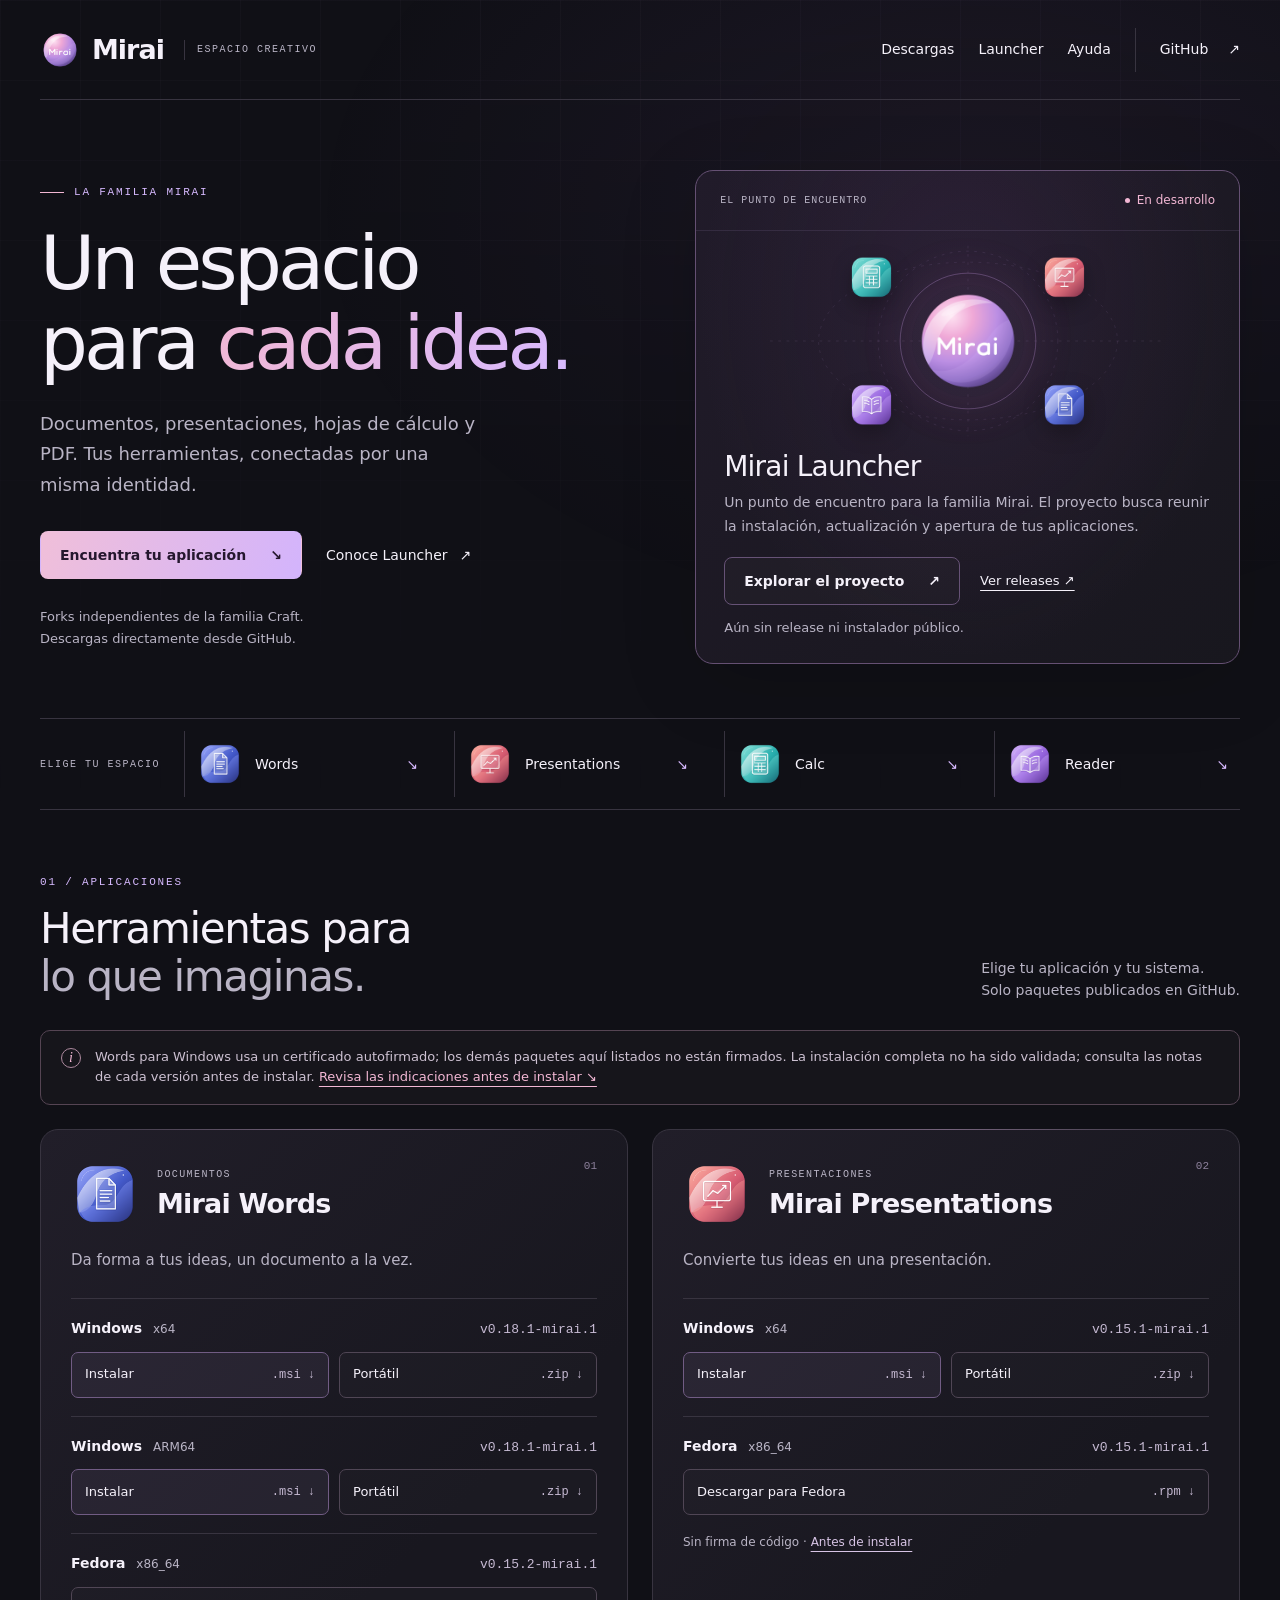
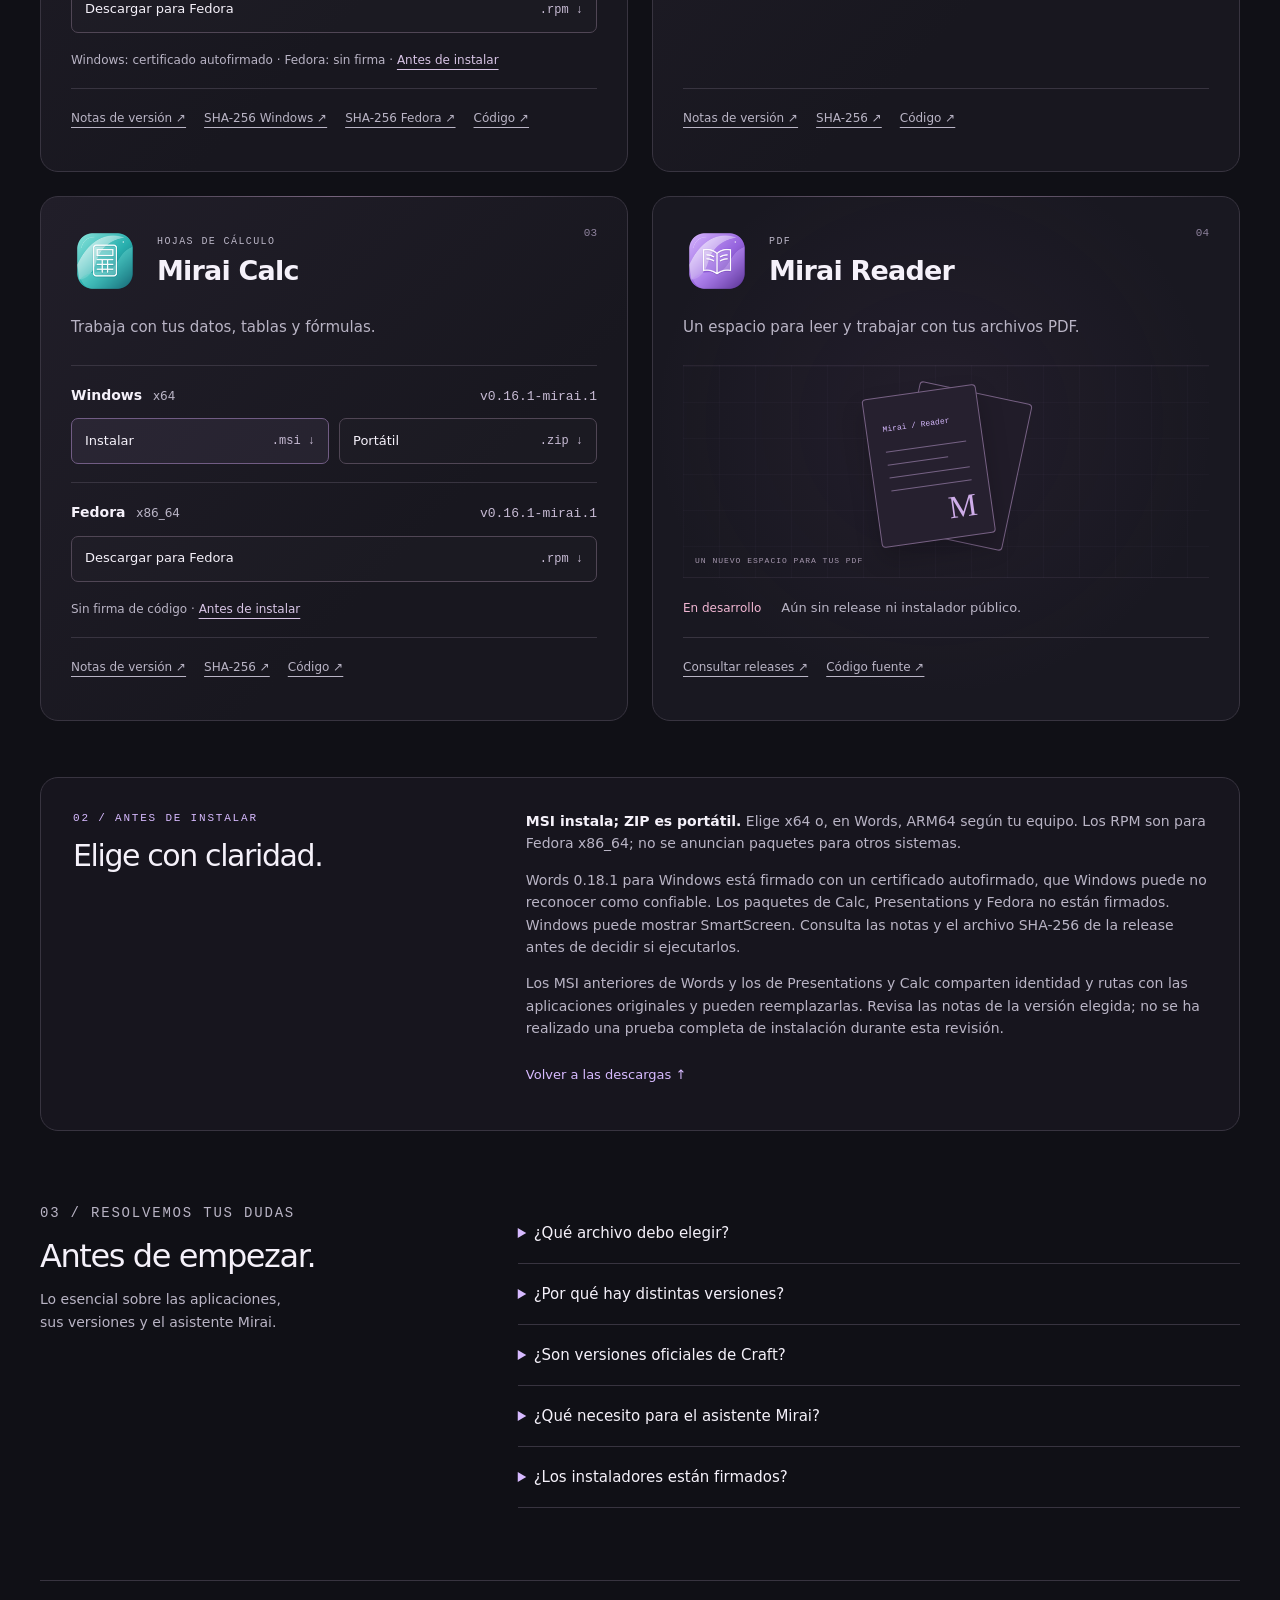
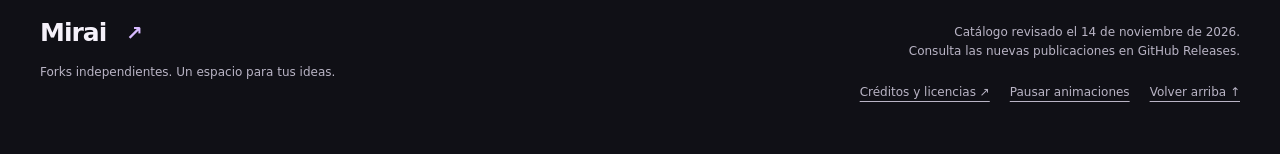
==== index.html @ 4c9df0ad "Replace wind decoration with launcher carousel orbit" ====
<!doctype html>
<html lang="es">
<head>
<meta charset="utf-8"><meta name="viewport" content="width=device-width, initial-scale=1"><meta name="theme-color" content="#111118">
<title>Mirai — Un espacio para cada idea</title>
<meta name="description" content="Descarga Mirai Words, Presentations y Calc para Windows y Fedora. Descubre Mirai Reader y el proyecto Mirai Launcher. Paquetes y versiones desde GitHub.">
<link rel="icon" href="assets/launcher.png"><link rel="stylesheet" href="styles.css?v=20261114-carousel-1"><script src="script.js?v=20261113-2" defer></script>
</head>
<body id="inicio">
<a class="skip" href="#contenido">Saltar al contenido</a>
<div class="architecture" aria-hidden="true"></div>
<div class="wrap">
<header class="site-header"><a class="brand" href="#inicio" aria-label="Mirai, inicio"><img src="assets/launcher.png" alt="" width="40" height="40">Mirai<span class="brand-divider"></span><span class="brand-detail">ESPACIO CREATIVO</span></a><nav aria-label="Principal"><a href="#descargas">Descargas</a><a href="#launcher">Launcher</a><a href="#ayuda">Ayuda</a><a class="nav-github" href="https://github.com/mirasins">GitHub <span aria-hidden="true">↗</span></a></nav></header>
<main id="contenido" tabindex="-1">
<section class="hero" aria-labelledby="hero-title"><div class="hero-copy reveal"><p class="eyebrow"><span class="line-mark" aria-hidden="true"></span> LA FAMILIA MIRAI</p><h1 id="hero-title">Un espacio<br>para <span>cada idea.</span></h1><p class="intro">Documentos, presentaciones, hojas de cálculo y PDF. Tus herramientas, conectadas por una misma identidad.</p><div class="hero-actions"><a class="btn primary" href="#descargas">Encuentra tu aplicación <span aria-hidden="true">↘</span></a><a class="text-link" href="#launcher">Conoce Launcher <span aria-hidden="true">↗</span></a></div><p class="hero-note">Forks independientes de la familia Craft.<br>Descargas directamente desde GitHub.</p></div>
<section class="launcher-feature reveal" id="launcher" aria-labelledby="launcher-title"><div class="feature-top"><span class="label">EL PUNTO DE ENCUENTRO</span><span class="status"><span aria-hidden="true"></span> En desarrollo</span></div><div class="constellation" aria-hidden="true"><svg viewBox="0 0 480 240" fill="none"><ellipse cx="240" cy="120" rx="163" ry="86" class="guide"/><path d="M240 16V224M24 120H456" class="guide"/><circle cx="240" cy="120" r="74"/><circle cx="240" cy="120" r="98" class="guide"/></svg><div class="core-icon"><img src="assets/launcher.png" alt="" width="120" height="120"></div><img class="satellite s1" src="assets/wordcraft.png" alt="" width="52" height="52"><img class="satellite s2" src="assets/pdfcraft.png" alt="" width="52" height="52"><img class="satellite s3" src="assets/gridcraft.png" alt="" width="52" height="52"><img class="satellite s4" src="assets/deckcraft.png" alt="" width="52" height="52"></div><div class="feature-copy"><h2 id="launcher-title">Mirai Launcher</h2><p>Un punto de encuentro para la familia Mirai. El proyecto busca reunir la instalación, actualización y apertura de tus aplicaciones.</p><div class="feature-actions"><a class="btn" href="https://github.com/mirasins/mirai-launcher">Explorar el proyecto <span aria-hidden="true">↗</span></a><a href="https://github.com/mirasins/mirai-launcher/releases">Ver releases ↗</a></div><p class="availability">Aún sin release ni instalador público.</p></div></section></section>
<nav class="index-strip" aria-label="Aplicaciones Mirai"><span class="label">ELIGE TU ESPACIO</span><a href="#words"><img src="assets/wordcraft.png" alt="" width="46" height="46"><span class="index-name">Words</span><span class="index-arrow" aria-hidden="true">↘</span></a><a href="#presentations"><img src="assets/deckcraft.png" alt="" width="46" height="46"><span class="index-name">Presentations</span><span class="index-arrow" aria-hidden="true">↘</span></a><a href="#calc"><img src="assets/gridcraft.png" alt="" width="46" height="46"><span class="index-name">Calc</span><span class="index-arrow" aria-hidden="true">↘</span></a><a href="#reader"><img src="assets/pdfcraft.png" alt="" width="46" height="46"><span class="index-name">Reader</span><span class="index-arrow" aria-hidden="true">↘</span></a></nav>
<section id="descargas" aria-labelledby="apps-title"><div class="section-head reveal"><div><p class="eyebrow">01 / APLICACIONES</p><h2 id="apps-title">Herramientas para<br><span>lo que imaginas.</span></h2></div><p>Elige tu aplicación y tu sistema.<br>Solo paquetes publicados en GitHub.</p></div><aside class="download-notice reveal" aria-label="Información de los paquetes"><span class="notice-symbol" aria-hidden="true">i</span><p>Words para Windows usa un certificado autofirmado; los demás paquetes aquí listados no están firmados. La instalación completa no ha sido validada; consulta las notas de cada versión antes de instalar. <a href="#seguridad">Revisa las indicaciones antes de instalar ↘</a></p></aside><div class="grid"><article class="card reveal" id="words" style="--order:0"><div class="app-head"><img src="assets/wordcraft.png" alt="" width="68" height="68"><div><p class="label">Documentos</p><h3>Mirai Words</h3></div><span class="card-number" aria-hidden="true">01</span></div><p class="desc">Da forma a tus ideas, un documento a la vez.</p><div class="platform"><div class="platform-title"><h4>Windows <span>x64</span></h4><span class="version">v0.18.1-mirai.1</span></div><div class="download-links"><a class="download install" href="https://github.com/mirasins/mirai-words-wordcraft-fork/releases/download/v0.18.1-mirai.1/wordcraft-0.18.1-mirai.1-windows-x64.msi" aria-label="Instalar Mirai Words en Windows x64 (v0.18.1-mirai.1, MSI)">Instalar <span>.msi ↓</span></a><a class="download" href="https://github.com/mirasins/mirai-words-wordcraft-fork/releases/download/v0.18.1-mirai.1/wordcraft-0.18.1-mirai.1-windows-x64-portable.zip" aria-label="Descargar Mirai Words portátil para Windows x64 (v0.18.1-mirai.1, ZIP)">Portátil <span>.zip ↓</span></a></div></div><div class="platform"><div class="platform-title"><h4>Windows <span>ARM64</span></h4><span class="version">v0.18.1-mirai.1</span></div><div class="download-links"><a class="download install" href="https://github.com/mirasins/mirai-words-wordcraft-fork/releases/download/v0.18.1-mirai.1/wordcraft-0.18.1-mirai.1-windows-arm64.msi" aria-label="Instalar Mirai Words en Windows arm64 (v0.18.1-mirai.1, MSI)">Instalar <span>.msi ↓</span></a><a class="download" href="https://github.com/mirasins/mirai-words-wordcraft-fork/releases/download/v0.18.1-mirai.1/wordcraft-0.18.1-mirai.1-windows-arm64-portable.zip" aria-label="Descargar Mirai Words portátil para Windows arm64 (v0.18.1-mirai.1, ZIP)">Portátil <span>.zip ↓</span></a></div></div><div class="platform fedora"><div class="platform-title"><h4>Fedora <span>x86_64</span></h4><span class="version">v0.15.2-mirai.1</span></div><a class="download" href="https://github.com/mirasins/mirai-words-wordcraft-fork/releases/download/v0.15.2-mirai.1/wordcraft-0.15.2-mirai.1-linux-x86_64.rpm" aria-label="Descargar Mirai Words para Fedora x86_64 (v0.15.2-mirai.1, RPM)">Descargar para Fedora <span>.rpm ↓</span></a></div><p class="package-note">Windows: certificado autofirmado · Fedora: sin firma · <a href="#seguridad">Antes de instalar</a></p><div class="sources"><a href="https://github.com/mirasins/mirai-words-wordcraft-fork/releases/tag/v0.18.1-mirai.1" aria-label="Notas de Mirai Words v0.18.1-mirai.1">Notas de versión ↗</a><a href="https://github.com/mirasins/mirai-words-wordcraft-fork/releases/download/v0.18.1-mirai.1/SHA256SUMS.txt" aria-label="Sumas SHA-256 de Mirai Words v0.18.1-mirai.1">SHA-256 Windows ↗</a><a href="https://github.com/mirasins/mirai-words-wordcraft-fork/releases/download/v0.15.2-mirai.1/SHA256SUMS.txt">SHA-256 Fedora ↗</a><a href="https://github.com/mirasins/mirai-words-wordcraft-fork" aria-label="Código fuente de Mirai Words">Código ↗</a></div></article>
<article class="card reveal" id="presentations" style="--order:1"><div class="app-head"><img src="assets/deckcraft.png" alt="" width="68" height="68"><div><p class="label">Presentaciones</p><h3>Mirai Presentations</h3></div><span class="card-number" aria-hidden="true">02</span></div><p class="desc">Convierte tus ideas en una presentación.</p><div class="platform"><div class="platform-title"><h4>Windows <span>x64</span></h4><span class="version">v0.15.1-mirai.1</span></div><div class="download-links"><a class="download install" href="https://github.com/mirasins/mirai-presentations-deckcraft-fork/releases/download/v0.15.1-mirai.1/deckcraft-0.15.1-mirai.1-windows-x64.msi" aria-label="Instalar Mirai Presentations en Windows x64 (v0.15.1-mirai.1, MSI)">Instalar <span>.msi ↓</span></a><a class="download" href="https://github.com/mirasins/mirai-presentations-deckcraft-fork/releases/download/v0.15.1-mirai.1/deckcraft-0.15.1-mirai.1-windows-x64-portable.zip" aria-label="Descargar Mirai Presentations portátil para Windows x64 (v0.15.1-mirai.1, ZIP)">Portátil <span>.zip ↓</span></a></div></div><div class="platform fedora"><div class="platform-title"><h4>Fedora <span>x86_64</span></h4><span class="version">v0.15.1-mirai.1</span></div><a class="download" href="https://github.com/mirasins/mirai-presentations-deckcraft-fork/releases/download/v0.15.1-mirai.1/deckcraft-0.15.1-mirai.1-linux-x86_64.rpm" aria-label="Descargar Mirai Presentations para Fedora x86_64 (v0.15.1-mirai.1, RPM)">Descargar para Fedora <span>.rpm ↓</span></a></div><p class="package-note">Sin firma de código · <a href="#seguridad">Antes de instalar</a></p><div class="sources"><a href="https://github.com/mirasins/mirai-presentations-deckcraft-fork/releases/tag/v0.15.1-mirai.1" aria-label="Notas de Mirai Presentations v0.15.1-mirai.1">Notas de versión ↗</a><a href="https://github.com/mirasins/mirai-presentations-deckcraft-fork/releases/download/v0.15.1-mirai.1/SHA256SUMS.txt" aria-label="Sumas SHA-256 de Mirai Presentations v0.15.1-mirai.1">SHA-256 ↗</a><a href="https://github.com/mirasins/mirai-presentations-deckcraft-fork" aria-label="Código fuente de Mirai Presentations">Código ↗</a></div></article>
<article class="card reveal" id="calc" style="--order:2"><div class="app-head"><img src="assets/gridcraft.png" alt="" width="68" height="68"><div><p class="label">Hojas de cálculo</p><h3>Mirai Calc</h3></div><span class="card-number" aria-hidden="true">03</span></div><p class="desc">Trabaja con tus datos, tablas y fórmulas.</p><div class="platform"><div class="platform-title"><h4>Windows <span>x64</span></h4><span class="version">v0.16.1-mirai.1</span></div><div class="download-links"><a class="download install" href="https://github.com/mirasins/mirai-calc-gridcraft-fork/releases/download/v0.16.1-mirai.1/gridcraft-0.16.1-mirai.1-windows-x64.msi" aria-label="Instalar Mirai Calc en Windows x64 (v0.16.1-mirai.1, MSI)">Instalar <span>.msi ↓</span></a><a class="download" href="https://github.com/mirasins/mirai-calc-gridcraft-fork/releases/download/v0.16.1-mirai.1/gridcraft-0.16.1-mirai.1-windows-x64-portable.zip" aria-label="Descargar Mirai Calc portátil para Windows x64 (v0.16.1-mirai.1, ZIP)">Portátil <span>.zip ↓</span></a></div></div><div class="platform fedora"><div class="platform-title"><h4>Fedora <span>x86_64</span></h4><span class="version">v0.16.1-mirai.1</span></div><a class="download" href="https://github.com/mirasins/mirai-calc-gridcraft-fork/releases/download/v0.16.1-mirai.1/gridcraft-0.16.1-mirai.1-linux-x86_64.rpm" aria-label="Descargar Mirai Calc para Fedora x86_64 (v0.16.1-mirai.1, RPM)">Descargar para Fedora <span>.rpm ↓</span></a></div><p class="package-note">Sin firma de código · <a href="#seguridad">Antes de instalar</a></p><div class="sources"><a href="https://github.com/mirasins/mirai-calc-gridcraft-fork/releases/tag/v0.16.1-mirai.1" aria-label="Notas de Mirai Calc v0.16.1-mirai.1">Notas de versión ↗</a><a href="https://github.com/mirasins/mirai-calc-gridcraft-fork/releases/download/v0.16.1-mirai.1/SHA256SUMS.txt" aria-label="Sumas SHA-256 de Mirai Calc v0.16.1-mirai.1">SHA-256 ↗</a><a href="https://github.com/mirasins/mirai-calc-gridcraft-fork" aria-label="Código fuente de Mirai Calc">Código ↗</a></div></article>
<article class="card reader-card reveal" id="reader" style="--order:3"><div class="app-head"><img src="assets/pdfcraft.png" alt="" width="68" height="68"><div><p class="label">PDF</p><h3>Mirai Reader</h3></div><span class="card-number" aria-hidden="true">04</span></div><p class="desc">Un espacio para leer y trabajar con tus archivos PDF.</p><div class="reader-art" aria-hidden="true"><span class="paper paper-back"></span><span class="paper paper-front"><span>Mirai / Reader</span><i></i><i></i><i></i><i></i><span class="paper-mark">M</span></span><span class="drawing-label">UN NUEVO ESPACIO PARA TUS PDF</span></div><div class="reader-status"><span class="status">En desarrollo</span><p>Aún sin release ni instalador público.</p></div><div class="sources"><a href="https://github.com/mirasins/mirai-reader-pdfcraft-fork/releases">Consultar releases ↗</a><a href="https://github.com/mirasins/mirai-reader-pdfcraft-fork">Código fuente ↗</a></div></article></div></section>
<section class="safety reveal" id="seguridad" aria-labelledby="safety-title"><div><p class="eyebrow">02 / ANTES DE INSTALAR</p><h2 id="safety-title">Elige con claridad.</h2></div><div><p><strong>MSI instala; ZIP es portátil.</strong> Elige x64 o, en Words, ARM64 según tu equipo. Los RPM son para Fedora x86_64; no se anuncian paquetes para otros sistemas.</p><p>Words 0.18.1 para Windows está firmado con un certificado autofirmado, que Windows puede no reconocer como confiable. Los paquetes de Calc, Presentations y Fedora no están firmados. Windows puede mostrar SmartScreen. Consulta las notas y el archivo SHA-256 de la release antes de decidir si ejecutarlos.</p><p>Los MSI anteriores de Words y los de Presentations y Calc comparten identidad y rutas con las aplicaciones originales y pueden reemplazarlas. Revisa las notas de la versión elegida; no se ha realizado una prueba completa de instalación durante esta revisión.</p><a class="text-link" href="#descargas">Volver a las descargas ↑</a></div></section>
<section class="help reveal" id="ayuda" aria-labelledby="help-title"><div><p class="eyebrow">03 / RESOLVEMOS TUS DUDAS</p><h2 id="help-title">Antes de empezar.</h2><p>Lo esencial sobre las aplicaciones,<br>sus versiones y el asistente Mirai.</p></div><div><details><summary>¿Qué archivo debo elegir?</summary><p>En Windows, elige la arquitectura de tu equipo: x64 o ARM64 (disponible en Words). El MSI instala la aplicación y el ZIP es la versión portátil. Los paquetes RPM aquí listados se publicaron para Fedora x86_64. Solo se muestran los sistemas con paquetes disponibles.</p></details><details><summary>¿Por qué hay distintas versiones?</summary><p>Los paquetes de Windows y Fedora pueden publicarse por separado. Cada descarga muestra su versión exacta; una versión más nueva de Fedora no significa que exista también para Windows. Consulta todas las releases para ver el historial.</p></details><details><summary>¿Son versiones oficiales de Craft?</summary><p>Son forks independientes mantenidos en los repositorios Mirai de mirasins. Reader deriva de PdfCraft, Words de WordCraft, Presentations de DeckCraft y Calc de GridCraft. El launcher deriva de ArtCraft Launcher. Los nombres originales de algunos archivos se conservan.</p></details><details><summary>¿Qué necesito para el asistente Mirai?</summary><p>El asistente de las aplicaciones requiere Claude Code instalado y una sesión iniciada con tu propia cuenta. El resto de la aplicación puede utilizarse sin el asistente. Revisa los requisitos de la release elegida.</p></details><details><summary>¿Los instaladores están firmados?</summary><p>Words 0.18.1 para Windows usa un certificado autofirmado, sin confianza pública garantizada. Los otros paquetes aquí listados se publicaron sin firma de código. Windows puede mostrar una advertencia de SmartScreen. Comprueba el repositorio de origen y las notas de la versión antes de decidir si ejecutar el archivo.</p></details></div></section>
</main>
<footer><div><a class="brand footer-brand" href="#inicio">Mirai <span aria-hidden="true">↗</span></a><p>Forks independientes. Un espacio para tus ideas.</p></div><div class="footer-info"><p>Catálogo revisado el 14 de noviembre de 2026.<br>Consulta las nuevas publicaciones en GitHub Releases.</p><div class="footer-links"><a href="https://github.com/mirasins/mirai-launcher/blob/gh-pages/ATTRIBUTION.md">Créditos y licencias ↗</a><button id="motion-toggle" type="button" aria-pressed="false" hidden>Pausar animaciones</button><a href="#inicio">Volver arriba ↑</a></div></div></footer>
</div></body></html>
---- styles.css ----
:root {
  color-scheme:dark;
  --bg:#101016;
  --panel:#191821;
  --ink:#f5f1fa;
  --muted:#b9b4c5;
  --line:#383440;
  --accent:#d7baff;
  --pink:#f2b7d4;
  --radius:18px;
  font-synthesis:none
}
* {
  box-sizing:border-box
}
html {
  scroll-behavior:smooth;
  scroll-padding-top:28px
}
body {
  margin:0;
  background:var(--bg);
  color:var(--ink);
  font:16px/1.6 'Segoe UI',system-ui,sans-serif
}
a {
  color:inherit;
  text-underline-offset:5px
}
button {
  font:inherit
}
a,button,summary {
  -webkit-tap-highlight-color:transparent
}
a:hover {
  color:var(--accent)
}
a:focus-visible,button:focus-visible,summary:focus-visible {
  outline:3px solid var(--pink);
  outline-offset:5px
}
main:focus {
  outline:none
}
[hidden] {
  display:none!important
}
.skip {
  position:fixed;
  top:12px;
  left:12px;
  transform:translateY(-160%);
  z-index:20;
  padding:12px 20px;
  border-radius:8px;
  background:var(--ink);
  color:var(--bg)
}
.skip:focus {
  transform:none
}
.architecture {
  position:absolute;
  inset:0 0 auto;
  height:850px;
  z-index:-1;
  pointer-events:none;
  background:radial-gradient(ellipse at 76% 25%,#a86dd816,transparent 48%),linear-gradient(#c8b4e007 1px,transparent 1px),linear-gradient(90deg,#c8b4e007 1px,transparent 1px);
  background-size:auto,80px 80px,80px 80px;
  mask-image:linear-gradient(#000,transparent)
}
.wrap {
  width:min(1240px,calc(100% - 80px));
  margin:auto
}
.site-header {
  min-height:100px;
  display:flex;
  align-items:center;
  justify-content:space-between;
  gap:24px;
  border-bottom:1px solid var(--line)
}
.brand {
  display:inline-flex;
  align-items:center;
  gap:12px;
  font-size:27px;
  font-weight:650;
  letter-spacing:-1px;
  text-decoration:none
}
.brand img {
  width:40px;
  height:40px;
  object-fit:contain;
  flex:none
}
.brand-divider {
  height:20px;
  width:1px;
  background:var(--line);
  margin-left:8px
}
.brand-detail {
  color:var(--muted);
  font:10px/1.4 ui-monospace,Consolas,monospace;
  letter-spacing:1.5px
}
.site-header nav {
  display:flex;
  align-items:center;
  gap:24px;
  font-size:14px
}
.site-header nav a {
  display:inline-flex;
  align-items:center;
  min-height:44px;
  text-decoration:none;
  position:relative
}
.site-header nav a::after {
  content:'';
  position:absolute;
  bottom:6px;
  left:0;
  width:0;
  height:1px;
  background:var(--accent);
  transition:width .2s
}
.site-header nav a:hover::after {
  width:100%
}
.nav-github {
  gap:20px;
  border-left:1px solid var(--line);
  padding-left:24px
}
.hero {
  display:grid;
  grid-template-columns:1.1fr 1fr;
  gap:56px;
  align-items:center;
  padding:70px 0 54px
}
.eyebrow,.label {
  font:11px/1.5 ui-monospace,Consolas,monospace;
  letter-spacing:1.8px;
  text-transform:uppercase
}
.eyebrow {
  color:var(--accent);
  margin:0 0 22px;
  display:flex;
  align-items:center;
  gap:10px
}
.line-mark {
  width:24px;
  height:1px;
  background:var(--pink)
}
h1 {
  font-size:clamp(52px,5.9vw,78px);
  line-height:1.06;
  font-weight:500;
  letter-spacing:-3.8px;
  margin:0 0 26px
}
h1 span {
  background:linear-gradient(110deg,var(--pink),var(--accent));
  background-clip:text;
  color:transparent
}
.intro {
  font-size:18px;
  line-height:1.7;
  color:var(--muted);
  max-width:450px;
  margin:0 0 30px
}
.hero-actions {
  display:flex;
  align-items:center;
  flex-wrap:wrap;
  gap:14px 24px
}
.btn {
  min-height:48px;
  display:inline-flex;
  align-items:center;
  justify-content:center;
  gap:24px;
  padding:12px 19px;
  border:1px solid #665276;
  border-radius:8px;
  background:#ffffff04;
  text-decoration:none;
  font-size:14px;
  font-weight:600;
  transition:transform .22s,border-color .22s,background .22s,box-shadow .22s
}
.btn.primary {
  color:#25172e;
  background:linear-gradient(110deg,#f0bfd9,#d3b4fc);
  border-color:transparent
}
.btn:hover {
  color:var(--ink);
  background:#d7baff12;
  border-color:var(--accent);
  box-shadow:0 6px 24px #bf83f01a;
  transform:translateY(-2px)
}
.btn.primary:hover {
  color:#25172e;
  background:#efdcff;
  box-shadow:0 6px 28px #d7baff22
}
.text-link {
  display:inline-flex;
  align-items:center;
  gap:12px;
  min-height:44px;
  font-size:14px;
  text-decoration:none
}
.hero-note {
  margin:27px 0 0;
  color:var(--muted);
  font-size:13px;
  line-height:1.7
}
.launcher-feature {
  border:1px solid #655073;
  border-radius:var(--radius);
  background:radial-gradient(ellipse at 50% 28%,#74438829,transparent 70%),linear-gradient(140deg,#211b2a,#18171e);
  overflow:hidden;
  position:relative;
  min-width:0;
  box-shadow:0 18px 80px #0002;
  scroll-margin-top:24px
}
.feature-top {
  padding:20px 24px;
  display:flex;
  justify-content:space-between;
  align-items:center;
  gap:16px;
  border-bottom:1px solid #d7baff1a
}
.label {
  color:var(--muted);
  margin:0
}
.feature-top .label {
  font-size:10px;
  letter-spacing:1px
}
.status {
  display:inline-flex;
  align-items:center;
  gap:7px;
  color:var(--pink);
  font-size:12px;
  white-space:nowrap
}
.status>span {
  width:5px;
  height:5px;
  border-radius:50%;
  background:var(--pink)
}
.constellation {
  height:220px;
  position:relative;
  max-width:480px;
  margin:auto
}
.constellation svg {
  position:absolute;
  inset:0;
  width:100%;
  height:100%;
  stroke:#c69ee754;
  stroke-width:1
}
.constellation .guide {
  stroke:#c69ee71c;
  stroke-dasharray:3 6
}
.core-icon {
  position:absolute;
  top:50%;
  left:50%;
  transform:translate(-50%,-50%);
  border-radius:50%;
  background:#df92d20a;
  box-shadow:0 0 55px #db83d025
}
.core-icon img {
  display:block;
  width:112px;
  height:112px;
  object-fit:contain;
  aspect-ratio:1;
  flex:none
}
.satellite {
  position:absolute;
  width:48px;
  height:48px;
  object-fit:contain;
  filter:drop-shadow(0 8px 10px #0004)
}
.s1 {
  left:12%;
  top:14%
}
.s2 {
  right:12%;
  top:14%
}
.s3 {
  left:12%;
  bottom:10%
}
.s4 {
  right:12%;
  bottom:10%
}
.feature-copy {
  padding:0 28px 24px
}
.feature-copy h2 {
  font-size:28px;
  margin:0 0 8px;
  letter-spacing:-.8px
}
.feature-copy>p {
  color:var(--muted);
  font-size:14px;
  line-height:1.7;
  margin:0 0 18px
}
.feature-actions {
  display:flex;
  gap:12px 20px;
  align-items:center;
  flex-wrap:wrap
}
.feature-actions>a:not(.btn) {
  font-size:13px;
  min-height:44px;
  display:inline-flex;
  align-items:center
}
.feature-copy .availability {
  font-size:13px;
  margin:12px 0 0
}
.index-strip {
  display:flex;
  align-items:center;
  justify-content:space-between;
  border-top:1px solid var(--line);
  border-bottom:1px solid var(--line);
  gap:24px;
  padding:12px 0
}
.index-strip>a {
  min-height:44px;
  display:flex;
  align-items:center;
  gap:24px;
  text-decoration:none;
  font-size:14px
}
.index-strip>a span {
  color:var(--accent)
}
.index-strip .label {
  font-size:10px;
  letter-spacing:1.5px
}
.index-strip>a {
  flex:1;
  min-width:0;
  gap:12px;
  padding:10px 12px;
  border-left:1px solid var(--line);
  transition:background .25s ease
}
.index-strip>a:hover,.index-strip>a:focus-visible {
  background:var(--panel)
}
.index-strip>a img {
  width:46px;
  height:46px;
  flex:none;
  object-fit:contain
}
.index-strip>a .index-name {
  color:var(--ink)
}
.index-strip>a .index-arrow {
  margin-left:auto;
  color:var(--accent)
}
@media(prefers-reduced-motion:no-preference) {
  .index-strip>a img {
    animation:index-icon-turn 12s linear infinite
  }
  .index-strip>a:nth-of-type(even) img {
    animation-direction:reverse
  }
  body[data-motion="off"] .index-strip>a img {
    animation:none
  }
}
@keyframes index-icon-turn {
  to { transform:rotate(360deg) }
}
@media(max-width:800px) {
  .index-strip>a {
    flex:1 1 calc(50% - 26px)
  }
}
.section-head {
  display:flex;
  justify-content:space-between;
  align-items:end;
  gap:28px;
  padding:64px 0 28px
}
.section-head .eyebrow {
  margin-bottom:14px
}
h2 {
  font-size:clamp(30px,3.5vw,42px);
  line-height:1.15;
  font-weight:500;
  letter-spacing:-1.4px;
  margin:0
}
h2 span {
  color:var(--muted)
}
.section-head>p {
  color:var(--muted);
  font-size:14px;
  margin:0
}
.download-notice {
  display:flex;
  gap:14px;
  align-items:flex-start;
  border:1px solid #554453;
  border-radius:10px;
  background:#ecc0df06;
  padding:16px 20px;
  margin:0 0 24px
}
.download-notice p {
  margin:0;
  color:#cdc1d2;
  font-size:13px
}
.download-notice a {
  color:var(--pink)
}
.notice-symbol {
  border:1px solid #ad899e;
  color:var(--pink);
  border-radius:50%;
  width:20px;
  height:20px;
  flex:none;
  text-align:center;
  font:italic 14px/18px Georgia,serif;
  margin-top:1px
}
.grid {
  display:grid;
  grid-template-columns:1fr 1fr;
  gap:24px
}
.card {
  position:relative;
  border:1px solid var(--line);
  border-radius:var(--radius);
  padding:30px;
  background:linear-gradient(135deg,#211e29,#18171f 65%);
  min-width:0;
  display:flex;
  flex-direction:column;
  transition:border-color .25s,box-shadow .25s,transform .25s;
  scroll-margin-top:24px
}
.card::before {
  content:'';
  position:absolute;
  top:-1px;
  left:30px;
  right:30px;
  height:1px;
  background:linear-gradient(90deg,transparent,#e3b7e75c,transparent)
}
.app-head {
  display:flex;
  gap:18px;
  align-items:center
}
.app-head img {
  width:68px;
  height:68px;
  object-fit:contain;
  flex:none
}
.app-head h3 {
  font-size:27px;
  line-height:1.2;
  letter-spacing:-.8px;
  font-weight:550;
  margin:6px 0 0;
  overflow-wrap:anywhere
}
.app-head .label {
  font-size:10px;
  letter-spacing:1.4px
}
.card-number {
  margin-left:auto;
  align-self:flex-start;
  color:#8d819c;
  font:11px ui-monospace,Consolas,monospace
}
.desc {
  color:var(--muted);
  margin:20px 0 26px;
  font-size:15px;
  min-height:24px
}
.platform {
  border-top:1px solid var(--line);
  padding:18px 0
}
.platform-title {
  display:flex;
  align-items:baseline;
  justify-content:space-between;
  gap:12px;
  margin-bottom:12px
}
.platform h4 {
  font-size:14px;
  font-weight:600;
  margin:0
}
.platform h4 span {
  font-weight:400;
  color:var(--muted);
  margin-left:6px;
  font-size:12px
}
.version {
  color:#c7bbd4;
  font:13px/1.5 ui-monospace,Consolas,monospace
}
.download-links {
  display:grid;
  grid-template-columns:1fr 1fr;
  gap:10px
}
.download {
  display:flex;
  align-items:center;
  justify-content:space-between;
  min-height:46px;
  padding:10px 13px;
  border:1px solid #504655;
  border-radius:7px;
  text-decoration:none;
  font-size:13px;
  background:#ffffff03;
  gap:12px;
  transition:border-color .2s,background .2s,transform .2s,box-shadow .2s
}
.download span {
  color:#c7bbd4;
  font:12px/1.5 ui-monospace,Consolas,monospace;
  white-space:nowrap
}
.download.install {
  background:#d7baff10;
  border-color:#715c84
}
.download:hover {
  background:#d7baff19;
  border-color:var(--accent);
  color:var(--ink);
  transform:translateY(-2px);
  box-shadow:0 5px 20px #0002
}
.fedora {
  padding-bottom:0
}
.package-note {
  font-size:12px;
  color:var(--muted);
  margin:18px 0
}
.package-note a {
  color:#d7c4e5
}
.sources {
  border-top:1px solid var(--line);
  display:flex;
  gap:12px 18px;
  flex-wrap:wrap;
  align-items:center;
  padding-top:8px;
  margin-top:auto
}
.sources a {
  font-size:12px;
  color:var(--muted);
  min-height:44px;
  display:inline-flex;
  align-items:center
}
.sources a:hover {
  color:var(--accent)
}
.reader-card {
  background:radial-gradient(ellipse at 48% 43%,#6946751e,transparent 65%),#191821
}
.reader-art {
  position:relative;
  flex:1;
  min-height:210px;
  margin-bottom:10px;
  border-block:1px solid #cba8dd15;
  background:linear-gradient(90deg,#d7baff06 1px,transparent 1px),linear-gradient(#d7baff06 1px,transparent 1px);
  background-size:36px 36px;
  overflow:hidden
}
.paper {
  display:block;
  position:absolute;
  width:115px;
  height:150px;
  left:50%;
  top:25px;
  border:1px solid #776184;
  border-radius:4px;
  background:#26202f
}
.paper-back {
  transform:translateX(-37%) rotate(12deg);
  background:#211c29
}
.paper-front {
  transform:translateX(-65%) rotate(-8deg);
  padding:16px;
  box-shadow:0 12px 25px #0003
}
.paper-front>span:first-child {
  font:8px ui-monospace,monospace;
  color:var(--accent)
}
.paper i {
  display:block;
  width:100%;
  height:1px;
  background:#766285;
  margin-top:12px
}
.paper i:nth-of-type(2) {
  width:75%
}
.paper-mark {
  font:32px/1 Georgia,serif;
  position:absolute;
  bottom:14px;
  right:14px;
  color:#cfadea
}
.drawing-label {
  position:absolute;
  bottom:10px;
  left:12px;
  font:8px/1.5 ui-monospace,monospace;
  letter-spacing:1px;
  color:#a597ae
}
.reader-status {
  display:flex;
  gap:12px 20px;
  align-items:center;
  flex-wrap:wrap;
  padding:10px 0 18px
}
.reader-status p {
  margin:0;
  color:var(--muted);
  font-size:13px
}
.safety {
  margin-top:56px;
  border:1px solid var(--line);
  border-radius:var(--radius);
  padding:32px;
  display:grid;
  grid-template-columns:1fr 1.65fr;
  gap:40px;
  background:#17151e
}
.safety h2 {
  font-size:30px
}
.safety .eyebrow {
  margin-bottom:12px
}
.safety p:not(.eyebrow) {
  margin:0 0 14px;
  color:var(--muted);
  font-size:14px
}
.safety strong {
  font-weight:600;
  color:var(--ink)
}
.safety .text-link {
  color:var(--accent);
  font-size:13px
}
.help {
  display:grid;
  grid-template-columns:1fr 1.65fr;
  gap:40px;
  padding:72px 0
}
.help h2 {
  font-size:32px
}
.help .eyebrow {
  margin-bottom:14px
}
.help>div>p {
  color:var(--muted);
  font-size:14px
}
details {
  border-bottom:1px solid var(--line)
}
summary {
  padding:18px 0;
  min-height:56px;
  font-size:15px;
  cursor:pointer
}
summary::marker {
  color:var(--accent)
}
details p {
  font-size:14px;
  color:var(--muted);
  margin:0 0 20px;
  line-height:1.8
}
footer {
  border-top:1px solid var(--line);
  padding:32px 0 40px;
  display:flex;
  justify-content:space-between;
  gap:28px
}
.footer-brand {
  font-size:25px
}
.footer-brand span {
  font-size:20px;
  color:var(--accent);
  margin-left:8px
}
footer p {
  color:var(--muted);
  font-size:12px;
  margin:10px 0 0
}
.footer-info {
  text-align:right
}
.footer-links {
  display:flex;
  gap:20px;
  justify-content:flex-end;
  flex-wrap:wrap;
  margin-top:10px
}
.footer-links a,.footer-links button {
  display:inline-flex;
  align-items:center;
  min-height:44px;
  color:var(--muted);
  font-size:12px
}
.footer-links button {
  border:0;
  background:none;
  padding:0;
  cursor:pointer;
  text-decoration:underline;
  text-underline-offset:5px
}
.footer-links button:hover {
  color:var(--accent)
}
@media(hover:hover) and (prefers-reduced-motion:no-preference) {
  .card:hover {
    border-color:#887098;
    transform:translateY(-4px);
    box-shadow:0 14px 36px #0003,0 0 28px #d89ae908
  }
}
@keyframes block-enter {
  from {
    opacity:.25;
    transform:translateY(16px)
  }
  to {
    opacity:1;
    transform:translateY(0)
  }
}
@media(prefers-reduced-motion:no-preference) {
  .reveal.is-entering {
    animation:block-enter .6s cubic-bezier(.22,.68,.26,1) both;
    animation-delay:calc(var(--order,0)*75ms)
  }
}
body[data-motion="off"] *,body[data-motion="off"] *::before,body[data-motion="off"] *::after {
  animation:none!important;
  transition:none!important;
  scroll-behavior:auto!important
}
body[data-motion="off"] .card:hover,body[data-motion="off"] .download:hover,body[data-motion="off"] .btn:hover {
  transform:none
}
html:has(body[data-motion="off"]) {
  scroll-behavior:auto
}
@media(min-width:1500px) {
  .hero {
    padding-top:86px;
    padding-bottom:70px
  }
}
@media(max-width:1080px) {
  .wrap {
    width:calc(100% - 48px)
  }
  .hero {
    gap:30px
  }
  .brand-detail,.brand-divider {
    display:none
  }
  .feature-top {
    padding:18px
  }
  .feature-copy {
    padding:0 22px 22px
  }
  .card {
    padding:24px
  }
  .app-head h3 {
    font-size:24px
  }
  .app-head {
    gap:12px
  }
  .app-head img {
    width:58px;
    height:58px
  }
  .card-number {
    display:none
  }
  .index-strip {
    gap:16px
  }
  .index-strip>a {
    gap:12px
  }
  .download {
    padding-inline:10px
  }
  .sources {
    gap:12px
  }
  .hero-actions {
    gap:8px 18px
  }
}
@media(max-width:800px) {
  .site-header {
    min-height:86px
  }
  .hero {
    grid-template-columns:1fr;
    gap:32px;
    padding:46px 0 32px
  }
  h1 {
    font-size:clamp(48px,8.5vw,68px);
    letter-spacing:-2.7px
  }
  .intro {
    max-width:540px;
    font-size:17px
  }
  .hero-note {
    margin-top:18px
  }
  .launcher-feature {
    display:grid;
    grid-template-columns:1fr 1.35fr;
    align-items:center
  }
  .feature-top {
    grid-column:1/-1
  }
  .constellation {
    width:100%;
    height:235px
  }
  .feature-copy {
    padding:20px 24px 24px 4px
  }
  .core-icon img {
    width:85px;
    height:85px
  }
  .satellite {
    width:36px;
    height:36px
  }
  .s1,.s3 {
    left:7%
  }
  .s2,.s4 {
    right:7%
  }
  .index-strip {
    flex-wrap:wrap;
    justify-content:flex-start;
    gap:0 26px;
    padding:12px 0
  }
  .index-strip>.label {
    width:100%;
    margin-bottom:6px
  }
  .section-head {
    padding-top:48px
  }
  .grid {
    gap:18px
  }
  .card {
    padding:22px
  }
  .app-head h3 {
    font-size:22px
  }
  .app-head img {
    width:50px;
    height:50px
  }
  .platform-title {
    align-items:flex-start;
    flex-direction:column;
    gap:3px
  }
  .download-links {
    grid-template-columns:1fr
  }
  .desc {
    min-height:48px
  }
  .sources {
    gap:0 14px
  }
  .safety,.help {
    grid-template-columns:1fr;
    gap:24px
  }
  .help {
    padding:48px 0
  }
  .safety {
    margin-top:32px
  }
  .help>div>p br {
    display:none
  }
}
@media(max-width:580px) {
  .wrap {
    width:calc(100% - 36px)
  }
  .site-header {
    align-items:center;
    gap:6px;
    flex-wrap:wrap;
    padding:14px 0 10px
  }
  .brand {
    font-size:25px
  }
  .brand img {
    width:34px;
    height:34px
  }
  .site-header nav {
    gap:18px;
    font-size:13px;
    width:100%;
    justify-content:space-between
  }
  .nav-github {
    padding-left:0;
    border:0;
    gap:8px
  }
  .hero {
    padding-top:36px
  }
  .hero .eyebrow {
    margin-bottom:16px
  }
  h1 {
    font-size:clamp(44px,10.8vw,62px);
    letter-spacing:-2.4px;
    margin-bottom:20px
  }
  .hero-actions {
    gap:8px 20px
  }
  .hero-actions .btn {
    font-size:13px;
    gap:16px
  }
  .hero-note {
    font-size:12px
  }
  .launcher-feature {
    display:block
  }
  .feature-top {
    padding:16px
  }
  .feature-top .label {
    font-size:9px;
    letter-spacing:.8px
  }
  .constellation {
    height:190px;
    max-width:380px
  }
  .core-icon img {
    width:94px;
    height:94px
  }
  .satellite {
    width:40px;
    height:40px
  }
  .s1,.s3 {
    left:13%
  }
  .s2,.s4 {
    right:13%
  }
  .feature-copy {
    padding:0 20px 22px
  }
  .feature-copy h2 {
    font-size:27px
  }
  .feature-copy>p {
    font-size:14px
  }
  .feature-actions {
    gap:8px 18px
  }
  .feature-actions .btn {
    padding:11px 14px;
    font-size:13px;
    gap:16px
  }
  .index-strip {
    gap:0 22px
  }
  .index-strip>a {
    font-size:13px;
    gap:8px
  }
  .section-head {
    display:block;
    padding:40px 0 22px
  }
  .section-head>p {
    margin-top:16px
  }
  .section-head h2 {
    font-size:34px
  }
  .download-notice {
    padding:14px;
    gap:10px
  }
  .grid {
    grid-template-columns:1fr;
    gap:18px
  }
  .card {
    padding:22px
  }
  .app-head {
    gap:14px
  }
  .app-head h3 {
    font-size:24px
  }
  .app-head img {
    width:58px;
    height:58px
  }
  .app-head .label {
    font-size:9px;
    letter-spacing:1px
  }
  .desc {
    min-height:0;
    margin:18px 0 22px
  }
  .platform-title {
    flex-direction:row;
    align-items:baseline;
    gap:8px
  }
  .version {
    font-size:12px
  }
  .download-links {
    grid-template-columns:1fr 1fr
  }
  .download {
    font-size:13px
  }
  .sources {
    gap:0 18px
  }
  .sources a {
    font-size:12px
  }
  .reader-art {
    min-height:200px
  }
  .reader-status {
    gap:8px
  }
  .safety {
    padding:22px;
    gap:16px
  }
  .safety .eyebrow {
    font-size:10px
  }
  .safety h2 {
    font-size:28px
  }
  .help {
    gap:12px
  }
  .help h2 {
    font-size:30px
  }
  .help .eyebrow {
    font-size:10px
  }
  summary {
    font-size:14px
  }
  footer {
    flex-direction:column;
    gap:20px
  }
  .footer-info {
    text-align:left
  }
  .footer-links {
    justify-content:flex-start;
    gap:0 20px
  }
}
@media(max-width:350px) {
  .download-links {
    grid-template-columns:1fr
  }
  .platform-title {
    flex-direction:column
  }
  .app-head h3 {
    font-size:22px
  }
  .app-head img {
    width:48px;
    height:48px
  }
  .feature-top {
    align-items:flex-start;
    flex-direction:column;
    gap:6px
  }
  .index-strip {
    gap:0 20px
  }
}
@media(prefers-reduced-motion:reduce) {
  html {
    scroll-behavior:auto
  }
  *,*::before,*::after {
    animation:none!important;
    transition:none!important
  }
  .card:hover,.download:hover,.btn:hover {
    transform:none!important
  }
}



/* The apps travel around Mirai; offset-rotate keeps every icon upright. */
@supports(offset-path:ellipse(34% 36% at 50% 50%)) {
  .constellation .satellite {
    inset:0 auto auto 0;
    offset-path:ellipse(34% 36% at 50% 50%);
    offset-rotate:0deg;
    offset-anchor:50% 50%;
    offset-distance:var(--orbit-start);
    transform:none
  }
  .s1 { --orbit-start:12.5% }
  .s2 { --orbit-start:37.5% }
  .s3 { --orbit-start:62.5% }
  .s4 { --orbit-start:87.5% }
  @keyframes mirai-carousel {
    from { offset-distance:var(--orbit-start) }
    to { offset-distance:calc(var(--orbit-start) + 100%) }
  }
  @media(prefers-reduced-motion:no-preference) {
    body[data-motion="on"] .constellation .satellite {
      animation:mirai-carousel 24s linear infinite
    }
  }
}
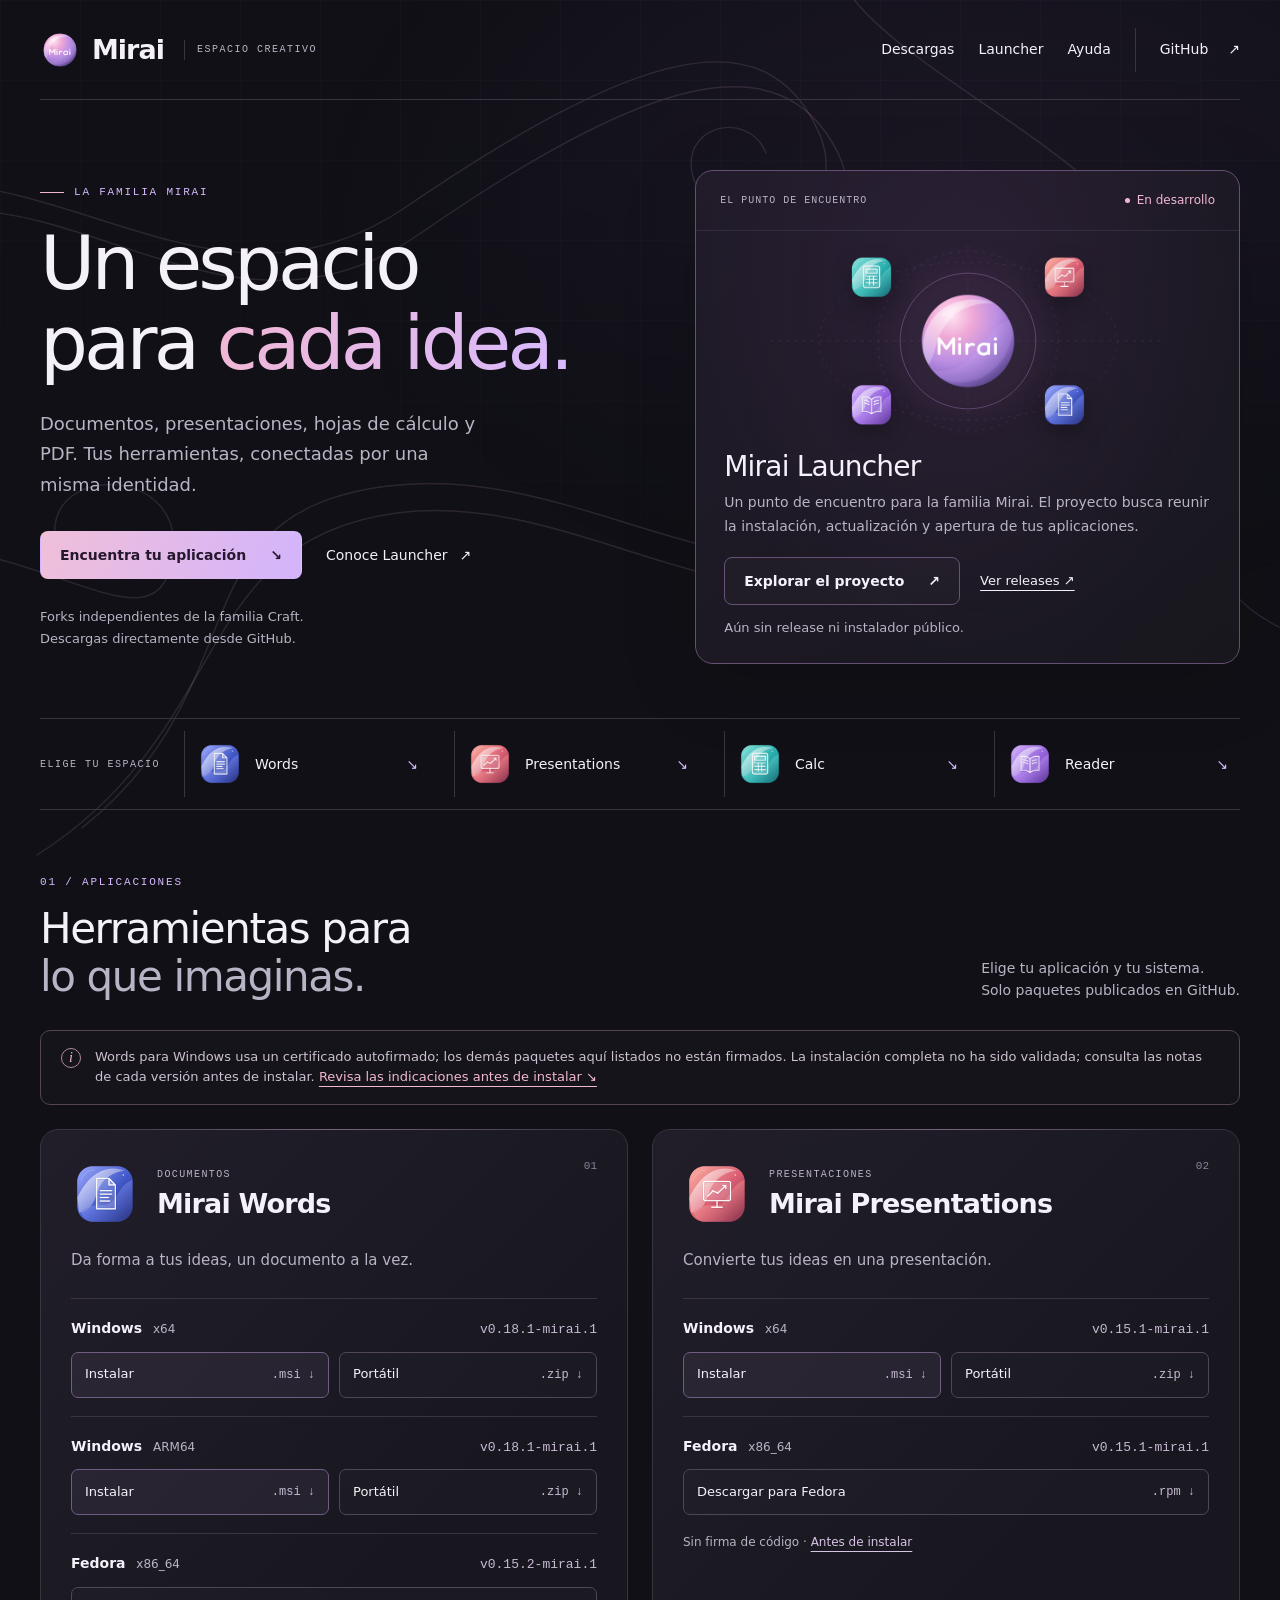
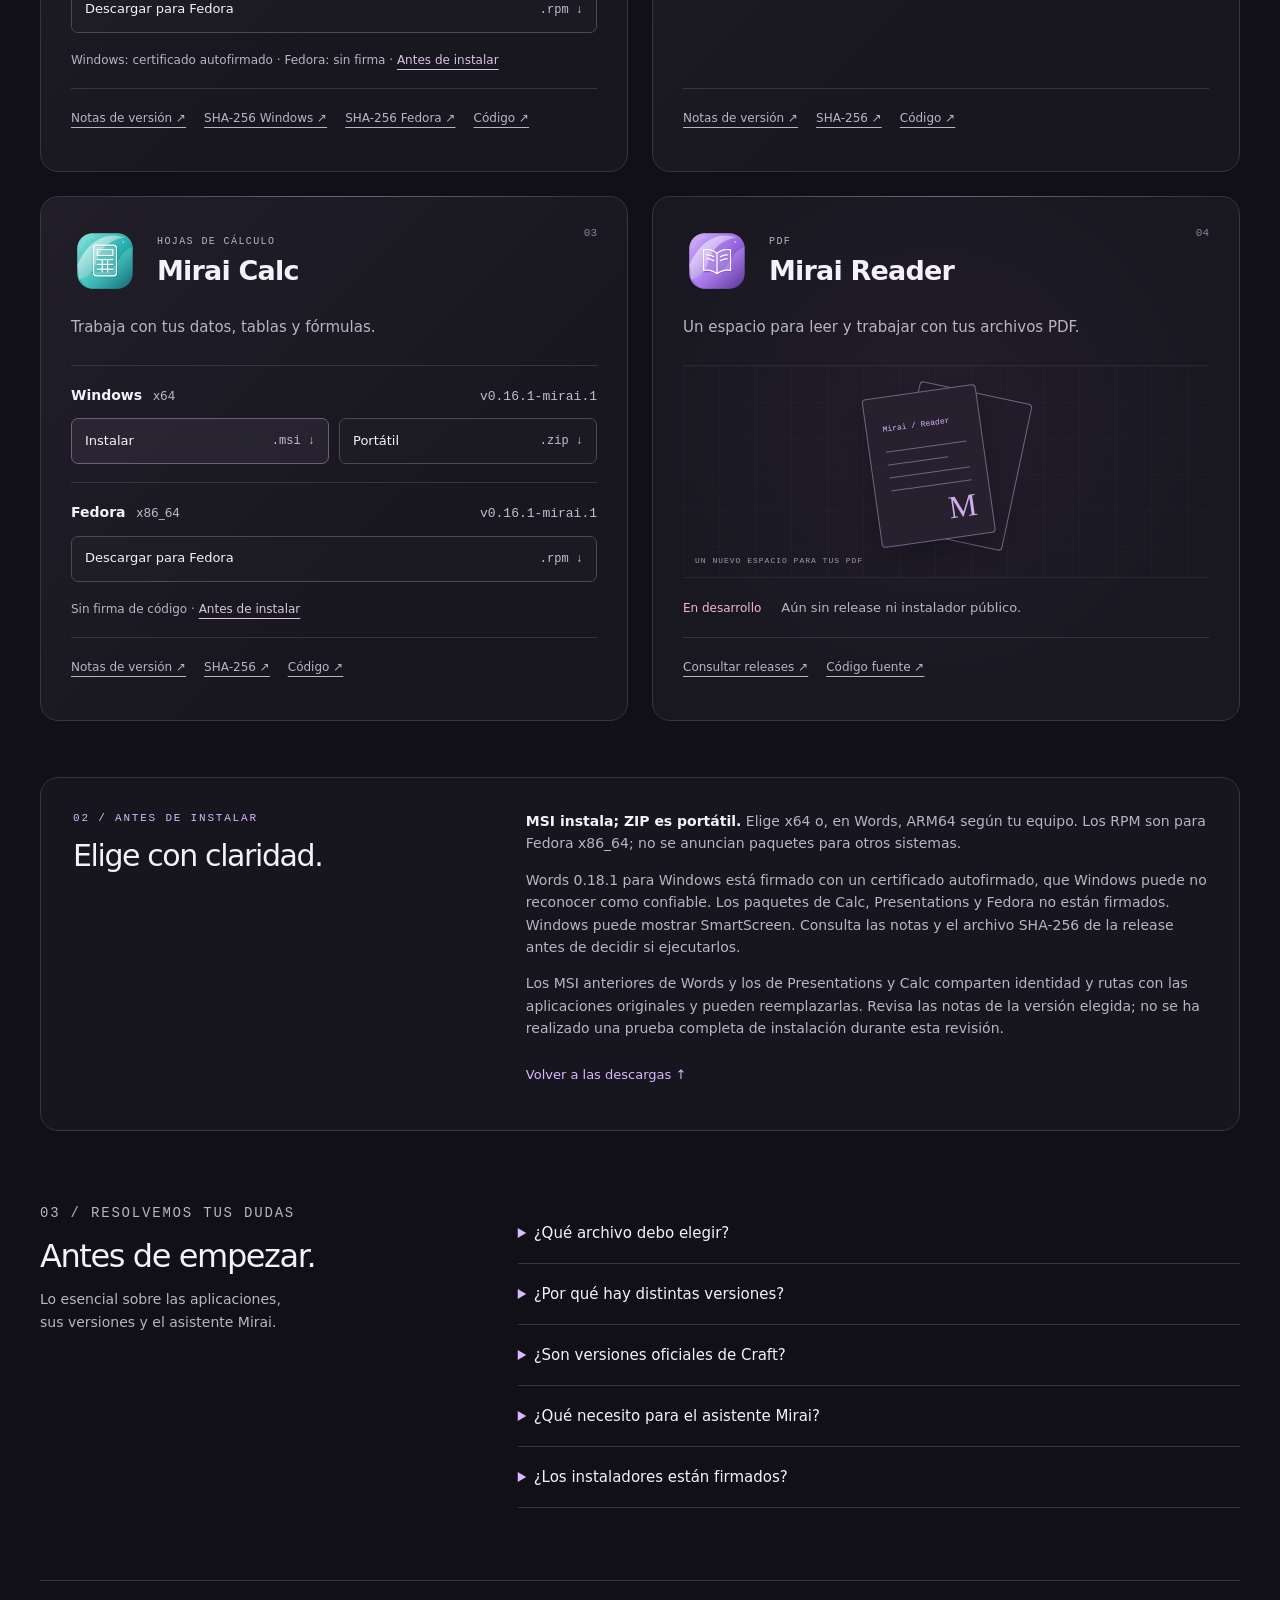
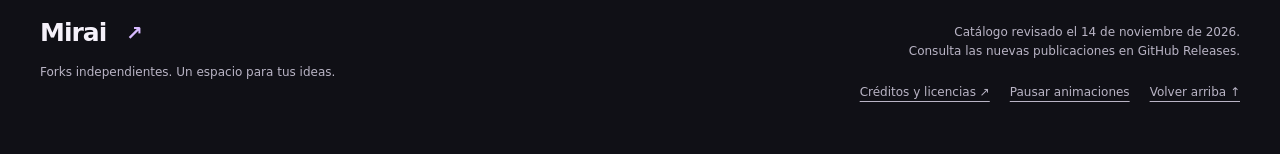
==== commit 5aa4646d: "Restore wind spirals while preserving launcher carousel" ====
--- a/index.html
+++ b/index.html
@@ -4,11 +4,12 @@
 <meta charset="utf-8"><meta name="viewport" content="width=device-width, initial-scale=1"><meta name="theme-color" content="#111118">
 <title>Mirai — Un espacio para cada idea</title>
 <meta name="description" content="Descarga Mirai Words, Presentations y Calc para Windows y Fedora. Descubre Mirai Reader y el proyecto Mirai Launcher. Paquetes y versiones desde GitHub.">
-<link rel="icon" href="assets/launcher.png"><link rel="stylesheet" href="styles.css?v=20261114-carousel-1"><script src="script.js?v=20261113-2" defer></script>
+<link rel="icon" href="assets/launcher.png"><link rel="stylesheet" href="styles.css?v=20261114-carousel-wind-2"><script src="script.js?v=20261113-2" defer></script>
 </head>
 <body id="inicio">
 <a class="skip" href="#contenido">Saltar al contenido</a>
 <div class="architecture" aria-hidden="true"></div>
+<div class="wind-background" aria-hidden="true"><svg viewBox="0 0 1600 1000" fill="none" preserveAspectRatio="xMidYMid slice" focusable="false"><defs><linearGradient id="wind-color" x1="0" y1="0" x2="1600" y2="1000" gradientUnits="userSpaceOnUse"><stop stop-color="#d7baff"/><stop offset=".55" stop-color="#f2b7d4"/><stop offset="1" stop-color="#b6a4ef"/></linearGradient><path id="wind-path-0" pathLength="1" d="M-180 260C100 80 290 400 540 230S940 10 1000 150C1040 250 890 290 860 200C840 140 920 120 940 170"/><path id="wind-path-1" pathLength="1" d="M-120 290C120 110 310 430 555 260S955 40 1020 170C1070 275 900 330 865 230"/><path id="wind-path-2" pathLength="1" d="M180 920C380 760 280 570 520 540S950 730 1170 550C1340 410 1190 290 1100 380C1020 460 1140 530 1180 450"/><path id="wind-path-3" pathLength="1" d="M130 950C350 810 300 600 530 570S960 770 1200 575C1380 430 1220 250 1100 350"/><path id="wind-path-4" pathLength="1" d="M1050-140C880 30 1320 120 1400 330S1360 640 1540 710C1690 770 1770 640 1670 580C1600 540 1550 620 1620 650"/><path id="wind-path-5" pathLength="1" d="M-180 650C60 510 260 760 280 620C300 520 140 510 150 600C160 650 225 645 220 610"/></defs><g class="wind-flow"><use class="wind-line" href="#wind-path-0"/><use class="wind-gust" href="#wind-path-0" style="--wind-delay:-0s;--wind-duration:22s"/><use class="wind-line" href="#wind-path-1"/><use class="wind-gust" href="#wind-path-1" style="--wind-delay:-3.7s;--wind-duration:24s"/><use class="wind-line" href="#wind-path-2"/><use class="wind-gust" href="#wind-path-2" style="--wind-delay:-7.4s;--wind-duration:26s"/><use class="wind-line" href="#wind-path-3"/><use class="wind-gust" href="#wind-path-3" style="--wind-delay:-11.100000000000001s;--wind-duration:28s"/><use class="wind-line" href="#wind-path-4"/><use class="wind-gust" href="#wind-path-4" style="--wind-delay:-14.8s;--wind-duration:30s"/><use class="wind-line" href="#wind-path-5"/><use class="wind-gust" href="#wind-path-5" style="--wind-delay:-18.5s;--wind-duration:32s"/></g></svg></div>
 <div class="wrap">
 <header class="site-header"><a class="brand" href="#inicio" aria-label="Mirai, inicio"><img src="assets/launcher.png" alt="" width="40" height="40">Mirai<span class="brand-divider"></span><span class="brand-detail">ESPACIO CREATIVO</span></a><nav aria-label="Principal"><a href="#descargas">Descargas</a><a href="#launcher">Launcher</a><a href="#ayuda">Ayuda</a><a class="nav-github" href="https://github.com/mirasins">GitHub <span aria-hidden="true">↗</span></a></nav></header>
 <main id="contenido" tabindex="-1">
--- a/styles.css
+++ b/styles.css
@@ -1273,3 +1273,60 @@
     }
   }
 }
+
+/* Background wind is isolated beneath all page content and never receives input. */
+body { isolation:isolate }
+.wrap { position:relative; z-index:1 }
+.architecture { z-index:-2 }
+.wind-background {
+  position:fixed;
+  inset:0;
+  z-index:-1;
+  overflow:hidden;
+  pointer-events:none;
+  user-select:none
+}
+.wind-background svg {
+  display:block;
+  width:100%;
+  height:100%
+}
+.wind-line,.wind-gust {
+  stroke:url(#wind-color);
+  stroke-width:1.6;
+  stroke-linecap:round;
+  stroke-linejoin:round;
+  vector-effect:non-scaling-stroke;
+  fill:none
+}
+.wind-line { opacity:.13 }
+.wind-gust {
+  opacity:0;
+  stroke-width:2.2;
+  stroke-dasharray:.22 .78;
+  stroke-dashoffset:1
+}
+@keyframes wind-pass {
+  0% { stroke-dashoffset:1; opacity:0 }
+  12%,78% { opacity:.35 }
+  100% { stroke-dashoffset:-1; opacity:0 }
+}
+@keyframes wind-drift {
+  from { transform:translate(-18px,12px) }
+  to { transform:translate(22px,-14px) }
+}
+@media(prefers-reduced-motion:no-preference) {
+  body[data-motion="on"] .wind-gust {
+    animation:wind-pass var(--wind-duration,26s) linear infinite;
+    animation-delay:var(--wind-delay,0s)
+  }
+  body[data-motion="on"] .wind-flow {
+    animation:wind-drift 18s ease-in-out infinite alternate
+  }
+}
+body[data-motion="off"] .wind-gust { opacity:0 }
+@media(max-width:580px) {
+  .wind-background svg { width:170%; margin-left:-35% }
+  .wind-line { opacity:.1 }
+  .wind-gust { stroke-width:1.6 }
+}
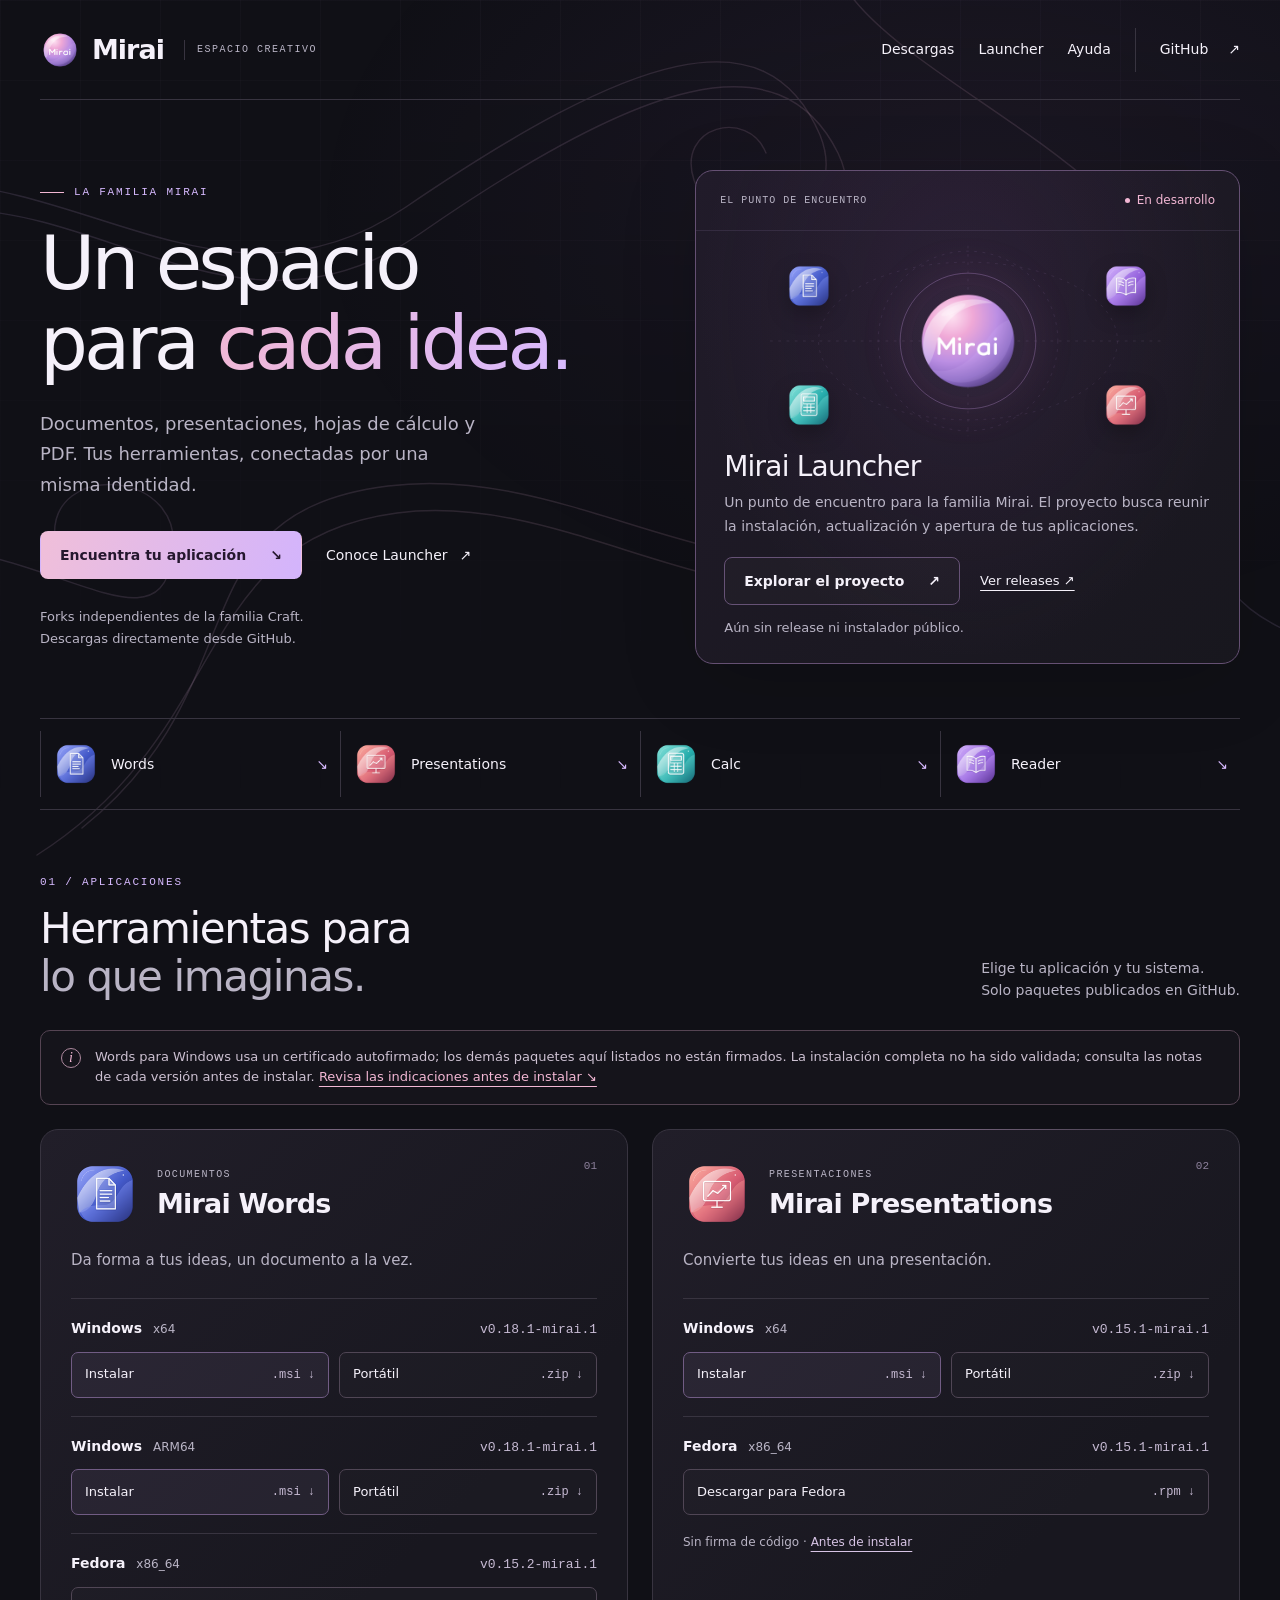
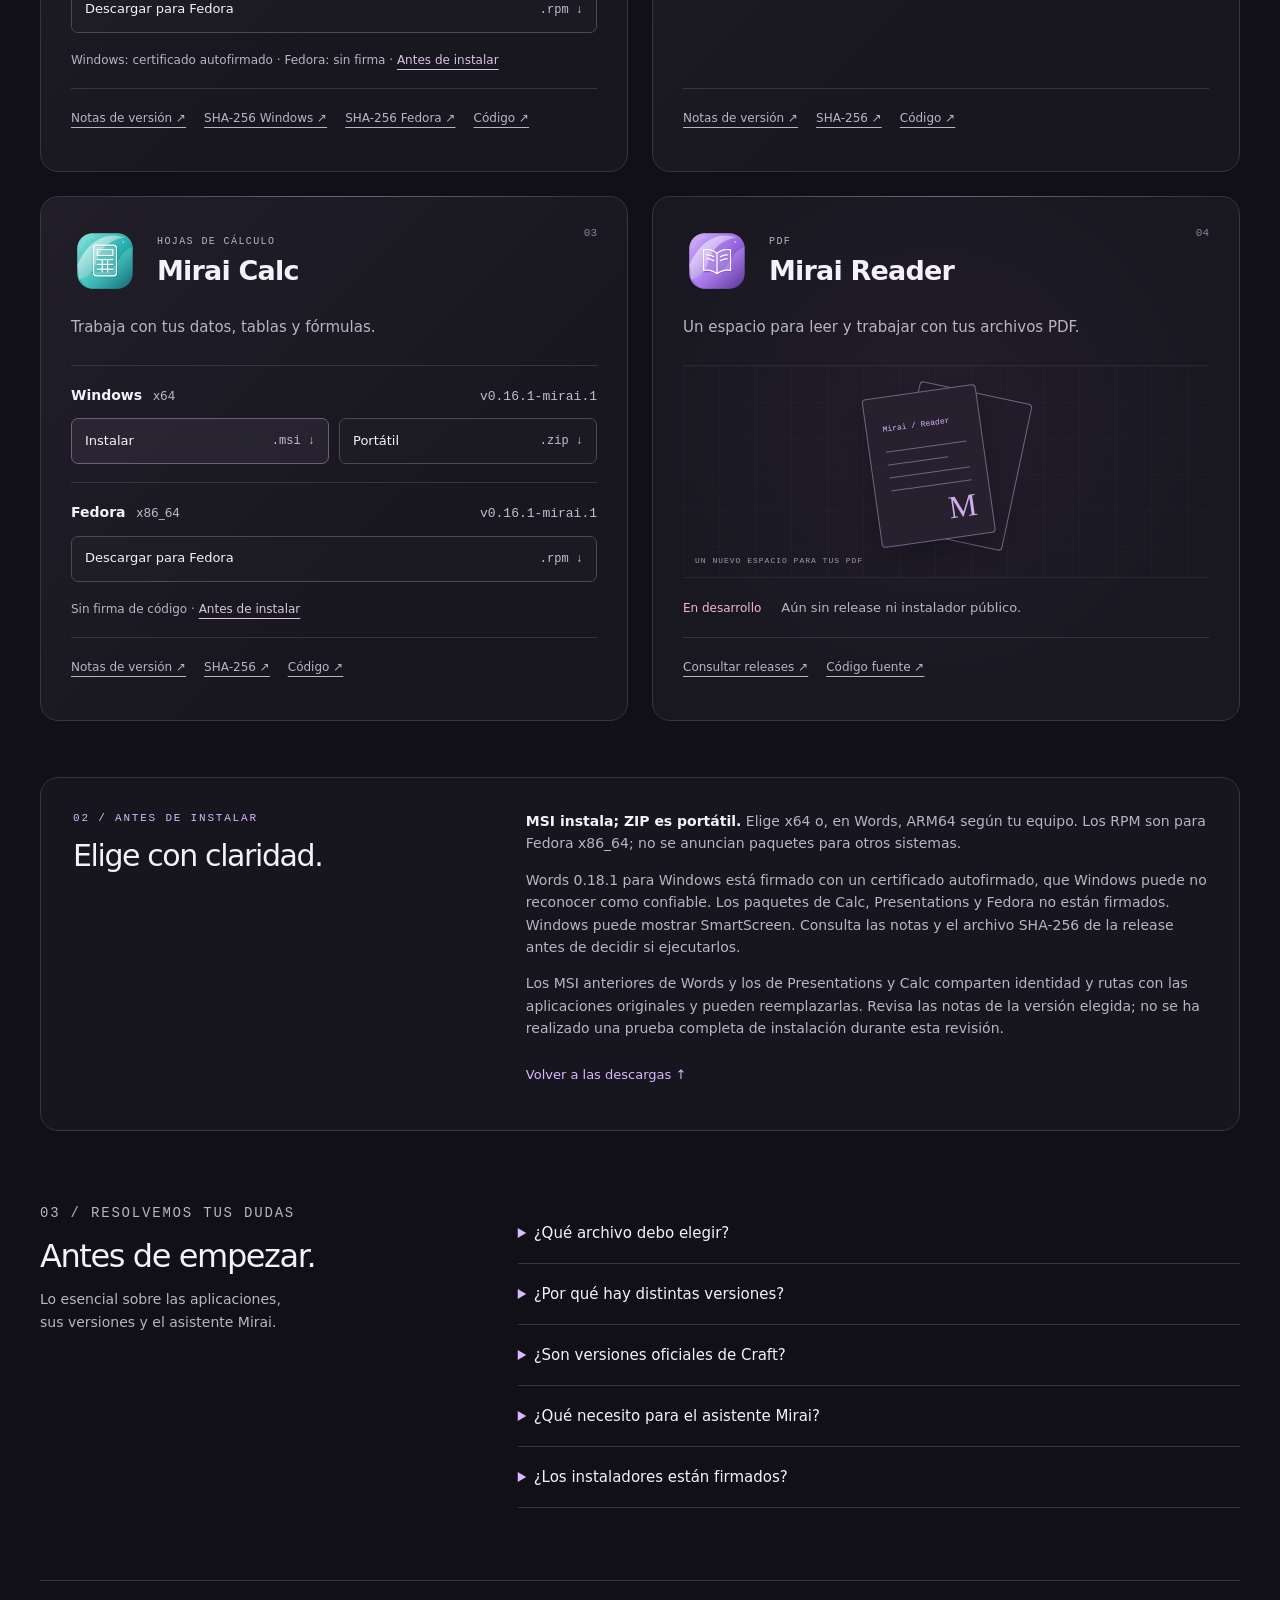
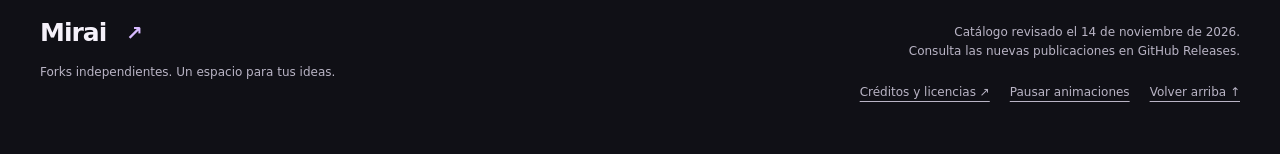
==== commit 8f1b5de0: "Animate application navigation as a right-moving carousel" ====
--- a/index.html
+++ b/index.html
@@ -4,7 +4,7 @@
 <meta charset="utf-8"><meta name="viewport" content="width=device-width, initial-scale=1"><meta name="theme-color" content="#111118">
 <title>Mirai — Un espacio para cada idea</title>
 <meta name="description" content="Descarga Mirai Words, Presentations y Calc para Windows y Fedora. Descubre Mirai Reader y el proyecto Mirai Launcher. Paquetes y versiones desde GitHub.">
-<link rel="icon" href="assets/launcher.png"><link rel="stylesheet" href="styles.css?v=20261114-carousel-wind-2"><script src="script.js?v=20261113-2" defer></script>
+<link rel="icon" href="assets/launcher.png"><link rel="stylesheet" href="styles.css?v=20261114-strip-2"><script src="script.js?v=20261114-strip-2" defer></script>
 </head>
 <body id="inicio">
 <a class="skip" href="#contenido">Saltar al contenido</a>
@@ -15,7 +15,7 @@
 <main id="contenido" tabindex="-1">
 <section class="hero" aria-labelledby="hero-title"><div class="hero-copy reveal"><p class="eyebrow"><span class="line-mark" aria-hidden="true"></span> LA FAMILIA MIRAI</p><h1 id="hero-title">Un espacio<br>para <span>cada idea.</span></h1><p class="intro">Documentos, presentaciones, hojas de cálculo y PDF. Tus herramientas, conectadas por una misma identidad.</p><div class="hero-actions"><a class="btn primary" href="#descargas">Encuentra tu aplicación <span aria-hidden="true">↘</span></a><a class="text-link" href="#launcher">Conoce Launcher <span aria-hidden="true">↗</span></a></div><p class="hero-note">Forks independientes de la familia Craft.<br>Descargas directamente desde GitHub.</p></div>
 <section class="launcher-feature reveal" id="launcher" aria-labelledby="launcher-title"><div class="feature-top"><span class="label">EL PUNTO DE ENCUENTRO</span><span class="status"><span aria-hidden="true"></span> En desarrollo</span></div><div class="constellation" aria-hidden="true"><svg viewBox="0 0 480 240" fill="none"><ellipse cx="240" cy="120" rx="163" ry="86" class="guide"/><path d="M240 16V224M24 120H456" class="guide"/><circle cx="240" cy="120" r="74"/><circle cx="240" cy="120" r="98" class="guide"/></svg><div class="core-icon"><img src="assets/launcher.png" alt="" width="120" height="120"></div><img class="satellite s1" src="assets/wordcraft.png" alt="" width="52" height="52"><img class="satellite s2" src="assets/pdfcraft.png" alt="" width="52" height="52"><img class="satellite s3" src="assets/gridcraft.png" alt="" width="52" height="52"><img class="satellite s4" src="assets/deckcraft.png" alt="" width="52" height="52"></div><div class="feature-copy"><h2 id="launcher-title">Mirai Launcher</h2><p>Un punto de encuentro para la familia Mirai. El proyecto busca reunir la instalación, actualización y apertura de tus aplicaciones.</p><div class="feature-actions"><a class="btn" href="https://github.com/mirasins/mirai-launcher">Explorar el proyecto <span aria-hidden="true">↗</span></a><a href="https://github.com/mirasins/mirai-launcher/releases">Ver releases ↗</a></div><p class="availability">Aún sin release ni instalador público.</p></div></section></section>
-<nav class="index-strip" aria-label="Aplicaciones Mirai"><span class="label">ELIGE TU ESPACIO</span><a href="#words"><img src="assets/wordcraft.png" alt="" width="46" height="46"><span class="index-name">Words</span><span class="index-arrow" aria-hidden="true">↘</span></a><a href="#presentations"><img src="assets/deckcraft.png" alt="" width="46" height="46"><span class="index-name">Presentations</span><span class="index-arrow" aria-hidden="true">↘</span></a><a href="#calc"><img src="assets/gridcraft.png" alt="" width="46" height="46"><span class="index-name">Calc</span><span class="index-arrow" aria-hidden="true">↘</span></a><a href="#reader"><img src="assets/pdfcraft.png" alt="" width="46" height="46"><span class="index-name">Reader</span><span class="index-arrow" aria-hidden="true">↘</span></a></nav>
+<nav class="index-strip" aria-label="Aplicaciones Mirai"><a href="#words"><img src="assets/wordcraft.png" alt="" width="46" height="46"><span class="index-name">Words</span><span class="index-arrow" aria-hidden="true">↘</span></a><a href="#presentations"><img src="assets/deckcraft.png" alt="" width="46" height="46"><span class="index-name">Presentations</span><span class="index-arrow" aria-hidden="true">↘</span></a><a href="#calc"><img src="assets/gridcraft.png" alt="" width="46" height="46"><span class="index-name">Calc</span><span class="index-arrow" aria-hidden="true">↘</span></a><a href="#reader"><img src="assets/pdfcraft.png" alt="" width="46" height="46"><span class="index-name">Reader</span><span class="index-arrow" aria-hidden="true">↘</span></a></nav>
 <section id="descargas" aria-labelledby="apps-title"><div class="section-head reveal"><div><p class="eyebrow">01 / APLICACIONES</p><h2 id="apps-title">Herramientas para<br><span>lo que imaginas.</span></h2></div><p>Elige tu aplicación y tu sistema.<br>Solo paquetes publicados en GitHub.</p></div><aside class="download-notice reveal" aria-label="Información de los paquetes"><span class="notice-symbol" aria-hidden="true">i</span><p>Words para Windows usa un certificado autofirmado; los demás paquetes aquí listados no están firmados. La instalación completa no ha sido validada; consulta las notas de cada versión antes de instalar. <a href="#seguridad">Revisa las indicaciones antes de instalar ↘</a></p></aside><div class="grid"><article class="card reveal" id="words" style="--order:0"><div class="app-head"><img src="assets/wordcraft.png" alt="" width="68" height="68"><div><p class="label">Documentos</p><h3>Mirai Words</h3></div><span class="card-number" aria-hidden="true">01</span></div><p class="desc">Da forma a tus ideas, un documento a la vez.</p><div class="platform"><div class="platform-title"><h4>Windows <span>x64</span></h4><span class="version">v0.18.1-mirai.1</span></div><div class="download-links"><a class="download install" href="https://github.com/mirasins/mirai-words-wordcraft-fork/releases/download/v0.18.1-mirai.1/wordcraft-0.18.1-mirai.1-windows-x64.msi" aria-label="Instalar Mirai Words en Windows x64 (v0.18.1-mirai.1, MSI)">Instalar <span>.msi ↓</span></a><a class="download" href="https://github.com/mirasins/mirai-words-wordcraft-fork/releases/download/v0.18.1-mirai.1/wordcraft-0.18.1-mirai.1-windows-x64-portable.zip" aria-label="Descargar Mirai Words portátil para Windows x64 (v0.18.1-mirai.1, ZIP)">Portátil <span>.zip ↓</span></a></div></div><div class="platform"><div class="platform-title"><h4>Windows <span>ARM64</span></h4><span class="version">v0.18.1-mirai.1</span></div><div class="download-links"><a class="download install" href="https://github.com/mirasins/mirai-words-wordcraft-fork/releases/download/v0.18.1-mirai.1/wordcraft-0.18.1-mirai.1-windows-arm64.msi" aria-label="Instalar Mirai Words en Windows arm64 (v0.18.1-mirai.1, MSI)">Instalar <span>.msi ↓</span></a><a class="download" href="https://github.com/mirasins/mirai-words-wordcraft-fork/releases/download/v0.18.1-mirai.1/wordcraft-0.18.1-mirai.1-windows-arm64-portable.zip" aria-label="Descargar Mirai Words portátil para Windows arm64 (v0.18.1-mirai.1, ZIP)">Portátil <span>.zip ↓</span></a></div></div><div class="platform fedora"><div class="platform-title"><h4>Fedora <span>x86_64</span></h4><span class="version">v0.15.2-mirai.1</span></div><a class="download" href="https://github.com/mirasins/mirai-words-wordcraft-fork/releases/download/v0.15.2-mirai.1/wordcraft-0.15.2-mirai.1-linux-x86_64.rpm" aria-label="Descargar Mirai Words para Fedora x86_64 (v0.15.2-mirai.1, RPM)">Descargar para Fedora <span>.rpm ↓</span></a></div><p class="package-note">Windows: certificado autofirmado · Fedora: sin firma · <a href="#seguridad">Antes de instalar</a></p><div class="sources"><a href="https://github.com/mirasins/mirai-words-wordcraft-fork/releases/tag/v0.18.1-mirai.1" aria-label="Notas de Mirai Words v0.18.1-mirai.1">Notas de versión ↗</a><a href="https://github.com/mirasins/mirai-words-wordcraft-fork/releases/download/v0.18.1-mirai.1/SHA256SUMS.txt" aria-label="Sumas SHA-256 de Mirai Words v0.18.1-mirai.1">SHA-256 Windows ↗</a><a href="https://github.com/mirasins/mirai-words-wordcraft-fork/releases/download/v0.15.2-mirai.1/SHA256SUMS.txt">SHA-256 Fedora ↗</a><a href="https://github.com/mirasins/mirai-words-wordcraft-fork" aria-label="Código fuente de Mirai Words">Código ↗</a></div></article>
 <article class="card reveal" id="presentations" style="--order:1"><div class="app-head"><img src="assets/deckcraft.png" alt="" width="68" height="68"><div><p class="label">Presentaciones</p><h3>Mirai Presentations</h3></div><span class="card-number" aria-hidden="true">02</span></div><p class="desc">Convierte tus ideas en una presentación.</p><div class="platform"><div class="platform-title"><h4>Windows <span>x64</span></h4><span class="version">v0.15.1-mirai.1</span></div><div class="download-links"><a class="download install" href="https://github.com/mirasins/mirai-presentations-deckcraft-fork/releases/download/v0.15.1-mirai.1/deckcraft-0.15.1-mirai.1-windows-x64.msi" aria-label="Instalar Mirai Presentations en Windows x64 (v0.15.1-mirai.1, MSI)">Instalar <span>.msi ↓</span></a><a class="download" href="https://github.com/mirasins/mirai-presentations-deckcraft-fork/releases/download/v0.15.1-mirai.1/deckcraft-0.15.1-mirai.1-windows-x64-portable.zip" aria-label="Descargar Mirai Presentations portátil para Windows x64 (v0.15.1-mirai.1, ZIP)">Portátil <span>.zip ↓</span></a></div></div><div class="platform fedora"><div class="platform-title"><h4>Fedora <span>x86_64</span></h4><span class="version">v0.15.1-mirai.1</span></div><a class="download" href="https://github.com/mirasins/mirai-presentations-deckcraft-fork/releases/download/v0.15.1-mirai.1/deckcraft-0.15.1-mirai.1-linux-x86_64.rpm" aria-label="Descargar Mirai Presentations para Fedora x86_64 (v0.15.1-mirai.1, RPM)">Descargar para Fedora <span>.rpm ↓</span></a></div><p class="package-note">Sin firma de código · <a href="#seguridad">Antes de instalar</a></p><div class="sources"><a href="https://github.com/mirasins/mirai-presentations-deckcraft-fork/releases/tag/v0.15.1-mirai.1" aria-label="Notas de Mirai Presentations v0.15.1-mirai.1">Notas de versión ↗</a><a href="https://github.com/mirasins/mirai-presentations-deckcraft-fork/releases/download/v0.15.1-mirai.1/SHA256SUMS.txt" aria-label="Sumas SHA-256 de Mirai Presentations v0.15.1-mirai.1">SHA-256 ↗</a><a href="https://github.com/mirasins/mirai-presentations-deckcraft-fork" aria-label="Código fuente de Mirai Presentations">Código ↗</a></div></article>
 <article class="card reveal" id="calc" style="--order:2"><div class="app-head"><img src="assets/gridcraft.png" alt="" width="68" height="68"><div><p class="label">Hojas de cálculo</p><h3>Mirai Calc</h3></div><span class="card-number" aria-hidden="true">03</span></div><p class="desc">Trabaja con tus datos, tablas y fórmulas.</p><div class="platform"><div class="platform-title"><h4>Windows <span>x64</span></h4><span class="version">v0.16.1-mirai.1</span></div><div class="download-links"><a class="download install" href="https://github.com/mirasins/mirai-calc-gridcraft-fork/releases/download/v0.16.1-mirai.1/gridcraft-0.16.1-mirai.1-windows-x64.msi" aria-label="Instalar Mirai Calc en Windows x64 (v0.16.1-mirai.1, MSI)">Instalar <span>.msi ↓</span></a><a class="download" href="https://github.com/mirasins/mirai-calc-gridcraft-fork/releases/download/v0.16.1-mirai.1/gridcraft-0.16.1-mirai.1-windows-x64-portable.zip" aria-label="Descargar Mirai Calc portátil para Windows x64 (v0.16.1-mirai.1, ZIP)">Portátil <span>.zip ↓</span></a></div></div><div class="platform fedora"><div class="platform-title"><h4>Fedora <span>x86_64</span></h4><span class="version">v0.16.1-mirai.1</span></div><a class="download" href="https://github.com/mirasins/mirai-calc-gridcraft-fork/releases/download/v0.16.1-mirai.1/gridcraft-0.16.1-mirai.1-linux-x86_64.rpm" aria-label="Descargar Mirai Calc para Fedora x86_64 (v0.16.1-mirai.1, RPM)">Descargar para Fedora <span>.rpm ↓</span></a></div><p class="package-note">Sin firma de código · <a href="#seguridad">Antes de instalar</a></p><div class="sources"><a href="https://github.com/mirasins/mirai-calc-gridcraft-fork/releases/tag/v0.16.1-mirai.1" aria-label="Notas de Mirai Calc v0.16.1-mirai.1">Notas de versión ↗</a><a href="https://github.com/mirasins/mirai-calc-gridcraft-fork/releases/download/v0.16.1-mirai.1/SHA256SUMS.txt" aria-label="Sumas SHA-256 de Mirai Calc v0.16.1-mirai.1">SHA-256 ↗</a><a href="https://github.com/mirasins/mirai-calc-gridcraft-fork" aria-label="Código fuente de Mirai Calc">Código ↗</a></div></article>
--- a/styles.css
+++ b/styles.css
@@ -1248,31 +1248,6 @@
 }
 
 
-
-/* The apps travel around Mirai; offset-rotate keeps every icon upright. */
-@supports(offset-path:ellipse(34% 36% at 50% 50%)) {
-  .constellation .satellite {
-    inset:0 auto auto 0;
-    offset-path:ellipse(34% 36% at 50% 50%);
-    offset-rotate:0deg;
-    offset-anchor:50% 50%;
-    offset-distance:var(--orbit-start);
-    transform:none
-  }
-  .s1 { --orbit-start:12.5% }
-  .s2 { --orbit-start:37.5% }
-  .s3 { --orbit-start:62.5% }
-  .s4 { --orbit-start:87.5% }
-  @keyframes mirai-carousel {
-    from { offset-distance:var(--orbit-start) }
-    to { offset-distance:calc(var(--orbit-start) + 100%) }
-  }
-  @media(prefers-reduced-motion:no-preference) {
-    body[data-motion="on"] .constellation .satellite {
-      animation:mirai-carousel 24s linear infinite
-    }
-  }
-}
 
 /* Background wind is isolated beneath all page content and never receives input. */
 body { isolation:isolate }
@@ -1330,3 +1305,10 @@
   .wind-line { opacity:.1 }
   .wind-gust { stroke-width:1.6 }
 }
+
+/* The application links move together; their icons stay upright. */
+.index-strip { display:flex; flex-wrap:nowrap; gap:0; overflow:hidden }
+.index-strip>a { flex:0 0 25%; min-width:0 }
+.index-strip.is-sliding>a { transition:transform .65s ease; transform:translateX(100%) }
+@media(max-width:800px) { .index-strip>a { flex-basis:50% } }
+@media(max-width:420px) { .index-strip>a { flex-basis:100% } }
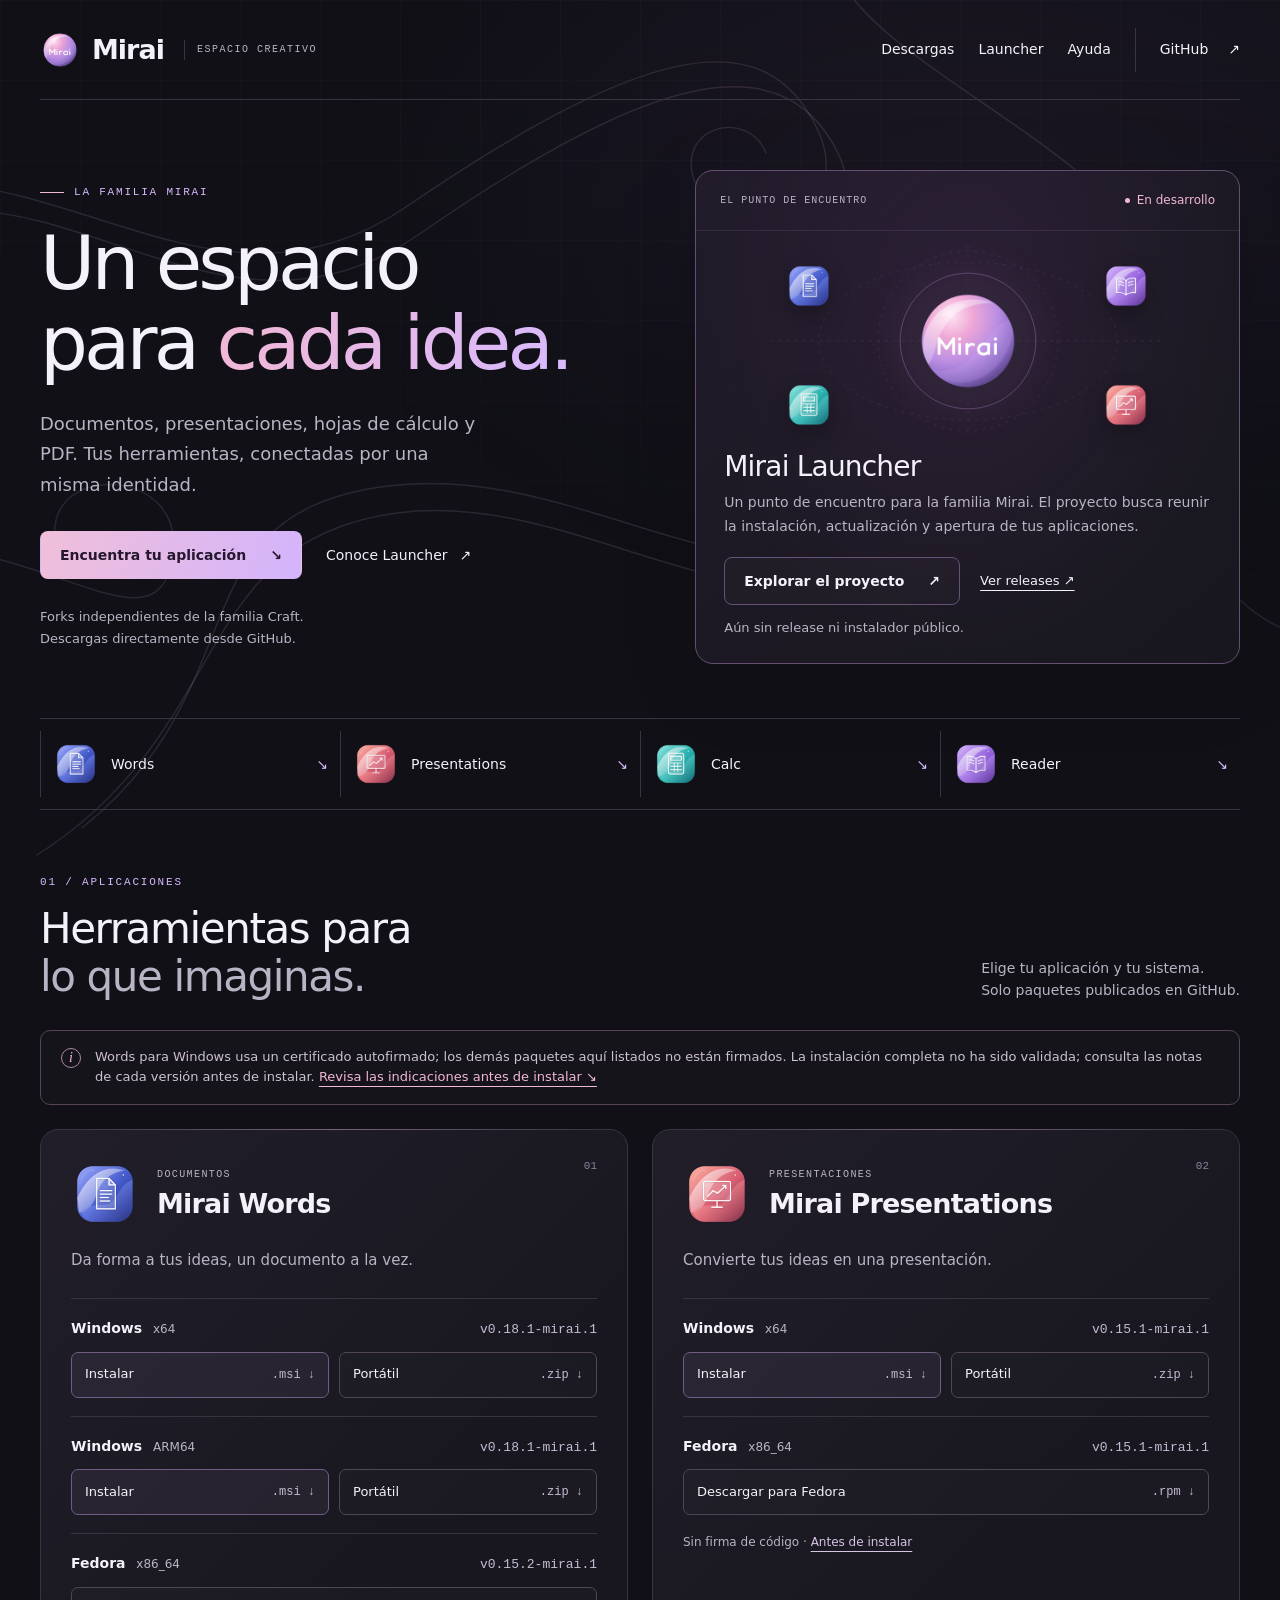
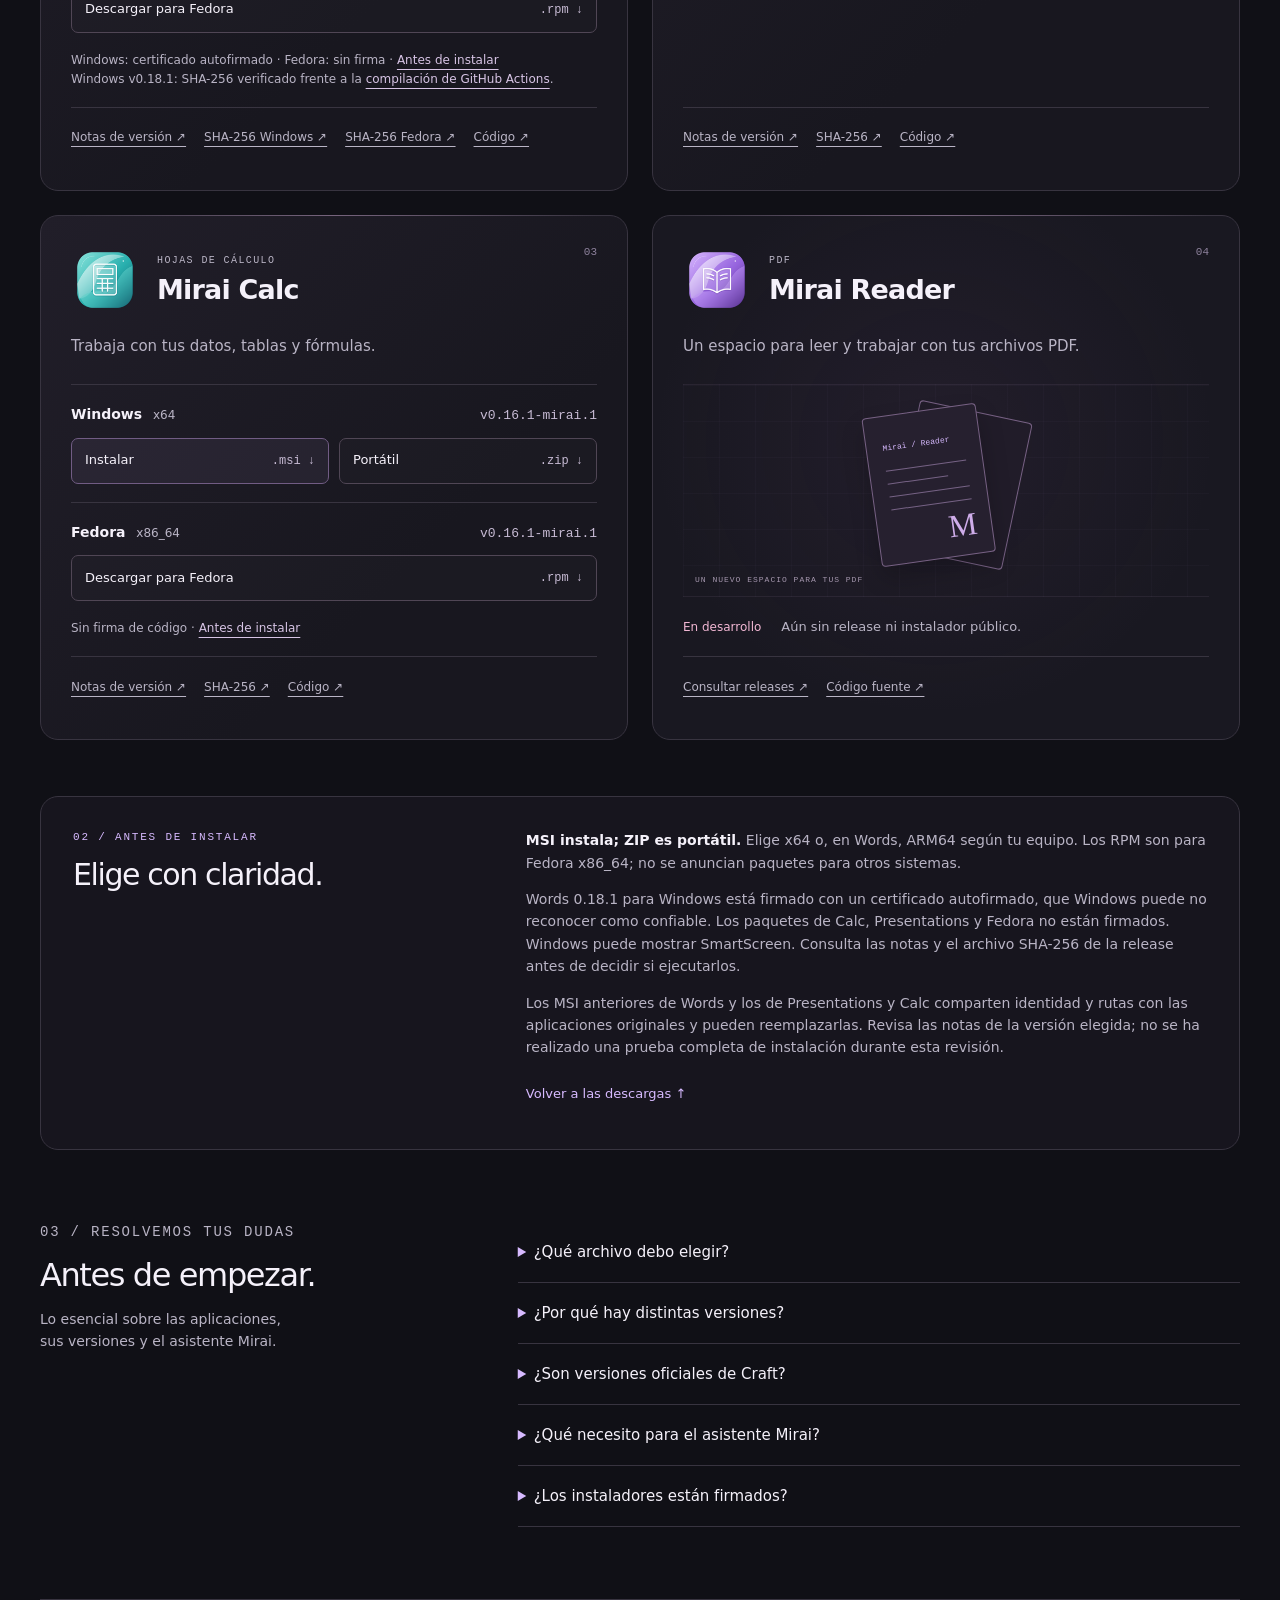
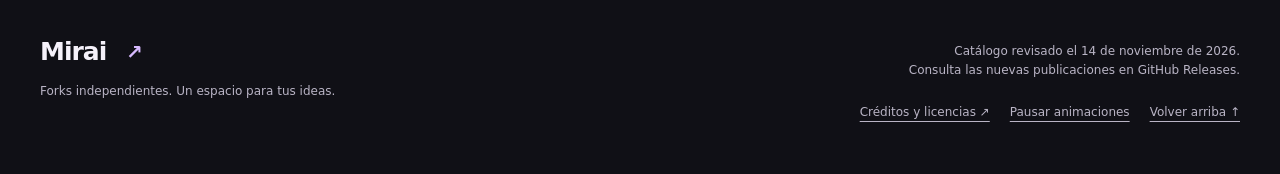
==== commit b0fa0750: "Document verified Words Windows build provenance" ====
--- a/index.html
+++ b/index.html
@@ -16,7 +16,7 @@
 <section class="hero" aria-labelledby="hero-title"><div class="hero-copy reveal"><p class="eyebrow"><span class="line-mark" aria-hidden="true"></span> LA FAMILIA MIRAI</p><h1 id="hero-title">Un espacio<br>para <span>cada idea.</span></h1><p class="intro">Documentos, presentaciones, hojas de cálculo y PDF. Tus herramientas, conectadas por una misma identidad.</p><div class="hero-actions"><a class="btn primary" href="#descargas">Encuentra tu aplicación <span aria-hidden="true">↘</span></a><a class="text-link" href="#launcher">Conoce Launcher <span aria-hidden="true">↗</span></a></div><p class="hero-note">Forks independientes de la familia Craft.<br>Descargas directamente desde GitHub.</p></div>
 <section class="launcher-feature reveal" id="launcher" aria-labelledby="launcher-title"><div class="feature-top"><span class="label">EL PUNTO DE ENCUENTRO</span><span class="status"><span aria-hidden="true"></span> En desarrollo</span></div><div class="constellation" aria-hidden="true"><svg viewBox="0 0 480 240" fill="none"><ellipse cx="240" cy="120" rx="163" ry="86" class="guide"/><path d="M240 16V224M24 120H456" class="guide"/><circle cx="240" cy="120" r="74"/><circle cx="240" cy="120" r="98" class="guide"/></svg><div class="core-icon"><img src="assets/launcher.png" alt="" width="120" height="120"></div><img class="satellite s1" src="assets/wordcraft.png" alt="" width="52" height="52"><img class="satellite s2" src="assets/pdfcraft.png" alt="" width="52" height="52"><img class="satellite s3" src="assets/gridcraft.png" alt="" width="52" height="52"><img class="satellite s4" src="assets/deckcraft.png" alt="" width="52" height="52"></div><div class="feature-copy"><h2 id="launcher-title">Mirai Launcher</h2><p>Un punto de encuentro para la familia Mirai. El proyecto busca reunir la instalación, actualización y apertura de tus aplicaciones.</p><div class="feature-actions"><a class="btn" href="https://github.com/mirasins/mirai-launcher">Explorar el proyecto <span aria-hidden="true">↗</span></a><a href="https://github.com/mirasins/mirai-launcher/releases">Ver releases ↗</a></div><p class="availability">Aún sin release ni instalador público.</p></div></section></section>
 <nav class="index-strip" aria-label="Aplicaciones Mirai"><a href="#words"><img src="assets/wordcraft.png" alt="" width="46" height="46"><span class="index-name">Words</span><span class="index-arrow" aria-hidden="true">↘</span></a><a href="#presentations"><img src="assets/deckcraft.png" alt="" width="46" height="46"><span class="index-name">Presentations</span><span class="index-arrow" aria-hidden="true">↘</span></a><a href="#calc"><img src="assets/gridcraft.png" alt="" width="46" height="46"><span class="index-name">Calc</span><span class="index-arrow" aria-hidden="true">↘</span></a><a href="#reader"><img src="assets/pdfcraft.png" alt="" width="46" height="46"><span class="index-name">Reader</span><span class="index-arrow" aria-hidden="true">↘</span></a></nav>
-<section id="descargas" aria-labelledby="apps-title"><div class="section-head reveal"><div><p class="eyebrow">01 / APLICACIONES</p><h2 id="apps-title">Herramientas para<br><span>lo que imaginas.</span></h2></div><p>Elige tu aplicación y tu sistema.<br>Solo paquetes publicados en GitHub.</p></div><aside class="download-notice reveal" aria-label="Información de los paquetes"><span class="notice-symbol" aria-hidden="true">i</span><p>Words para Windows usa un certificado autofirmado; los demás paquetes aquí listados no están firmados. La instalación completa no ha sido validada; consulta las notas de cada versión antes de instalar. <a href="#seguridad">Revisa las indicaciones antes de instalar ↘</a></p></aside><div class="grid"><article class="card reveal" id="words" style="--order:0"><div class="app-head"><img src="assets/wordcraft.png" alt="" width="68" height="68"><div><p class="label">Documentos</p><h3>Mirai Words</h3></div><span class="card-number" aria-hidden="true">01</span></div><p class="desc">Da forma a tus ideas, un documento a la vez.</p><div class="platform"><div class="platform-title"><h4>Windows <span>x64</span></h4><span class="version">v0.18.1-mirai.1</span></div><div class="download-links"><a class="download install" href="https://github.com/mirasins/mirai-words-wordcraft-fork/releases/download/v0.18.1-mirai.1/wordcraft-0.18.1-mirai.1-windows-x64.msi" aria-label="Instalar Mirai Words en Windows x64 (v0.18.1-mirai.1, MSI)">Instalar <span>.msi ↓</span></a><a class="download" href="https://github.com/mirasins/mirai-words-wordcraft-fork/releases/download/v0.18.1-mirai.1/wordcraft-0.18.1-mirai.1-windows-x64-portable.zip" aria-label="Descargar Mirai Words portátil para Windows x64 (v0.18.1-mirai.1, ZIP)">Portátil <span>.zip ↓</span></a></div></div><div class="platform"><div class="platform-title"><h4>Windows <span>ARM64</span></h4><span class="version">v0.18.1-mirai.1</span></div><div class="download-links"><a class="download install" href="https://github.com/mirasins/mirai-words-wordcraft-fork/releases/download/v0.18.1-mirai.1/wordcraft-0.18.1-mirai.1-windows-arm64.msi" aria-label="Instalar Mirai Words en Windows arm64 (v0.18.1-mirai.1, MSI)">Instalar <span>.msi ↓</span></a><a class="download" href="https://github.com/mirasins/mirai-words-wordcraft-fork/releases/download/v0.18.1-mirai.1/wordcraft-0.18.1-mirai.1-windows-arm64-portable.zip" aria-label="Descargar Mirai Words portátil para Windows arm64 (v0.18.1-mirai.1, ZIP)">Portátil <span>.zip ↓</span></a></div></div><div class="platform fedora"><div class="platform-title"><h4>Fedora <span>x86_64</span></h4><span class="version">v0.15.2-mirai.1</span></div><a class="download" href="https://github.com/mirasins/mirai-words-wordcraft-fork/releases/download/v0.15.2-mirai.1/wordcraft-0.15.2-mirai.1-linux-x86_64.rpm" aria-label="Descargar Mirai Words para Fedora x86_64 (v0.15.2-mirai.1, RPM)">Descargar para Fedora <span>.rpm ↓</span></a></div><p class="package-note">Windows: certificado autofirmado · Fedora: sin firma · <a href="#seguridad">Antes de instalar</a></p><div class="sources"><a href="https://github.com/mirasins/mirai-words-wordcraft-fork/releases/tag/v0.18.1-mirai.1" aria-label="Notas de Mirai Words v0.18.1-mirai.1">Notas de versión ↗</a><a href="https://github.com/mirasins/mirai-words-wordcraft-fork/releases/download/v0.18.1-mirai.1/SHA256SUMS.txt" aria-label="Sumas SHA-256 de Mirai Words v0.18.1-mirai.1">SHA-256 Windows ↗</a><a href="https://github.com/mirasins/mirai-words-wordcraft-fork/releases/download/v0.15.2-mirai.1/SHA256SUMS.txt">SHA-256 Fedora ↗</a><a href="https://github.com/mirasins/mirai-words-wordcraft-fork" aria-label="Código fuente de Mirai Words">Código ↗</a></div></article>
+<section id="descargas" aria-labelledby="apps-title"><div class="section-head reveal"><div><p class="eyebrow">01 / APLICACIONES</p><h2 id="apps-title">Herramientas para<br><span>lo que imaginas.</span></h2></div><p>Elige tu aplicación y tu sistema.<br>Solo paquetes publicados en GitHub.</p></div><aside class="download-notice reveal" aria-label="Información de los paquetes"><span class="notice-symbol" aria-hidden="true">i</span><p>Words para Windows usa un certificado autofirmado; los demás paquetes aquí listados no están firmados. La instalación completa no ha sido validada; consulta las notas de cada versión antes de instalar. <a href="#seguridad">Revisa las indicaciones antes de instalar ↘</a></p></aside><div class="grid"><article class="card reveal" id="words" style="--order:0"><div class="app-head"><img src="assets/wordcraft.png" alt="" width="68" height="68"><div><p class="label">Documentos</p><h3>Mirai Words</h3></div><span class="card-number" aria-hidden="true">01</span></div><p class="desc">Da forma a tus ideas, un documento a la vez.</p><div class="platform"><div class="platform-title"><h4>Windows <span>x64</span></h4><span class="version">v0.18.1-mirai.1</span></div><div class="download-links"><a class="download install" href="https://github.com/mirasins/mirai-words-wordcraft-fork/releases/download/v0.18.1-mirai.1/wordcraft-0.18.1-mirai.1-windows-x64.msi" aria-label="Instalar Mirai Words en Windows x64 (v0.18.1-mirai.1, MSI)">Instalar <span>.msi ↓</span></a><a class="download" href="https://github.com/mirasins/mirai-words-wordcraft-fork/releases/download/v0.18.1-mirai.1/wordcraft-0.18.1-mirai.1-windows-x64-portable.zip" aria-label="Descargar Mirai Words portátil para Windows x64 (v0.18.1-mirai.1, ZIP)">Portátil <span>.zip ↓</span></a></div></div><div class="platform"><div class="platform-title"><h4>Windows <span>ARM64</span></h4><span class="version">v0.18.1-mirai.1</span></div><div class="download-links"><a class="download install" href="https://github.com/mirasins/mirai-words-wordcraft-fork/releases/download/v0.18.1-mirai.1/wordcraft-0.18.1-mirai.1-windows-arm64.msi" aria-label="Instalar Mirai Words en Windows arm64 (v0.18.1-mirai.1, MSI)">Instalar <span>.msi ↓</span></a><a class="download" href="https://github.com/mirasins/mirai-words-wordcraft-fork/releases/download/v0.18.1-mirai.1/wordcraft-0.18.1-mirai.1-windows-arm64-portable.zip" aria-label="Descargar Mirai Words portátil para Windows arm64 (v0.18.1-mirai.1, ZIP)">Portátil <span>.zip ↓</span></a></div></div><div class="platform fedora"><div class="platform-title"><h4>Fedora <span>x86_64</span></h4><span class="version">v0.15.2-mirai.1</span></div><a class="download" href="https://github.com/mirasins/mirai-words-wordcraft-fork/releases/download/v0.15.2-mirai.1/wordcraft-0.15.2-mirai.1-linux-x86_64.rpm" aria-label="Descargar Mirai Words para Fedora x86_64 (v0.15.2-mirai.1, RPM)">Descargar para Fedora <span>.rpm ↓</span></a></div><p class="package-note">Windows: certificado autofirmado · Fedora: sin firma · <a href="#seguridad">Antes de instalar</a><br>Windows v0.18.1: SHA-256 verificado frente a la <a href="https://github.com/mirasins/mirai-words-wordcraft-fork/actions/runs/43647325954">compilación de GitHub Actions</a>.</p><div class="sources"><a href="https://github.com/mirasins/mirai-words-wordcraft-fork/releases/tag/v0.18.1-mirai.1" aria-label="Notas de Mirai Words v0.18.1-mirai.1">Notas de versión ↗</a><a href="https://github.com/mirasins/mirai-words-wordcraft-fork/releases/download/v0.18.1-mirai.1/SHA256SUMS.txt" aria-label="Sumas SHA-256 de Mirai Words v0.18.1-mirai.1">SHA-256 Windows ↗</a><a href="https://github.com/mirasins/mirai-words-wordcraft-fork/releases/download/v0.15.2-mirai.1/SHA256SUMS.txt">SHA-256 Fedora ↗</a><a href="https://github.com/mirasins/mirai-words-wordcraft-fork" aria-label="Código fuente de Mirai Words">Código ↗</a></div></article>
 <article class="card reveal" id="presentations" style="--order:1"><div class="app-head"><img src="assets/deckcraft.png" alt="" width="68" height="68"><div><p class="label">Presentaciones</p><h3>Mirai Presentations</h3></div><span class="card-number" aria-hidden="true">02</span></div><p class="desc">Convierte tus ideas en una presentación.</p><div class="platform"><div class="platform-title"><h4>Windows <span>x64</span></h4><span class="version">v0.15.1-mirai.1</span></div><div class="download-links"><a class="download install" href="https://github.com/mirasins/mirai-presentations-deckcraft-fork/releases/download/v0.15.1-mirai.1/deckcraft-0.15.1-mirai.1-windows-x64.msi" aria-label="Instalar Mirai Presentations en Windows x64 (v0.15.1-mirai.1, MSI)">Instalar <span>.msi ↓</span></a><a class="download" href="https://github.com/mirasins/mirai-presentations-deckcraft-fork/releases/download/v0.15.1-mirai.1/deckcraft-0.15.1-mirai.1-windows-x64-portable.zip" aria-label="Descargar Mirai Presentations portátil para Windows x64 (v0.15.1-mirai.1, ZIP)">Portátil <span>.zip ↓</span></a></div></div><div class="platform fedora"><div class="platform-title"><h4>Fedora <span>x86_64</span></h4><span class="version">v0.15.1-mirai.1</span></div><a class="download" href="https://github.com/mirasins/mirai-presentations-deckcraft-fork/releases/download/v0.15.1-mirai.1/deckcraft-0.15.1-mirai.1-linux-x86_64.rpm" aria-label="Descargar Mirai Presentations para Fedora x86_64 (v0.15.1-mirai.1, RPM)">Descargar para Fedora <span>.rpm ↓</span></a></div><p class="package-note">Sin firma de código · <a href="#seguridad">Antes de instalar</a></p><div class="sources"><a href="https://github.com/mirasins/mirai-presentations-deckcraft-fork/releases/tag/v0.15.1-mirai.1" aria-label="Notas de Mirai Presentations v0.15.1-mirai.1">Notas de versión ↗</a><a href="https://github.com/mirasins/mirai-presentations-deckcraft-fork/releases/download/v0.15.1-mirai.1/SHA256SUMS.txt" aria-label="Sumas SHA-256 de Mirai Presentations v0.15.1-mirai.1">SHA-256 ↗</a><a href="https://github.com/mirasins/mirai-presentations-deckcraft-fork" aria-label="Código fuente de Mirai Presentations">Código ↗</a></div></article>
 <article class="card reveal" id="calc" style="--order:2"><div class="app-head"><img src="assets/gridcraft.png" alt="" width="68" height="68"><div><p class="label">Hojas de cálculo</p><h3>Mirai Calc</h3></div><span class="card-number" aria-hidden="true">03</span></div><p class="desc">Trabaja con tus datos, tablas y fórmulas.</p><div class="platform"><div class="platform-title"><h4>Windows <span>x64</span></h4><span class="version">v0.16.1-mirai.1</span></div><div class="download-links"><a class="download install" href="https://github.com/mirasins/mirai-calc-gridcraft-fork/releases/download/v0.16.1-mirai.1/gridcraft-0.16.1-mirai.1-windows-x64.msi" aria-label="Instalar Mirai Calc en Windows x64 (v0.16.1-mirai.1, MSI)">Instalar <span>.msi ↓</span></a><a class="download" href="https://github.com/mirasins/mirai-calc-gridcraft-fork/releases/download/v0.16.1-mirai.1/gridcraft-0.16.1-mirai.1-windows-x64-portable.zip" aria-label="Descargar Mirai Calc portátil para Windows x64 (v0.16.1-mirai.1, ZIP)">Portátil <span>.zip ↓</span></a></div></div><div class="platform fedora"><div class="platform-title"><h4>Fedora <span>x86_64</span></h4><span class="version">v0.16.1-mirai.1</span></div><a class="download" href="https://github.com/mirasins/mirai-calc-gridcraft-fork/releases/download/v0.16.1-mirai.1/gridcraft-0.16.1-mirai.1-linux-x86_64.rpm" aria-label="Descargar Mirai Calc para Fedora x86_64 (v0.16.1-mirai.1, RPM)">Descargar para Fedora <span>.rpm ↓</span></a></div><p class="package-note">Sin firma de código · <a href="#seguridad">Antes de instalar</a></p><div class="sources"><a href="https://github.com/mirasins/mirai-calc-gridcraft-fork/releases/tag/v0.16.1-mirai.1" aria-label="Notas de Mirai Calc v0.16.1-mirai.1">Notas de versión ↗</a><a href="https://github.com/mirasins/mirai-calc-gridcraft-fork/releases/download/v0.16.1-mirai.1/SHA256SUMS.txt" aria-label="Sumas SHA-256 de Mirai Calc v0.16.1-mirai.1">SHA-256 ↗</a><a href="https://github.com/mirasins/mirai-calc-gridcraft-fork" aria-label="Código fuente de Mirai Calc">Código ↗</a></div></article>
 <article class="card reader-card reveal" id="reader" style="--order:3"><div class="app-head"><img src="assets/pdfcraft.png" alt="" width="68" height="68"><div><p class="label">PDF</p><h3>Mirai Reader</h3></div><span class="card-number" aria-hidden="true">04</span></div><p class="desc">Un espacio para leer y trabajar con tus archivos PDF.</p><div class="reader-art" aria-hidden="true"><span class="paper paper-back"></span><span class="paper paper-front"><span>Mirai / Reader</span><i></i><i></i><i></i><i></i><span class="paper-mark">M</span></span><span class="drawing-label">UN NUEVO ESPACIO PARA TUS PDF</span></div><div class="reader-status"><span class="status">En desarrollo</span><p>Aún sin release ni instalador público.</p></div><div class="sources"><a href="https://github.com/mirasins/mirai-reader-pdfcraft-fork/releases">Consultar releases ↗</a><a href="https://github.com/mirasins/mirai-reader-pdfcraft-fork">Código fuente ↗</a></div></article></div></section>
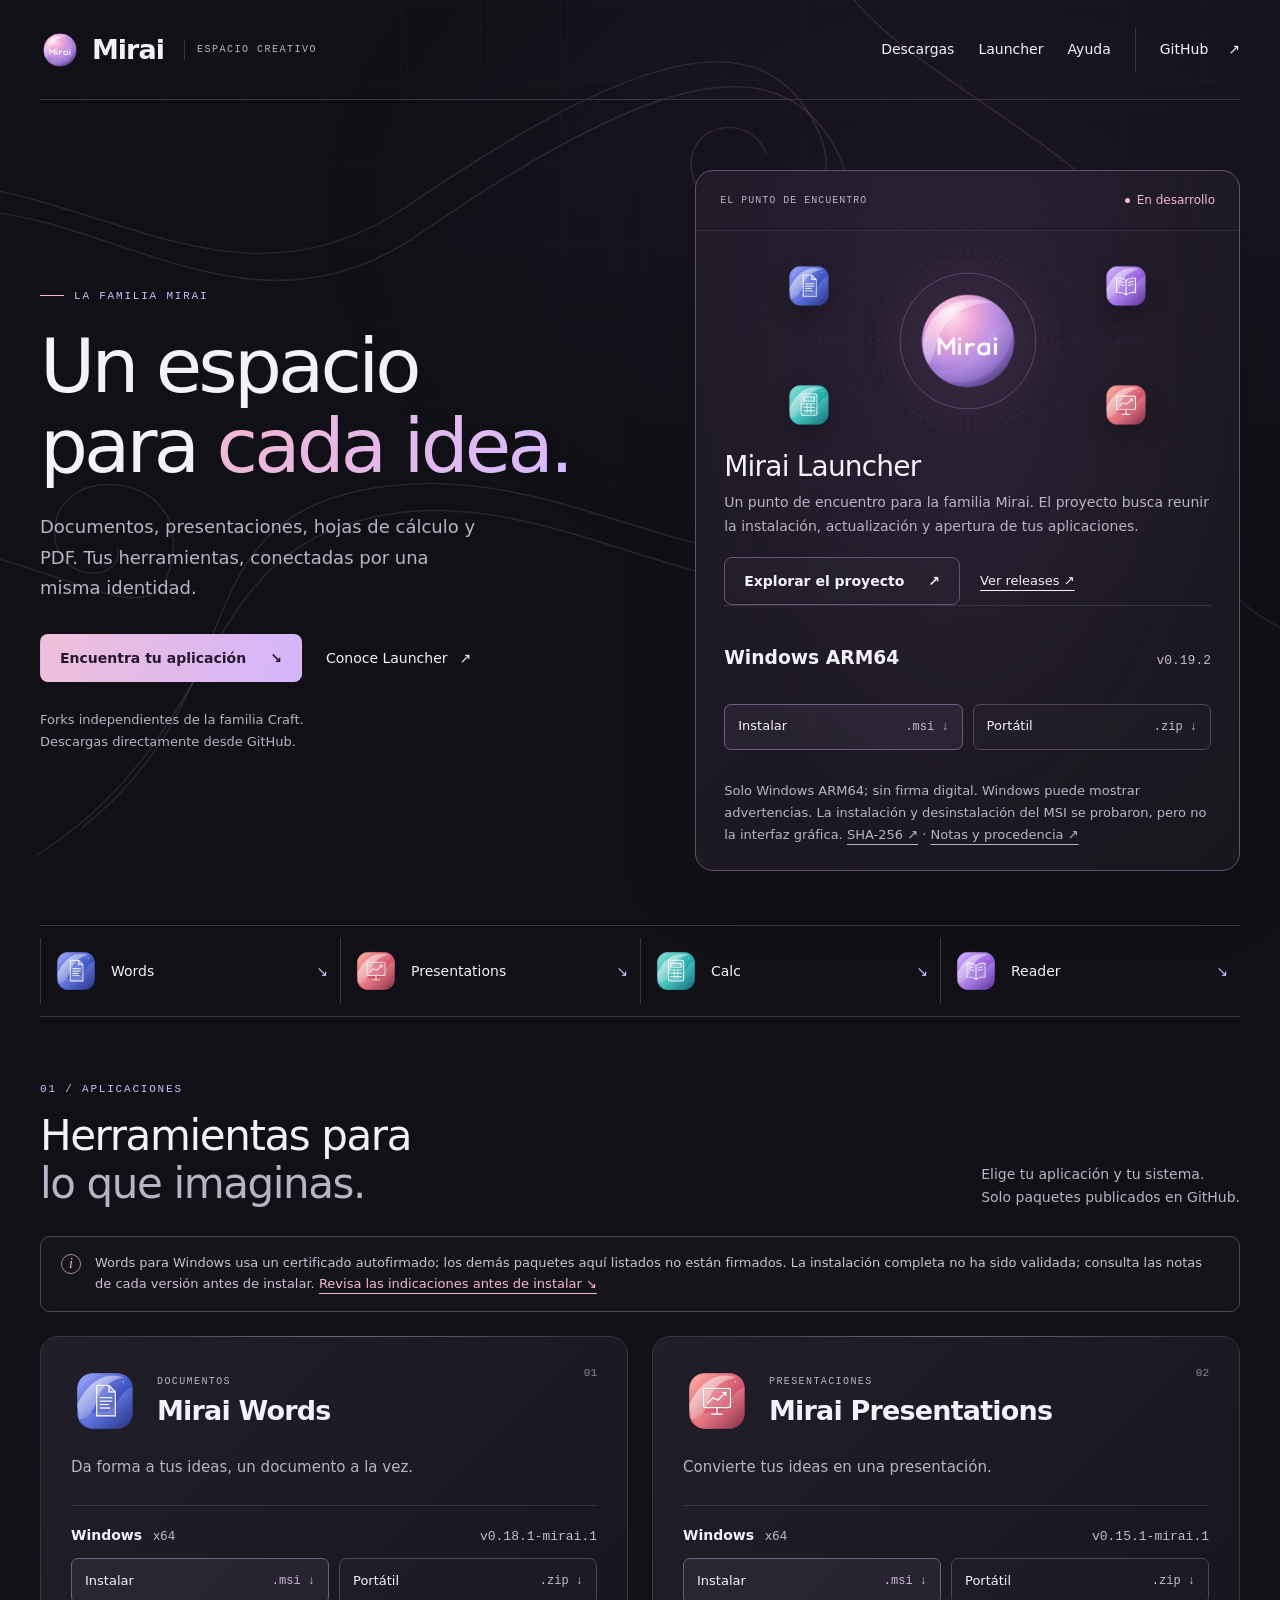
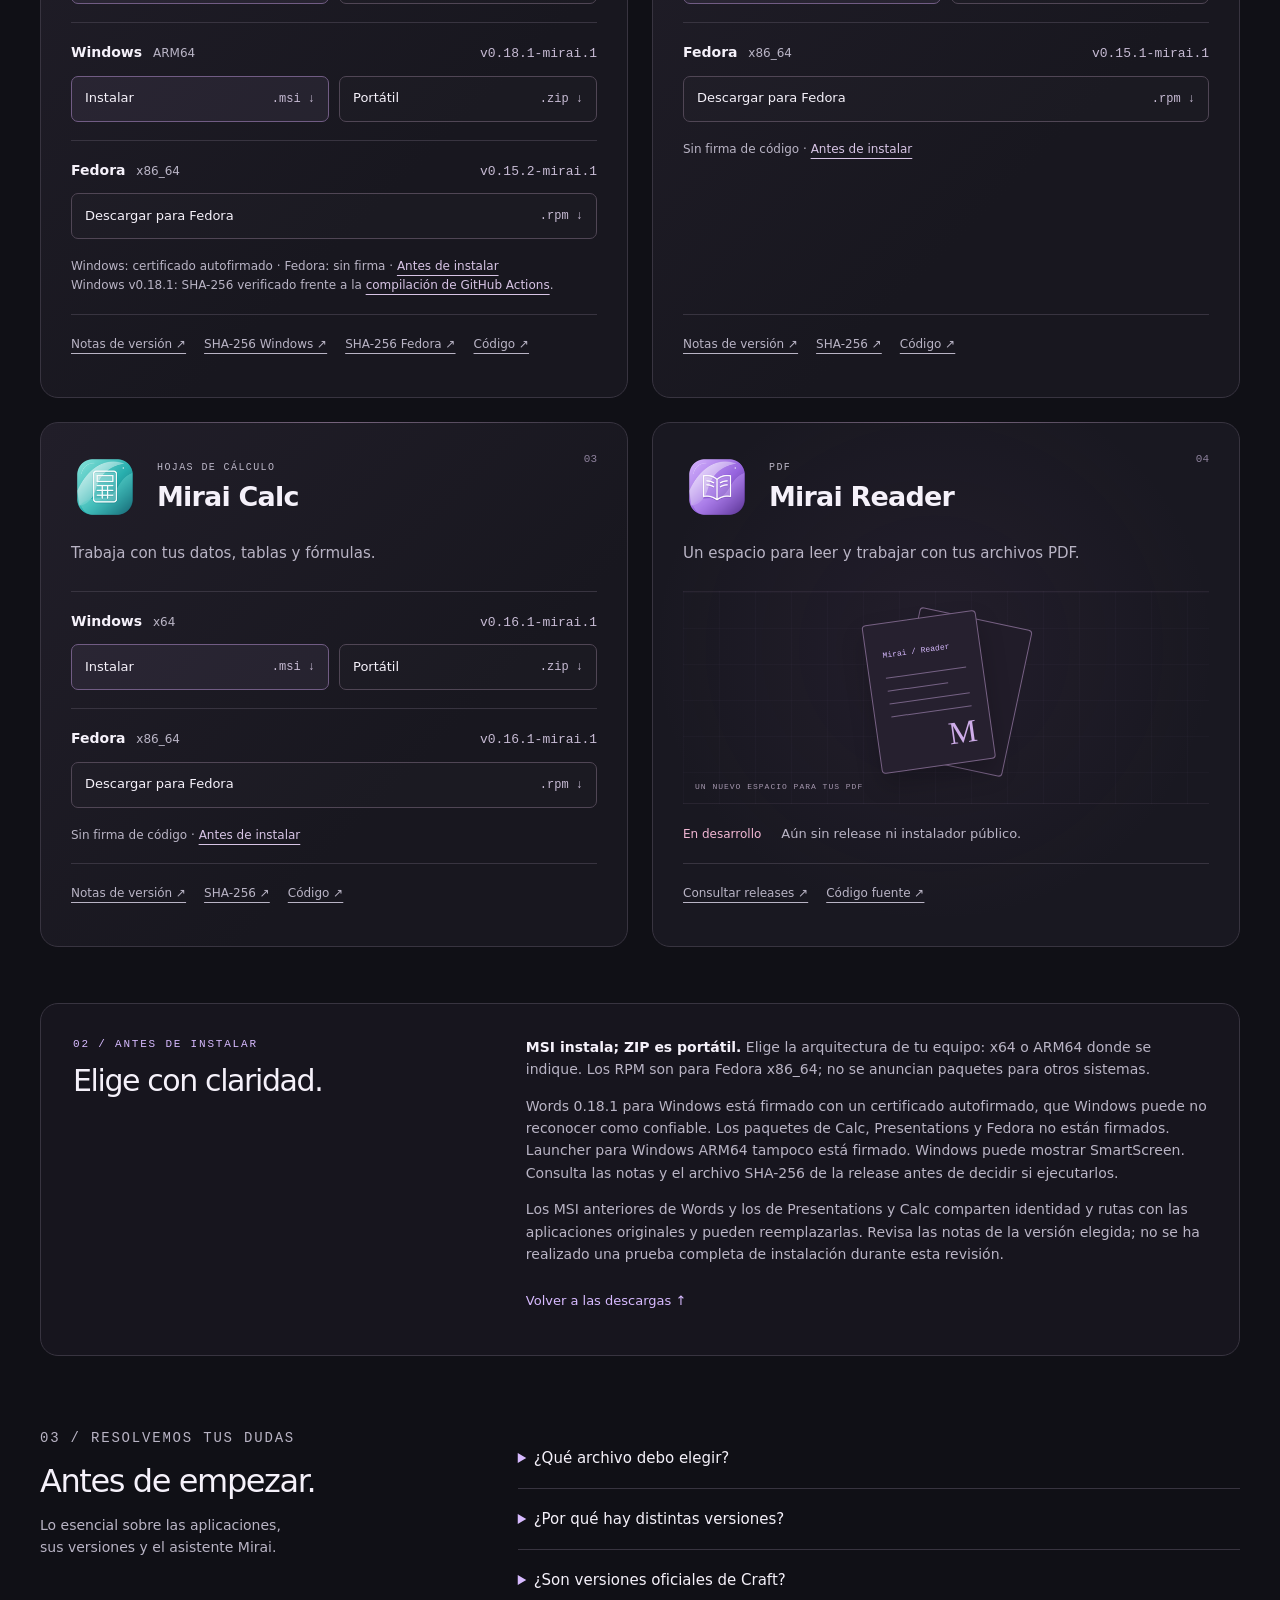
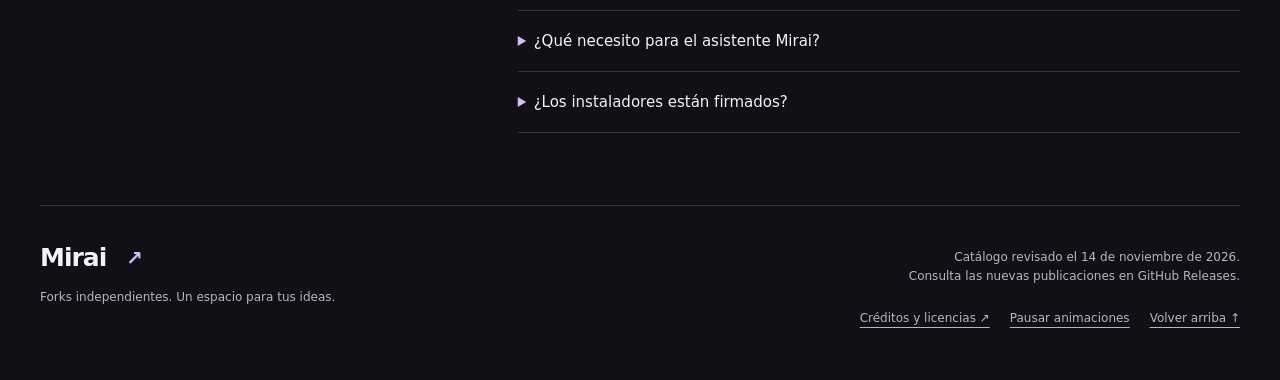
==== commit b384e34d: "Add verified Launcher ARM64 release to downloads" ====
--- a/index.html
+++ b/index.html
@@ -14,14 +14,14 @@
 <header class="site-header"><a class="brand" href="#inicio" aria-label="Mirai, inicio"><img src="assets/launcher.png" alt="" width="40" height="40">Mirai<span class="brand-divider"></span><span class="brand-detail">ESPACIO CREATIVO</span></a><nav aria-label="Principal"><a href="#descargas">Descargas</a><a href="#launcher">Launcher</a><a href="#ayuda">Ayuda</a><a class="nav-github" href="https://github.com/mirasins">GitHub <span aria-hidden="true">↗</span></a></nav></header>
 <main id="contenido" tabindex="-1">
 <section class="hero" aria-labelledby="hero-title"><div class="hero-copy reveal"><p class="eyebrow"><span class="line-mark" aria-hidden="true"></span> LA FAMILIA MIRAI</p><h1 id="hero-title">Un espacio<br>para <span>cada idea.</span></h1><p class="intro">Documentos, presentaciones, hojas de cálculo y PDF. Tus herramientas, conectadas por una misma identidad.</p><div class="hero-actions"><a class="btn primary" href="#descargas">Encuentra tu aplicación <span aria-hidden="true">↘</span></a><a class="text-link" href="#launcher">Conoce Launcher <span aria-hidden="true">↗</span></a></div><p class="hero-note">Forks independientes de la familia Craft.<br>Descargas directamente desde GitHub.</p></div>
-<section class="launcher-feature reveal" id="launcher" aria-labelledby="launcher-title"><div class="feature-top"><span class="label">EL PUNTO DE ENCUENTRO</span><span class="status"><span aria-hidden="true"></span> En desarrollo</span></div><div class="constellation" aria-hidden="true"><svg viewBox="0 0 480 240" fill="none"><ellipse cx="240" cy="120" rx="163" ry="86" class="guide"/><path d="M240 16V224M24 120H456" class="guide"/><circle cx="240" cy="120" r="74"/><circle cx="240" cy="120" r="98" class="guide"/></svg><div class="core-icon"><img src="assets/launcher.png" alt="" width="120" height="120"></div><img class="satellite s1" src="assets/wordcraft.png" alt="" width="52" height="52"><img class="satellite s2" src="assets/pdfcraft.png" alt="" width="52" height="52"><img class="satellite s3" src="assets/gridcraft.png" alt="" width="52" height="52"><img class="satellite s4" src="assets/deckcraft.png" alt="" width="52" height="52"></div><div class="feature-copy"><h2 id="launcher-title">Mirai Launcher</h2><p>Un punto de encuentro para la familia Mirai. El proyecto busca reunir la instalación, actualización y apertura de tus aplicaciones.</p><div class="feature-actions"><a class="btn" href="https://github.com/mirasins/mirai-launcher">Explorar el proyecto <span aria-hidden="true">↗</span></a><a href="https://github.com/mirasins/mirai-launcher/releases">Ver releases ↗</a></div><p class="availability">Aún sin release ni instalador público.</p></div></section></section>
+<section class="launcher-feature reveal" id="launcher" aria-labelledby="launcher-title"><div class="feature-top"><span class="label">EL PUNTO DE ENCUENTRO</span><span class="status"><span aria-hidden="true"></span> En desarrollo</span></div><div class="constellation" aria-hidden="true"><svg viewBox="0 0 480 240" fill="none"><ellipse cx="240" cy="120" rx="163" ry="86" class="guide"/><path d="M240 16V224M24 120H456" class="guide"/><circle cx="240" cy="120" r="74"/><circle cx="240" cy="120" r="98" class="guide"/></svg><div class="core-icon"><img src="assets/launcher.png" alt="" width="120" height="120"></div><img class="satellite s1" src="assets/wordcraft.png" alt="" width="52" height="52"><img class="satellite s2" src="assets/pdfcraft.png" alt="" width="52" height="52"><img class="satellite s3" src="assets/gridcraft.png" alt="" width="52" height="52"><img class="satellite s4" src="assets/deckcraft.png" alt="" width="52" height="52"></div><div class="feature-copy"><h2 id="launcher-title">Mirai Launcher</h2><p>Un punto de encuentro para la familia Mirai. El proyecto busca reunir la instalación, actualización y apertura de tus aplicaciones.</p><div class="feature-actions"><a class="btn" href="https://github.com/mirasins/mirai-launcher">Explorar el proyecto <span aria-hidden="true">↗</span></a><a href="https://github.com/mirasins/mirai-launcher/releases">Ver releases ↗</a></div><div class="platform"><div class="platform-title"><h3>Windows <span>ARM64</span></h3><span class="version">v0.19.2</span></div><div class="download-links"><a class="download install" href="https://github.com/mirasins/mirai-launcher/releases/download/v0.19.2/artcraft-launcher-0.19.2-windows-arm64.msi">Instalar <span>.msi ↓</span></a><a class="download" href="https://github.com/mirasins/mirai-launcher/releases/download/v0.19.2/artcraft-launcher-0.19.2-windows-arm64-portable.zip">Portátil <span>.zip ↓</span></a></div></div><p class="availability">Solo Windows ARM64; sin firma digital. Windows puede mostrar advertencias. La instalación y desinstalación del MSI se probaron, pero no la interfaz gráfica. <a href="https://github.com/mirasins/mirai-launcher/releases/download/v0.19.2/SHA256SUMS.txt">SHA-256 ↗</a> · <a href="https://github.com/mirasins/mirai-launcher/releases/tag/v0.19.2">Notas y procedencia ↗</a></p></div></section></section>
 <nav class="index-strip" aria-label="Aplicaciones Mirai"><a href="#words"><img src="assets/wordcraft.png" alt="" width="46" height="46"><span class="index-name">Words</span><span class="index-arrow" aria-hidden="true">↘</span></a><a href="#presentations"><img src="assets/deckcraft.png" alt="" width="46" height="46"><span class="index-name">Presentations</span><span class="index-arrow" aria-hidden="true">↘</span></a><a href="#calc"><img src="assets/gridcraft.png" alt="" width="46" height="46"><span class="index-name">Calc</span><span class="index-arrow" aria-hidden="true">↘</span></a><a href="#reader"><img src="assets/pdfcraft.png" alt="" width="46" height="46"><span class="index-name">Reader</span><span class="index-arrow" aria-hidden="true">↘</span></a></nav>
 <section id="descargas" aria-labelledby="apps-title"><div class="section-head reveal"><div><p class="eyebrow">01 / APLICACIONES</p><h2 id="apps-title">Herramientas para<br><span>lo que imaginas.</span></h2></div><p>Elige tu aplicación y tu sistema.<br>Solo paquetes publicados en GitHub.</p></div><aside class="download-notice reveal" aria-label="Información de los paquetes"><span class="notice-symbol" aria-hidden="true">i</span><p>Words para Windows usa un certificado autofirmado; los demás paquetes aquí listados no están firmados. La instalación completa no ha sido validada; consulta las notas de cada versión antes de instalar. <a href="#seguridad">Revisa las indicaciones antes de instalar ↘</a></p></aside><div class="grid"><article class="card reveal" id="words" style="--order:0"><div class="app-head"><img src="assets/wordcraft.png" alt="" width="68" height="68"><div><p class="label">Documentos</p><h3>Mirai Words</h3></div><span class="card-number" aria-hidden="true">01</span></div><p class="desc">Da forma a tus ideas, un documento a la vez.</p><div class="platform"><div class="platform-title"><h4>Windows <span>x64</span></h4><span class="version">v0.18.1-mirai.1</span></div><div class="download-links"><a class="download install" href="https://github.com/mirasins/mirai-words-wordcraft-fork/releases/download/v0.18.1-mirai.1/wordcraft-0.18.1-mirai.1-windows-x64.msi" aria-label="Instalar Mirai Words en Windows x64 (v0.18.1-mirai.1, MSI)">Instalar <span>.msi ↓</span></a><a class="download" href="https://github.com/mirasins/mirai-words-wordcraft-fork/releases/download/v0.18.1-mirai.1/wordcraft-0.18.1-mirai.1-windows-x64-portable.zip" aria-label="Descargar Mirai Words portátil para Windows x64 (v0.18.1-mirai.1, ZIP)">Portátil <span>.zip ↓</span></a></div></div><div class="platform"><div class="platform-title"><h4>Windows <span>ARM64</span></h4><span class="version">v0.18.1-mirai.1</span></div><div class="download-links"><a class="download install" href="https://github.com/mirasins/mirai-words-wordcraft-fork/releases/download/v0.18.1-mirai.1/wordcraft-0.18.1-mirai.1-windows-arm64.msi" aria-label="Instalar Mirai Words en Windows arm64 (v0.18.1-mirai.1, MSI)">Instalar <span>.msi ↓</span></a><a class="download" href="https://github.com/mirasins/mirai-words-wordcraft-fork/releases/download/v0.18.1-mirai.1/wordcraft-0.18.1-mirai.1-windows-arm64-portable.zip" aria-label="Descargar Mirai Words portátil para Windows arm64 (v0.18.1-mirai.1, ZIP)">Portátil <span>.zip ↓</span></a></div></div><div class="platform fedora"><div class="platform-title"><h4>Fedora <span>x86_64</span></h4><span class="version">v0.15.2-mirai.1</span></div><a class="download" href="https://github.com/mirasins/mirai-words-wordcraft-fork/releases/download/v0.15.2-mirai.1/wordcraft-0.15.2-mirai.1-linux-x86_64.rpm" aria-label="Descargar Mirai Words para Fedora x86_64 (v0.15.2-mirai.1, RPM)">Descargar para Fedora <span>.rpm ↓</span></a></div><p class="package-note">Windows: certificado autofirmado · Fedora: sin firma · <a href="#seguridad">Antes de instalar</a><br>Windows v0.18.1: SHA-256 verificado frente a la <a href="https://github.com/mirasins/mirai-words-wordcraft-fork/actions/runs/43647325954">compilación de GitHub Actions</a>.</p><div class="sources"><a href="https://github.com/mirasins/mirai-words-wordcraft-fork/releases/tag/v0.18.1-mirai.1" aria-label="Notas de Mirai Words v0.18.1-mirai.1">Notas de versión ↗</a><a href="https://github.com/mirasins/mirai-words-wordcraft-fork/releases/download/v0.18.1-mirai.1/SHA256SUMS.txt" aria-label="Sumas SHA-256 de Mirai Words v0.18.1-mirai.1">SHA-256 Windows ↗</a><a href="https://github.com/mirasins/mirai-words-wordcraft-fork/releases/download/v0.15.2-mirai.1/SHA256SUMS.txt">SHA-256 Fedora ↗</a><a href="https://github.com/mirasins/mirai-words-wordcraft-fork" aria-label="Código fuente de Mirai Words">Código ↗</a></div></article>
 <article class="card reveal" id="presentations" style="--order:1"><div class="app-head"><img src="assets/deckcraft.png" alt="" width="68" height="68"><div><p class="label">Presentaciones</p><h3>Mirai Presentations</h3></div><span class="card-number" aria-hidden="true">02</span></div><p class="desc">Convierte tus ideas en una presentación.</p><div class="platform"><div class="platform-title"><h4>Windows <span>x64</span></h4><span class="version">v0.15.1-mirai.1</span></div><div class="download-links"><a class="download install" href="https://github.com/mirasins/mirai-presentations-deckcraft-fork/releases/download/v0.15.1-mirai.1/deckcraft-0.15.1-mirai.1-windows-x64.msi" aria-label="Instalar Mirai Presentations en Windows x64 (v0.15.1-mirai.1, MSI)">Instalar <span>.msi ↓</span></a><a class="download" href="https://github.com/mirasins/mirai-presentations-deckcraft-fork/releases/download/v0.15.1-mirai.1/deckcraft-0.15.1-mirai.1-windows-x64-portable.zip" aria-label="Descargar Mirai Presentations portátil para Windows x64 (v0.15.1-mirai.1, ZIP)">Portátil <span>.zip ↓</span></a></div></div><div class="platform fedora"><div class="platform-title"><h4>Fedora <span>x86_64</span></h4><span class="version">v0.15.1-mirai.1</span></div><a class="download" href="https://github.com/mirasins/mirai-presentations-deckcraft-fork/releases/download/v0.15.1-mirai.1/deckcraft-0.15.1-mirai.1-linux-x86_64.rpm" aria-label="Descargar Mirai Presentations para Fedora x86_64 (v0.15.1-mirai.1, RPM)">Descargar para Fedora <span>.rpm ↓</span></a></div><p class="package-note">Sin firma de código · <a href="#seguridad">Antes de instalar</a></p><div class="sources"><a href="https://github.com/mirasins/mirai-presentations-deckcraft-fork/releases/tag/v0.15.1-mirai.1" aria-label="Notas de Mirai Presentations v0.15.1-mirai.1">Notas de versión ↗</a><a href="https://github.com/mirasins/mirai-presentations-deckcraft-fork/releases/download/v0.15.1-mirai.1/SHA256SUMS.txt" aria-label="Sumas SHA-256 de Mirai Presentations v0.15.1-mirai.1">SHA-256 ↗</a><a href="https://github.com/mirasins/mirai-presentations-deckcraft-fork" aria-label="Código fuente de Mirai Presentations">Código ↗</a></div></article>
 <article class="card reveal" id="calc" style="--order:2"><div class="app-head"><img src="assets/gridcraft.png" alt="" width="68" height="68"><div><p class="label">Hojas de cálculo</p><h3>Mirai Calc</h3></div><span class="card-number" aria-hidden="true">03</span></div><p class="desc">Trabaja con tus datos, tablas y fórmulas.</p><div class="platform"><div class="platform-title"><h4>Windows <span>x64</span></h4><span class="version">v0.16.1-mirai.1</span></div><div class="download-links"><a class="download install" href="https://github.com/mirasins/mirai-calc-gridcraft-fork/releases/download/v0.16.1-mirai.1/gridcraft-0.16.1-mirai.1-windows-x64.msi" aria-label="Instalar Mirai Calc en Windows x64 (v0.16.1-mirai.1, MSI)">Instalar <span>.msi ↓</span></a><a class="download" href="https://github.com/mirasins/mirai-calc-gridcraft-fork/releases/download/v0.16.1-mirai.1/gridcraft-0.16.1-mirai.1-windows-x64-portable.zip" aria-label="Descargar Mirai Calc portátil para Windows x64 (v0.16.1-mirai.1, ZIP)">Portátil <span>.zip ↓</span></a></div></div><div class="platform fedora"><div class="platform-title"><h4>Fedora <span>x86_64</span></h4><span class="version">v0.16.1-mirai.1</span></div><a class="download" href="https://github.com/mirasins/mirai-calc-gridcraft-fork/releases/download/v0.16.1-mirai.1/gridcraft-0.16.1-mirai.1-linux-x86_64.rpm" aria-label="Descargar Mirai Calc para Fedora x86_64 (v0.16.1-mirai.1, RPM)">Descargar para Fedora <span>.rpm ↓</span></a></div><p class="package-note">Sin firma de código · <a href="#seguridad">Antes de instalar</a></p><div class="sources"><a href="https://github.com/mirasins/mirai-calc-gridcraft-fork/releases/tag/v0.16.1-mirai.1" aria-label="Notas de Mirai Calc v0.16.1-mirai.1">Notas de versión ↗</a><a href="https://github.com/mirasins/mirai-calc-gridcraft-fork/releases/download/v0.16.1-mirai.1/SHA256SUMS.txt" aria-label="Sumas SHA-256 de Mirai Calc v0.16.1-mirai.1">SHA-256 ↗</a><a href="https://github.com/mirasins/mirai-calc-gridcraft-fork" aria-label="Código fuente de Mirai Calc">Código ↗</a></div></article>
 <article class="card reader-card reveal" id="reader" style="--order:3"><div class="app-head"><img src="assets/pdfcraft.png" alt="" width="68" height="68"><div><p class="label">PDF</p><h3>Mirai Reader</h3></div><span class="card-number" aria-hidden="true">04</span></div><p class="desc">Un espacio para leer y trabajar con tus archivos PDF.</p><div class="reader-art" aria-hidden="true"><span class="paper paper-back"></span><span class="paper paper-front"><span>Mirai / Reader</span><i></i><i></i><i></i><i></i><span class="paper-mark">M</span></span><span class="drawing-label">UN NUEVO ESPACIO PARA TUS PDF</span></div><div class="reader-status"><span class="status">En desarrollo</span><p>Aún sin release ni instalador público.</p></div><div class="sources"><a href="https://github.com/mirasins/mirai-reader-pdfcraft-fork/releases">Consultar releases ↗</a><a href="https://github.com/mirasins/mirai-reader-pdfcraft-fork">Código fuente ↗</a></div></article></div></section>
-<section class="safety reveal" id="seguridad" aria-labelledby="safety-title"><div><p class="eyebrow">02 / ANTES DE INSTALAR</p><h2 id="safety-title">Elige con claridad.</h2></div><div><p><strong>MSI instala; ZIP es portátil.</strong> Elige x64 o, en Words, ARM64 según tu equipo. Los RPM son para Fedora x86_64; no se anuncian paquetes para otros sistemas.</p><p>Words 0.18.1 para Windows está firmado con un certificado autofirmado, que Windows puede no reconocer como confiable. Los paquetes de Calc, Presentations y Fedora no están firmados. Windows puede mostrar SmartScreen. Consulta las notas y el archivo SHA-256 de la release antes de decidir si ejecutarlos.</p><p>Los MSI anteriores de Words y los de Presentations y Calc comparten identidad y rutas con las aplicaciones originales y pueden reemplazarlas. Revisa las notas de la versión elegida; no se ha realizado una prueba completa de instalación durante esta revisión.</p><a class="text-link" href="#descargas">Volver a las descargas ↑</a></div></section>
-<section class="help reveal" id="ayuda" aria-labelledby="help-title"><div><p class="eyebrow">03 / RESOLVEMOS TUS DUDAS</p><h2 id="help-title">Antes de empezar.</h2><p>Lo esencial sobre las aplicaciones,<br>sus versiones y el asistente Mirai.</p></div><div><details><summary>¿Qué archivo debo elegir?</summary><p>En Windows, elige la arquitectura de tu equipo: x64 o ARM64 (disponible en Words). El MSI instala la aplicación y el ZIP es la versión portátil. Los paquetes RPM aquí listados se publicaron para Fedora x86_64. Solo se muestran los sistemas con paquetes disponibles.</p></details><details><summary>¿Por qué hay distintas versiones?</summary><p>Los paquetes de Windows y Fedora pueden publicarse por separado. Cada descarga muestra su versión exacta; una versión más nueva de Fedora no significa que exista también para Windows. Consulta todas las releases para ver el historial.</p></details><details><summary>¿Son versiones oficiales de Craft?</summary><p>Son forks independientes mantenidos en los repositorios Mirai de mirasins. Reader deriva de PdfCraft, Words de WordCraft, Presentations de DeckCraft y Calc de GridCraft. El launcher deriva de ArtCraft Launcher. Los nombres originales de algunos archivos se conservan.</p></details><details><summary>¿Qué necesito para el asistente Mirai?</summary><p>El asistente de las aplicaciones requiere Claude Code instalado y una sesión iniciada con tu propia cuenta. El resto de la aplicación puede utilizarse sin el asistente. Revisa los requisitos de la release elegida.</p></details><details><summary>¿Los instaladores están firmados?</summary><p>Words 0.18.1 para Windows usa un certificado autofirmado, sin confianza pública garantizada. Los otros paquetes aquí listados se publicaron sin firma de código. Windows puede mostrar una advertencia de SmartScreen. Comprueba el repositorio de origen y las notas de la versión antes de decidir si ejecutar el archivo.</p></details></div></section>
+<section class="safety reveal" id="seguridad" aria-labelledby="safety-title"><div><p class="eyebrow">02 / ANTES DE INSTALAR</p><h2 id="safety-title">Elige con claridad.</h2></div><div><p><strong>MSI instala; ZIP es portátil.</strong> Elige la arquitectura de tu equipo: x64 o ARM64 donde se indique. Los RPM son para Fedora x86_64; no se anuncian paquetes para otros sistemas.</p><p>Words 0.18.1 para Windows está firmado con un certificado autofirmado, que Windows puede no reconocer como confiable. Los paquetes de Calc, Presentations y Fedora no están firmados. Launcher para Windows ARM64 tampoco está firmado. Windows puede mostrar SmartScreen. Consulta las notas y el archivo SHA-256 de la release antes de decidir si ejecutarlos.</p><p>Los MSI anteriores de Words y los de Presentations y Calc comparten identidad y rutas con las aplicaciones originales y pueden reemplazarlas. Revisa las notas de la versión elegida; no se ha realizado una prueba completa de instalación durante esta revisión.</p><a class="text-link" href="#descargas">Volver a las descargas ↑</a></div></section>
+<section class="help reveal" id="ayuda" aria-labelledby="help-title"><div><p class="eyebrow">03 / RESOLVEMOS TUS DUDAS</p><h2 id="help-title">Antes de empezar.</h2><p>Lo esencial sobre las aplicaciones,<br>sus versiones y el asistente Mirai.</p></div><div><details><summary>¿Qué archivo debo elegir?</summary><p>En Windows, elige la arquitectura de tu equipo: x64 o ARM64 donde esté disponible. El MSI instala la aplicación y el ZIP es la versión portátil. Los paquetes RPM aquí listados se publicaron para Fedora x86_64. Solo se muestran los sistemas con paquetes disponibles.</p></details><details><summary>¿Por qué hay distintas versiones?</summary><p>Los paquetes de Windows y Fedora pueden publicarse por separado. Cada descarga muestra su versión exacta; una versión más nueva de Fedora no significa que exista también para Windows. Consulta todas las releases para ver el historial.</p></details><details><summary>¿Son versiones oficiales de Craft?</summary><p>Son forks independientes mantenidos en los repositorios Mirai de mirasins. Reader deriva de PdfCraft, Words de WordCraft, Presentations de DeckCraft y Calc de GridCraft. El launcher deriva de ArtCraft Launcher. Los nombres originales de algunos archivos se conservan.</p></details><details><summary>¿Qué necesito para el asistente Mirai?</summary><p>El asistente de las aplicaciones requiere Claude Code instalado y una sesión iniciada con tu propia cuenta. El resto de la aplicación puede utilizarse sin el asistente. Revisa los requisitos de la release elegida.</p></details><details><summary>¿Los instaladores están firmados?</summary><p>Words 0.18.1 para Windows usa un certificado autofirmado, sin confianza pública garantizada. Los otros paquetes aquí listados se publicaron sin firma de código. Windows puede mostrar una advertencia de SmartScreen. Comprueba el repositorio de origen y las notas de la versión antes de decidir si ejecutar el archivo.</p></details></div></section>
 </main>
 <footer><div><a class="brand footer-brand" href="#inicio">Mirai <span aria-hidden="true">↗</span></a><p>Forks independientes. Un espacio para tus ideas.</p></div><div class="footer-info"><p>Catálogo revisado el 14 de noviembre de 2026.<br>Consulta las nuevas publicaciones en GitHub Releases.</p><div class="footer-links"><a href="https://github.com/mirasins/mirai-launcher/blob/gh-pages/ATTRIBUTION.md">Créditos y licencias ↗</a><button id="motion-toggle" type="button" aria-pressed="false" hidden>Pausar animaciones</button><a href="#inicio">Volver arriba ↑</a></div></div></footer>
 </div></body></html>
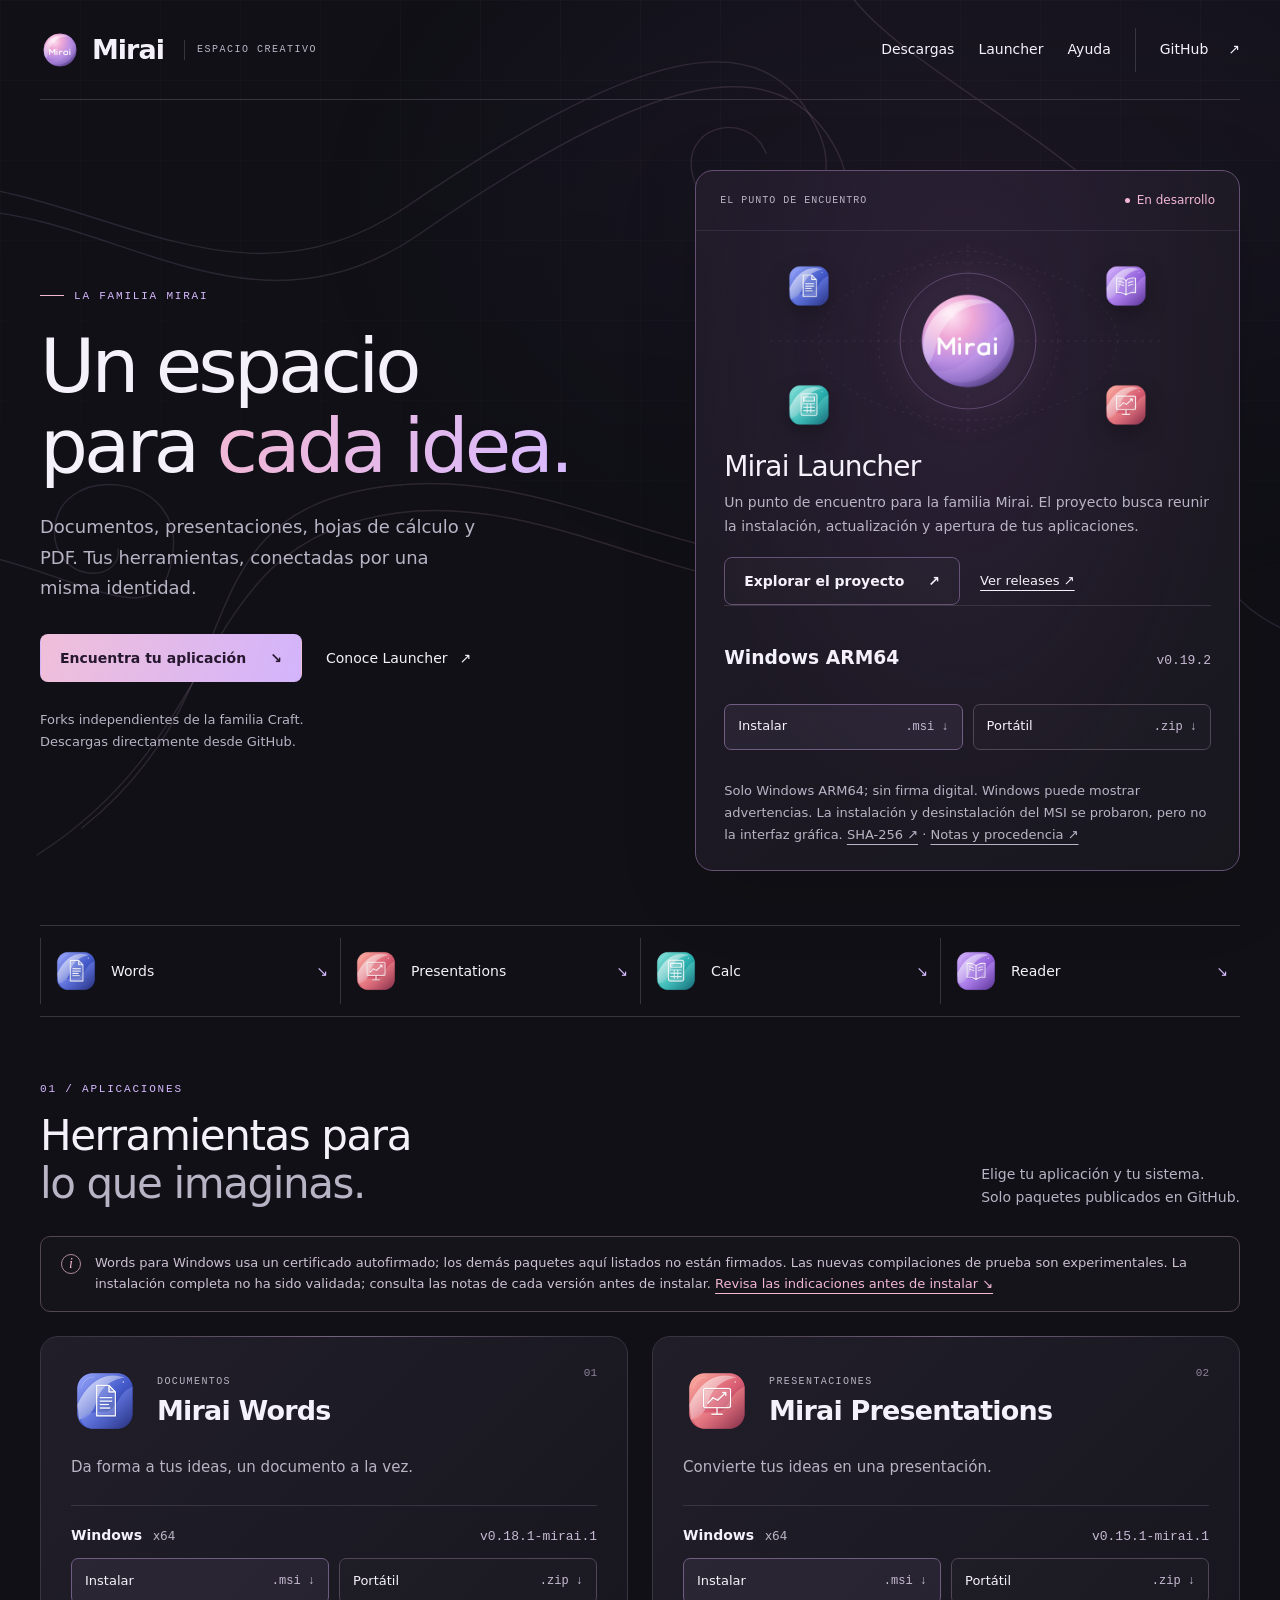
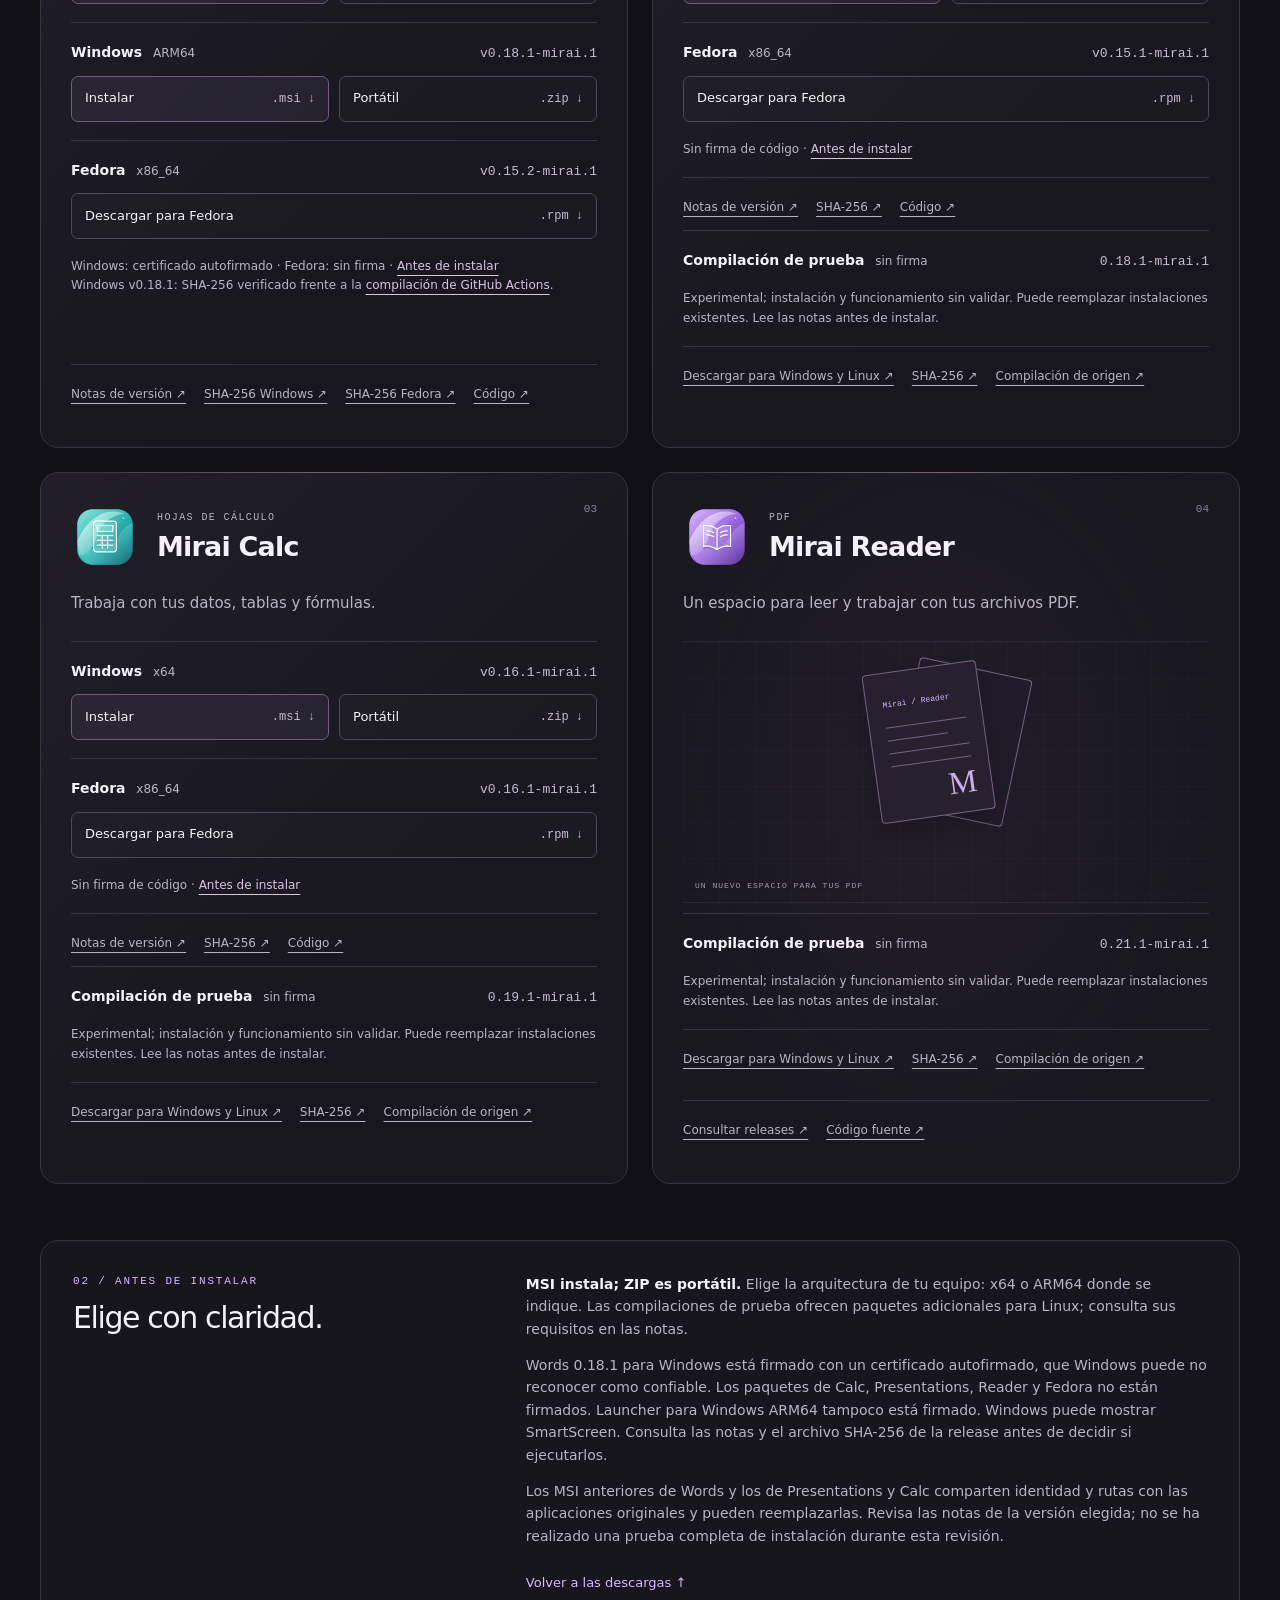
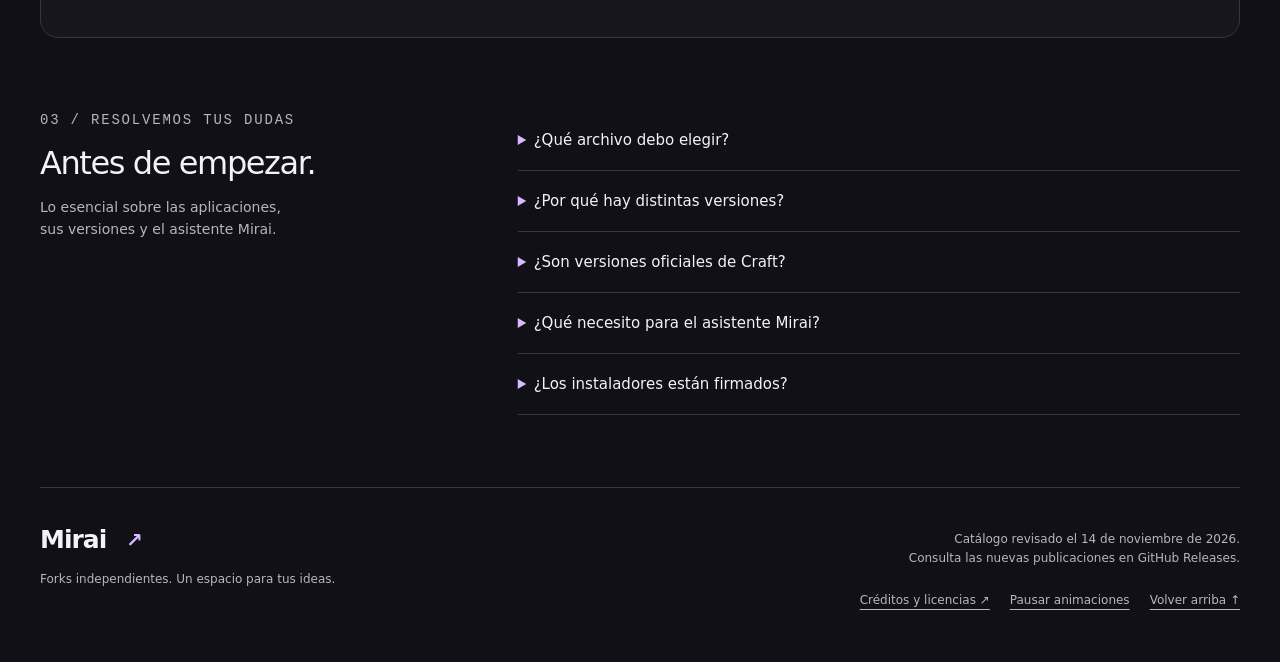
==== commit 4d81a066: "Add public test downloads for Mirai apps" ====
--- a/index.html
+++ b/index.html
@@ -16,11 +16,11 @@
 <section class="hero" aria-labelledby="hero-title"><div class="hero-copy reveal"><p class="eyebrow"><span class="line-mark" aria-hidden="true"></span> LA FAMILIA MIRAI</p><h1 id="hero-title">Un espacio<br>para <span>cada idea.</span></h1><p class="intro">Documentos, presentaciones, hojas de cálculo y PDF. Tus herramientas, conectadas por una misma identidad.</p><div class="hero-actions"><a class="btn primary" href="#descargas">Encuentra tu aplicación <span aria-hidden="true">↘</span></a><a class="text-link" href="#launcher">Conoce Launcher <span aria-hidden="true">↗</span></a></div><p class="hero-note">Forks independientes de la familia Craft.<br>Descargas directamente desde GitHub.</p></div>
 <section class="launcher-feature reveal" id="launcher" aria-labelledby="launcher-title"><div class="feature-top"><span class="label">EL PUNTO DE ENCUENTRO</span><span class="status"><span aria-hidden="true"></span> En desarrollo</span></div><div class="constellation" aria-hidden="true"><svg viewBox="0 0 480 240" fill="none"><ellipse cx="240" cy="120" rx="163" ry="86" class="guide"/><path d="M240 16V224M24 120H456" class="guide"/><circle cx="240" cy="120" r="74"/><circle cx="240" cy="120" r="98" class="guide"/></svg><div class="core-icon"><img src="assets/launcher.png" alt="" width="120" height="120"></div><img class="satellite s1" src="assets/wordcraft.png" alt="" width="52" height="52"><img class="satellite s2" src="assets/pdfcraft.png" alt="" width="52" height="52"><img class="satellite s3" src="assets/gridcraft.png" alt="" width="52" height="52"><img class="satellite s4" src="assets/deckcraft.png" alt="" width="52" height="52"></div><div class="feature-copy"><h2 id="launcher-title">Mirai Launcher</h2><p>Un punto de encuentro para la familia Mirai. El proyecto busca reunir la instalación, actualización y apertura de tus aplicaciones.</p><div class="feature-actions"><a class="btn" href="https://github.com/mirasins/mirai-launcher">Explorar el proyecto <span aria-hidden="true">↗</span></a><a href="https://github.com/mirasins/mirai-launcher/releases">Ver releases ↗</a></div><div class="platform"><div class="platform-title"><h3>Windows <span>ARM64</span></h3><span class="version">v0.19.2</span></div><div class="download-links"><a class="download install" href="https://github.com/mirasins/mirai-launcher/releases/download/v0.19.2/artcraft-launcher-0.19.2-windows-arm64.msi">Instalar <span>.msi ↓</span></a><a class="download" href="https://github.com/mirasins/mirai-launcher/releases/download/v0.19.2/artcraft-launcher-0.19.2-windows-arm64-portable.zip">Portátil <span>.zip ↓</span></a></div></div><p class="availability">Solo Windows ARM64; sin firma digital. Windows puede mostrar advertencias. La instalación y desinstalación del MSI se probaron, pero no la interfaz gráfica. <a href="https://github.com/mirasins/mirai-launcher/releases/download/v0.19.2/SHA256SUMS.txt">SHA-256 ↗</a> · <a href="https://github.com/mirasins/mirai-launcher/releases/tag/v0.19.2">Notas y procedencia ↗</a></p></div></section></section>
 <nav class="index-strip" aria-label="Aplicaciones Mirai"><a href="#words"><img src="assets/wordcraft.png" alt="" width="46" height="46"><span class="index-name">Words</span><span class="index-arrow" aria-hidden="true">↘</span></a><a href="#presentations"><img src="assets/deckcraft.png" alt="" width="46" height="46"><span class="index-name">Presentations</span><span class="index-arrow" aria-hidden="true">↘</span></a><a href="#calc"><img src="assets/gridcraft.png" alt="" width="46" height="46"><span class="index-name">Calc</span><span class="index-arrow" aria-hidden="true">↘</span></a><a href="#reader"><img src="assets/pdfcraft.png" alt="" width="46" height="46"><span class="index-name">Reader</span><span class="index-arrow" aria-hidden="true">↘</span></a></nav>
-<section id="descargas" aria-labelledby="apps-title"><div class="section-head reveal"><div><p class="eyebrow">01 / APLICACIONES</p><h2 id="apps-title">Herramientas para<br><span>lo que imaginas.</span></h2></div><p>Elige tu aplicación y tu sistema.<br>Solo paquetes publicados en GitHub.</p></div><aside class="download-notice reveal" aria-label="Información de los paquetes"><span class="notice-symbol" aria-hidden="true">i</span><p>Words para Windows usa un certificado autofirmado; los demás paquetes aquí listados no están firmados. La instalación completa no ha sido validada; consulta las notas de cada versión antes de instalar. <a href="#seguridad">Revisa las indicaciones antes de instalar ↘</a></p></aside><div class="grid"><article class="card reveal" id="words" style="--order:0"><div class="app-head"><img src="assets/wordcraft.png" alt="" width="68" height="68"><div><p class="label">Documentos</p><h3>Mirai Words</h3></div><span class="card-number" aria-hidden="true">01</span></div><p class="desc">Da forma a tus ideas, un documento a la vez.</p><div class="platform"><div class="platform-title"><h4>Windows <span>x64</span></h4><span class="version">v0.18.1-mirai.1</span></div><div class="download-links"><a class="download install" href="https://github.com/mirasins/mirai-words-wordcraft-fork/releases/download/v0.18.1-mirai.1/wordcraft-0.18.1-mirai.1-windows-x64.msi" aria-label="Instalar Mirai Words en Windows x64 (v0.18.1-mirai.1, MSI)">Instalar <span>.msi ↓</span></a><a class="download" href="https://github.com/mirasins/mirai-words-wordcraft-fork/releases/download/v0.18.1-mirai.1/wordcraft-0.18.1-mirai.1-windows-x64-portable.zip" aria-label="Descargar Mirai Words portátil para Windows x64 (v0.18.1-mirai.1, ZIP)">Portátil <span>.zip ↓</span></a></div></div><div class="platform"><div class="platform-title"><h4>Windows <span>ARM64</span></h4><span class="version">v0.18.1-mirai.1</span></div><div class="download-links"><a class="download install" href="https://github.com/mirasins/mirai-words-wordcraft-fork/releases/download/v0.18.1-mirai.1/wordcraft-0.18.1-mirai.1-windows-arm64.msi" aria-label="Instalar Mirai Words en Windows arm64 (v0.18.1-mirai.1, MSI)">Instalar <span>.msi ↓</span></a><a class="download" href="https://github.com/mirasins/mirai-words-wordcraft-fork/releases/download/v0.18.1-mirai.1/wordcraft-0.18.1-mirai.1-windows-arm64-portable.zip" aria-label="Descargar Mirai Words portátil para Windows arm64 (v0.18.1-mirai.1, ZIP)">Portátil <span>.zip ↓</span></a></div></div><div class="platform fedora"><div class="platform-title"><h4>Fedora <span>x86_64</span></h4><span class="version">v0.15.2-mirai.1</span></div><a class="download" href="https://github.com/mirasins/mirai-words-wordcraft-fork/releases/download/v0.15.2-mirai.1/wordcraft-0.15.2-mirai.1-linux-x86_64.rpm" aria-label="Descargar Mirai Words para Fedora x86_64 (v0.15.2-mirai.1, RPM)">Descargar para Fedora <span>.rpm ↓</span></a></div><p class="package-note">Windows: certificado autofirmado · Fedora: sin firma · <a href="#seguridad">Antes de instalar</a><br>Windows v0.18.1: SHA-256 verificado frente a la <a href="https://github.com/mirasins/mirai-words-wordcraft-fork/actions/runs/43647325954">compilación de GitHub Actions</a>.</p><div class="sources"><a href="https://github.com/mirasins/mirai-words-wordcraft-fork/releases/tag/v0.18.1-mirai.1" aria-label="Notas de Mirai Words v0.18.1-mirai.1">Notas de versión ↗</a><a href="https://github.com/mirasins/mirai-words-wordcraft-fork/releases/download/v0.18.1-mirai.1/SHA256SUMS.txt" aria-label="Sumas SHA-256 de Mirai Words v0.18.1-mirai.1">SHA-256 Windows ↗</a><a href="https://github.com/mirasins/mirai-words-wordcraft-fork/releases/download/v0.15.2-mirai.1/SHA256SUMS.txt">SHA-256 Fedora ↗</a><a href="https://github.com/mirasins/mirai-words-wordcraft-fork" aria-label="Código fuente de Mirai Words">Código ↗</a></div></article>
-<article class="card reveal" id="presentations" style="--order:1"><div class="app-head"><img src="assets/deckcraft.png" alt="" width="68" height="68"><div><p class="label">Presentaciones</p><h3>Mirai Presentations</h3></div><span class="card-number" aria-hidden="true">02</span></div><p class="desc">Convierte tus ideas en una presentación.</p><div class="platform"><div class="platform-title"><h4>Windows <span>x64</span></h4><span class="version">v0.15.1-mirai.1</span></div><div class="download-links"><a class="download install" href="https://github.com/mirasins/mirai-presentations-deckcraft-fork/releases/download/v0.15.1-mirai.1/deckcraft-0.15.1-mirai.1-windows-x64.msi" aria-label="Instalar Mirai Presentations en Windows x64 (v0.15.1-mirai.1, MSI)">Instalar <span>.msi ↓</span></a><a class="download" href="https://github.com/mirasins/mirai-presentations-deckcraft-fork/releases/download/v0.15.1-mirai.1/deckcraft-0.15.1-mirai.1-windows-x64-portable.zip" aria-label="Descargar Mirai Presentations portátil para Windows x64 (v0.15.1-mirai.1, ZIP)">Portátil <span>.zip ↓</span></a></div></div><div class="platform fedora"><div class="platform-title"><h4>Fedora <span>x86_64</span></h4><span class="version">v0.15.1-mirai.1</span></div><a class="download" href="https://github.com/mirasins/mirai-presentations-deckcraft-fork/releases/download/v0.15.1-mirai.1/deckcraft-0.15.1-mirai.1-linux-x86_64.rpm" aria-label="Descargar Mirai Presentations para Fedora x86_64 (v0.15.1-mirai.1, RPM)">Descargar para Fedora <span>.rpm ↓</span></a></div><p class="package-note">Sin firma de código · <a href="#seguridad">Antes de instalar</a></p><div class="sources"><a href="https://github.com/mirasins/mirai-presentations-deckcraft-fork/releases/tag/v0.15.1-mirai.1" aria-label="Notas de Mirai Presentations v0.15.1-mirai.1">Notas de versión ↗</a><a href="https://github.com/mirasins/mirai-presentations-deckcraft-fork/releases/download/v0.15.1-mirai.1/SHA256SUMS.txt" aria-label="Sumas SHA-256 de Mirai Presentations v0.15.1-mirai.1">SHA-256 ↗</a><a href="https://github.com/mirasins/mirai-presentations-deckcraft-fork" aria-label="Código fuente de Mirai Presentations">Código ↗</a></div></article>
-<article class="card reveal" id="calc" style="--order:2"><div class="app-head"><img src="assets/gridcraft.png" alt="" width="68" height="68"><div><p class="label">Hojas de cálculo</p><h3>Mirai Calc</h3></div><span class="card-number" aria-hidden="true">03</span></div><p class="desc">Trabaja con tus datos, tablas y fórmulas.</p><div class="platform"><div class="platform-title"><h4>Windows <span>x64</span></h4><span class="version">v0.16.1-mirai.1</span></div><div class="download-links"><a class="download install" href="https://github.com/mirasins/mirai-calc-gridcraft-fork/releases/download/v0.16.1-mirai.1/gridcraft-0.16.1-mirai.1-windows-x64.msi" aria-label="Instalar Mirai Calc en Windows x64 (v0.16.1-mirai.1, MSI)">Instalar <span>.msi ↓</span></a><a class="download" href="https://github.com/mirasins/mirai-calc-gridcraft-fork/releases/download/v0.16.1-mirai.1/gridcraft-0.16.1-mirai.1-windows-x64-portable.zip" aria-label="Descargar Mirai Calc portátil para Windows x64 (v0.16.1-mirai.1, ZIP)">Portátil <span>.zip ↓</span></a></div></div><div class="platform fedora"><div class="platform-title"><h4>Fedora <span>x86_64</span></h4><span class="version">v0.16.1-mirai.1</span></div><a class="download" href="https://github.com/mirasins/mirai-calc-gridcraft-fork/releases/download/v0.16.1-mirai.1/gridcraft-0.16.1-mirai.1-linux-x86_64.rpm" aria-label="Descargar Mirai Calc para Fedora x86_64 (v0.16.1-mirai.1, RPM)">Descargar para Fedora <span>.rpm ↓</span></a></div><p class="package-note">Sin firma de código · <a href="#seguridad">Antes de instalar</a></p><div class="sources"><a href="https://github.com/mirasins/mirai-calc-gridcraft-fork/releases/tag/v0.16.1-mirai.1" aria-label="Notas de Mirai Calc v0.16.1-mirai.1">Notas de versión ↗</a><a href="https://github.com/mirasins/mirai-calc-gridcraft-fork/releases/download/v0.16.1-mirai.1/SHA256SUMS.txt" aria-label="Sumas SHA-256 de Mirai Calc v0.16.1-mirai.1">SHA-256 ↗</a><a href="https://github.com/mirasins/mirai-calc-gridcraft-fork" aria-label="Código fuente de Mirai Calc">Código ↗</a></div></article>
-<article class="card reader-card reveal" id="reader" style="--order:3"><div class="app-head"><img src="assets/pdfcraft.png" alt="" width="68" height="68"><div><p class="label">PDF</p><h3>Mirai Reader</h3></div><span class="card-number" aria-hidden="true">04</span></div><p class="desc">Un espacio para leer y trabajar con tus archivos PDF.</p><div class="reader-art" aria-hidden="true"><span class="paper paper-back"></span><span class="paper paper-front"><span>Mirai / Reader</span><i></i><i></i><i></i><i></i><span class="paper-mark">M</span></span><span class="drawing-label">UN NUEVO ESPACIO PARA TUS PDF</span></div><div class="reader-status"><span class="status">En desarrollo</span><p>Aún sin release ni instalador público.</p></div><div class="sources"><a href="https://github.com/mirasins/mirai-reader-pdfcraft-fork/releases">Consultar releases ↗</a><a href="https://github.com/mirasins/mirai-reader-pdfcraft-fork">Código fuente ↗</a></div></article></div></section>
-<section class="safety reveal" id="seguridad" aria-labelledby="safety-title"><div><p class="eyebrow">02 / ANTES DE INSTALAR</p><h2 id="safety-title">Elige con claridad.</h2></div><div><p><strong>MSI instala; ZIP es portátil.</strong> Elige la arquitectura de tu equipo: x64 o ARM64 donde se indique. Los RPM son para Fedora x86_64; no se anuncian paquetes para otros sistemas.</p><p>Words 0.18.1 para Windows está firmado con un certificado autofirmado, que Windows puede no reconocer como confiable. Los paquetes de Calc, Presentations y Fedora no están firmados. Launcher para Windows ARM64 tampoco está firmado. Windows puede mostrar SmartScreen. Consulta las notas y el archivo SHA-256 de la release antes de decidir si ejecutarlos.</p><p>Los MSI anteriores de Words y los de Presentations y Calc comparten identidad y rutas con las aplicaciones originales y pueden reemplazarlas. Revisa las notas de la versión elegida; no se ha realizado una prueba completa de instalación durante esta revisión.</p><a class="text-link" href="#descargas">Volver a las descargas ↑</a></div></section>
+<section id="descargas" aria-labelledby="apps-title"><div class="section-head reveal"><div><p class="eyebrow">01 / APLICACIONES</p><h2 id="apps-title">Herramientas para<br><span>lo que imaginas.</span></h2></div><p>Elige tu aplicación y tu sistema.<br>Solo paquetes publicados en GitHub.</p></div><aside class="download-notice reveal" aria-label="Información de los paquetes"><span class="notice-symbol" aria-hidden="true">i</span><p>Words para Windows usa un certificado autofirmado; los demás paquetes aquí listados no están firmados. Las nuevas compilaciones de prueba son experimentales. La instalación completa no ha sido validada; consulta las notas de cada versión antes de instalar. <a href="#seguridad">Revisa las indicaciones antes de instalar ↘</a></p></aside><div class="grid"><article class="card reveal" id="words" style="--order:0"><div class="app-head"><img src="assets/wordcraft.png" alt="" width="68" height="68"><div><p class="label">Documentos</p><h3>Mirai Words</h3></div><span class="card-number" aria-hidden="true">01</span></div><p class="desc">Da forma a tus ideas, un documento a la vez.</p><div class="platform"><div class="platform-title"><h4>Windows <span>x64</span></h4><span class="version">v0.18.1-mirai.1</span></div><div class="download-links"><a class="download install" href="https://github.com/mirasins/mirai-words-wordcraft-fork/releases/download/v0.18.1-mirai.1/wordcraft-0.18.1-mirai.1-windows-x64.msi" aria-label="Instalar Mirai Words en Windows x64 (v0.18.1-mirai.1, MSI)">Instalar <span>.msi ↓</span></a><a class="download" href="https://github.com/mirasins/mirai-words-wordcraft-fork/releases/download/v0.18.1-mirai.1/wordcraft-0.18.1-mirai.1-windows-x64-portable.zip" aria-label="Descargar Mirai Words portátil para Windows x64 (v0.18.1-mirai.1, ZIP)">Portátil <span>.zip ↓</span></a></div></div><div class="platform"><div class="platform-title"><h4>Windows <span>ARM64</span></h4><span class="version">v0.18.1-mirai.1</span></div><div class="download-links"><a class="download install" href="https://github.com/mirasins/mirai-words-wordcraft-fork/releases/download/v0.18.1-mirai.1/wordcraft-0.18.1-mirai.1-windows-arm64.msi" aria-label="Instalar Mirai Words en Windows arm64 (v0.18.1-mirai.1, MSI)">Instalar <span>.msi ↓</span></a><a class="download" href="https://github.com/mirasins/mirai-words-wordcraft-fork/releases/download/v0.18.1-mirai.1/wordcraft-0.18.1-mirai.1-windows-arm64-portable.zip" aria-label="Descargar Mirai Words portátil para Windows arm64 (v0.18.1-mirai.1, ZIP)">Portátil <span>.zip ↓</span></a></div></div><div class="platform fedora"><div class="platform-title"><h4>Fedora <span>x86_64</span></h4><span class="version">v0.15.2-mirai.1</span></div><a class="download" href="https://github.com/mirasins/mirai-words-wordcraft-fork/releases/download/v0.15.2-mirai.1/wordcraft-0.15.2-mirai.1-linux-x86_64.rpm" aria-label="Descargar Mirai Words para Fedora x86_64 (v0.15.2-mirai.1, RPM)">Descargar para Fedora <span>.rpm ↓</span></a></div><p class="package-note">Windows: certificado autofirmado · Fedora: sin firma · <a href="#seguridad">Antes de instalar</a><br>Windows v0.18.1: SHA-256 verificado frente a la <a href="https://github.com/mirasins/mirai-words-wordcraft-fork/actions/runs/43647325954">compilación de GitHub Actions</a>.</p><div class="sources"><a href="https://github.com/mirasins/mirai-words-wordcraft-fork/releases/tag/v0.18.1-mirai.1" aria-label="Notas de Mirai Words v0.18.1-mirai.1">Notas de versión ↗</a><a href="https://github.com/mirasins/mirai-words-wordcraft-fork/releases/download/v0.18.1-mirai.1/SHA256SUMS.txt" aria-label="Sumas SHA-256 de Mirai Words v0.18.1-mirai.1">SHA-256 Windows ↗</a><a href="https://github.com/mirasins/mirai-words-wordcraft-fork/releases/download/v0.15.2-mirai.1/SHA256SUMS.txt">SHA-256 Fedora ↗</a><a href="https://github.com/mirasins/mirai-words-wordcraft-fork" aria-label="Código fuente de Mirai Words">Código ↗</a></div></article>
+<article class="card reveal" id="presentations" style="--order:1"><div class="app-head"><img src="assets/deckcraft.png" alt="" width="68" height="68"><div><p class="label">Presentaciones</p><h3>Mirai Presentations</h3></div><span class="card-number" aria-hidden="true">02</span></div><p class="desc">Convierte tus ideas en una presentación.</p><div class="platform"><div class="platform-title"><h4>Windows <span>x64</span></h4><span class="version">v0.15.1-mirai.1</span></div><div class="download-links"><a class="download install" href="https://github.com/mirasins/mirai-presentations-deckcraft-fork/releases/download/v0.15.1-mirai.1/deckcraft-0.15.1-mirai.1-windows-x64.msi" aria-label="Instalar Mirai Presentations en Windows x64 (v0.15.1-mirai.1, MSI)">Instalar <span>.msi ↓</span></a><a class="download" href="https://github.com/mirasins/mirai-presentations-deckcraft-fork/releases/download/v0.15.1-mirai.1/deckcraft-0.15.1-mirai.1-windows-x64-portable.zip" aria-label="Descargar Mirai Presentations portátil para Windows x64 (v0.15.1-mirai.1, ZIP)">Portátil <span>.zip ↓</span></a></div></div><div class="platform fedora"><div class="platform-title"><h4>Fedora <span>x86_64</span></h4><span class="version">v0.15.1-mirai.1</span></div><a class="download" href="https://github.com/mirasins/mirai-presentations-deckcraft-fork/releases/download/v0.15.1-mirai.1/deckcraft-0.15.1-mirai.1-linux-x86_64.rpm" aria-label="Descargar Mirai Presentations para Fedora x86_64 (v0.15.1-mirai.1, RPM)">Descargar para Fedora <span>.rpm ↓</span></a></div><p class="package-note">Sin firma de código · <a href="#seguridad">Antes de instalar</a></p><div class="sources"><a href="https://github.com/mirasins/mirai-presentations-deckcraft-fork/releases/tag/v0.15.1-mirai.1" aria-label="Notas de Mirai Presentations v0.15.1-mirai.1">Notas de versión ↗</a><a href="https://github.com/mirasins/mirai-presentations-deckcraft-fork/releases/download/v0.15.1-mirai.1/SHA256SUMS.txt" aria-label="Sumas SHA-256 de Mirai Presentations v0.15.1-mirai.1">SHA-256 ↗</a><a href="https://github.com/mirasins/mirai-presentations-deckcraft-fork" aria-label="Código fuente de Mirai Presentations">Código ↗</a></div><div class="platform"><div class="platform-title"><h4>Compilación de prueba <span>sin firma</span></h4><span class="version">0.18.1-mirai.1</span></div><p class="package-note">Experimental; instalación y funcionamiento sin validar. Puede reemplazar instalaciones existentes. Lee las notas antes de instalar.</p><div class="sources"><a href="https://github.com/mirasins/mirai-presentations-deckcraft-fork/releases/tag/test-20261115-run-43661171081">Descargar para Windows y Linux ↗</a><a href="https://github.com/mirasins/mirai-presentations-deckcraft-fork/releases/download/test-20261115-run-43661171081/SHA256SUMS.txt">SHA-256 ↗</a><a href="https://github.com/mirasins/mirai-presentations-deckcraft-fork/actions/runs/43661171081">Compilación de origen ↗</a></div></div></article>
+<article class="card reveal" id="calc" style="--order:2"><div class="app-head"><img src="assets/gridcraft.png" alt="" width="68" height="68"><div><p class="label">Hojas de cálculo</p><h3>Mirai Calc</h3></div><span class="card-number" aria-hidden="true">03</span></div><p class="desc">Trabaja con tus datos, tablas y fórmulas.</p><div class="platform"><div class="platform-title"><h4>Windows <span>x64</span></h4><span class="version">v0.16.1-mirai.1</span></div><div class="download-links"><a class="download install" href="https://github.com/mirasins/mirai-calc-gridcraft-fork/releases/download/v0.16.1-mirai.1/gridcraft-0.16.1-mirai.1-windows-x64.msi" aria-label="Instalar Mirai Calc en Windows x64 (v0.16.1-mirai.1, MSI)">Instalar <span>.msi ↓</span></a><a class="download" href="https://github.com/mirasins/mirai-calc-gridcraft-fork/releases/download/v0.16.1-mirai.1/gridcraft-0.16.1-mirai.1-windows-x64-portable.zip" aria-label="Descargar Mirai Calc portátil para Windows x64 (v0.16.1-mirai.1, ZIP)">Portátil <span>.zip ↓</span></a></div></div><div class="platform fedora"><div class="platform-title"><h4>Fedora <span>x86_64</span></h4><span class="version">v0.16.1-mirai.1</span></div><a class="download" href="https://github.com/mirasins/mirai-calc-gridcraft-fork/releases/download/v0.16.1-mirai.1/gridcraft-0.16.1-mirai.1-linux-x86_64.rpm" aria-label="Descargar Mirai Calc para Fedora x86_64 (v0.16.1-mirai.1, RPM)">Descargar para Fedora <span>.rpm ↓</span></a></div><p class="package-note">Sin firma de código · <a href="#seguridad">Antes de instalar</a></p><div class="sources"><a href="https://github.com/mirasins/mirai-calc-gridcraft-fork/releases/tag/v0.16.1-mirai.1" aria-label="Notas de Mirai Calc v0.16.1-mirai.1">Notas de versión ↗</a><a href="https://github.com/mirasins/mirai-calc-gridcraft-fork/releases/download/v0.16.1-mirai.1/SHA256SUMS.txt" aria-label="Sumas SHA-256 de Mirai Calc v0.16.1-mirai.1">SHA-256 ↗</a><a href="https://github.com/mirasins/mirai-calc-gridcraft-fork" aria-label="Código fuente de Mirai Calc">Código ↗</a></div><div class="platform"><div class="platform-title"><h4>Compilación de prueba <span>sin firma</span></h4><span class="version">0.19.1-mirai.1</span></div><p class="package-note">Experimental; instalación y funcionamiento sin validar. Puede reemplazar instalaciones existentes. Lee las notas antes de instalar.</p><div class="sources"><a href="https://github.com/mirasins/mirai-calc-gridcraft-fork/releases/tag/test-20261115-run-43661171040">Descargar para Windows y Linux ↗</a><a href="https://github.com/mirasins/mirai-calc-gridcraft-fork/releases/download/test-20261115-run-43661171040/SHA256SUMS.txt">SHA-256 ↗</a><a href="https://github.com/mirasins/mirai-calc-gridcraft-fork/actions/runs/43661171040">Compilación de origen ↗</a></div></div></article>
+<article class="card reader-card reveal" id="reader" style="--order:3"><div class="app-head"><img src="assets/pdfcraft.png" alt="" width="68" height="68"><div><p class="label">PDF</p><h3>Mirai Reader</h3></div><span class="card-number" aria-hidden="true">04</span></div><p class="desc">Un espacio para leer y trabajar con tus archivos PDF.</p><div class="reader-art" aria-hidden="true"><span class="paper paper-back"></span><span class="paper paper-front"><span>Mirai / Reader</span><i></i><i></i><i></i><i></i><span class="paper-mark">M</span></span><span class="drawing-label">UN NUEVO ESPACIO PARA TUS PDF</span></div><div class="platform"><div class="platform-title"><h4>Compilación de prueba <span>sin firma</span></h4><span class="version">0.21.1-mirai.1</span></div><p class="package-note">Experimental; instalación y funcionamiento sin validar. Puede reemplazar instalaciones existentes. Lee las notas antes de instalar.</p><div class="sources"><a href="https://github.com/mirasins/mirai-reader-pdfcraft-fork/releases/tag/test-20261115-run-43661170886">Descargar para Windows y Linux ↗</a><a href="https://github.com/mirasins/mirai-reader-pdfcraft-fork/releases/download/test-20261115-run-43661170886/SHA256SUMS.txt">SHA-256 ↗</a><a href="https://github.com/mirasins/mirai-reader-pdfcraft-fork/actions/runs/43661170886">Compilación de origen ↗</a></div></div><div class="sources"><a href="https://github.com/mirasins/mirai-reader-pdfcraft-fork/releases">Consultar releases ↗</a><a href="https://github.com/mirasins/mirai-reader-pdfcraft-fork">Código fuente ↗</a></div></article></div></section>
+<section class="safety reveal" id="seguridad" aria-labelledby="safety-title"><div><p class="eyebrow">02 / ANTES DE INSTALAR</p><h2 id="safety-title">Elige con claridad.</h2></div><div><p><strong>MSI instala; ZIP es portátil.</strong> Elige la arquitectura de tu equipo: x64 o ARM64 donde se indique. Las compilaciones de prueba ofrecen paquetes adicionales para Linux; consulta sus requisitos en las notas.</p><p>Words 0.18.1 para Windows está firmado con un certificado autofirmado, que Windows puede no reconocer como confiable. Los paquetes de Calc, Presentations, Reader y Fedora no están firmados. Launcher para Windows ARM64 tampoco está firmado. Windows puede mostrar SmartScreen. Consulta las notas y el archivo SHA-256 de la release antes de decidir si ejecutarlos.</p><p>Los MSI anteriores de Words y los de Presentations y Calc comparten identidad y rutas con las aplicaciones originales y pueden reemplazarlas. Revisa las notas de la versión elegida; no se ha realizado una prueba completa de instalación durante esta revisión.</p><a class="text-link" href="#descargas">Volver a las descargas ↑</a></div></section>
 <section class="help reveal" id="ayuda" aria-labelledby="help-title"><div><p class="eyebrow">03 / RESOLVEMOS TUS DUDAS</p><h2 id="help-title">Antes de empezar.</h2><p>Lo esencial sobre las aplicaciones,<br>sus versiones y el asistente Mirai.</p></div><div><details><summary>¿Qué archivo debo elegir?</summary><p>En Windows, elige la arquitectura de tu equipo: x64 o ARM64 donde esté disponible. El MSI instala la aplicación y el ZIP es la versión portátil. Los paquetes RPM aquí listados se publicaron para Fedora x86_64. Solo se muestran los sistemas con paquetes disponibles.</p></details><details><summary>¿Por qué hay distintas versiones?</summary><p>Los paquetes de Windows y Fedora pueden publicarse por separado. Cada descarga muestra su versión exacta; una versión más nueva de Fedora no significa que exista también para Windows. Consulta todas las releases para ver el historial.</p></details><details><summary>¿Son versiones oficiales de Craft?</summary><p>Son forks independientes mantenidos en los repositorios Mirai de mirasins. Reader deriva de PdfCraft, Words de WordCraft, Presentations de DeckCraft y Calc de GridCraft. El launcher deriva de ArtCraft Launcher. Los nombres originales de algunos archivos se conservan.</p></details><details><summary>¿Qué necesito para el asistente Mirai?</summary><p>El asistente de las aplicaciones requiere Claude Code instalado y una sesión iniciada con tu propia cuenta. El resto de la aplicación puede utilizarse sin el asistente. Revisa los requisitos de la release elegida.</p></details><details><summary>¿Los instaladores están firmados?</summary><p>Words 0.18.1 para Windows usa un certificado autofirmado, sin confianza pública garantizada. Los otros paquetes aquí listados se publicaron sin firma de código. Windows puede mostrar una advertencia de SmartScreen. Comprueba el repositorio de origen y las notas de la versión antes de decidir si ejecutar el archivo.</p></details></div></section>
 </main>
 <footer><div><a class="brand footer-brand" href="#inicio">Mirai <span aria-hidden="true">↗</span></a><p>Forks independientes. Un espacio para tus ideas.</p></div><div class="footer-info"><p>Catálogo revisado el 14 de noviembre de 2026.<br>Consulta las nuevas publicaciones en GitHub Releases.</p><div class="footer-links"><a href="https://github.com/mirasins/mirai-launcher/blob/gh-pages/ATTRIBUTION.md">Créditos y licencias ↗</a><button id="motion-toggle" type="button" aria-pressed="false" hidden>Pausar animaciones</button><a href="#inicio">Volver arriba ↑</a></div></div></footer>
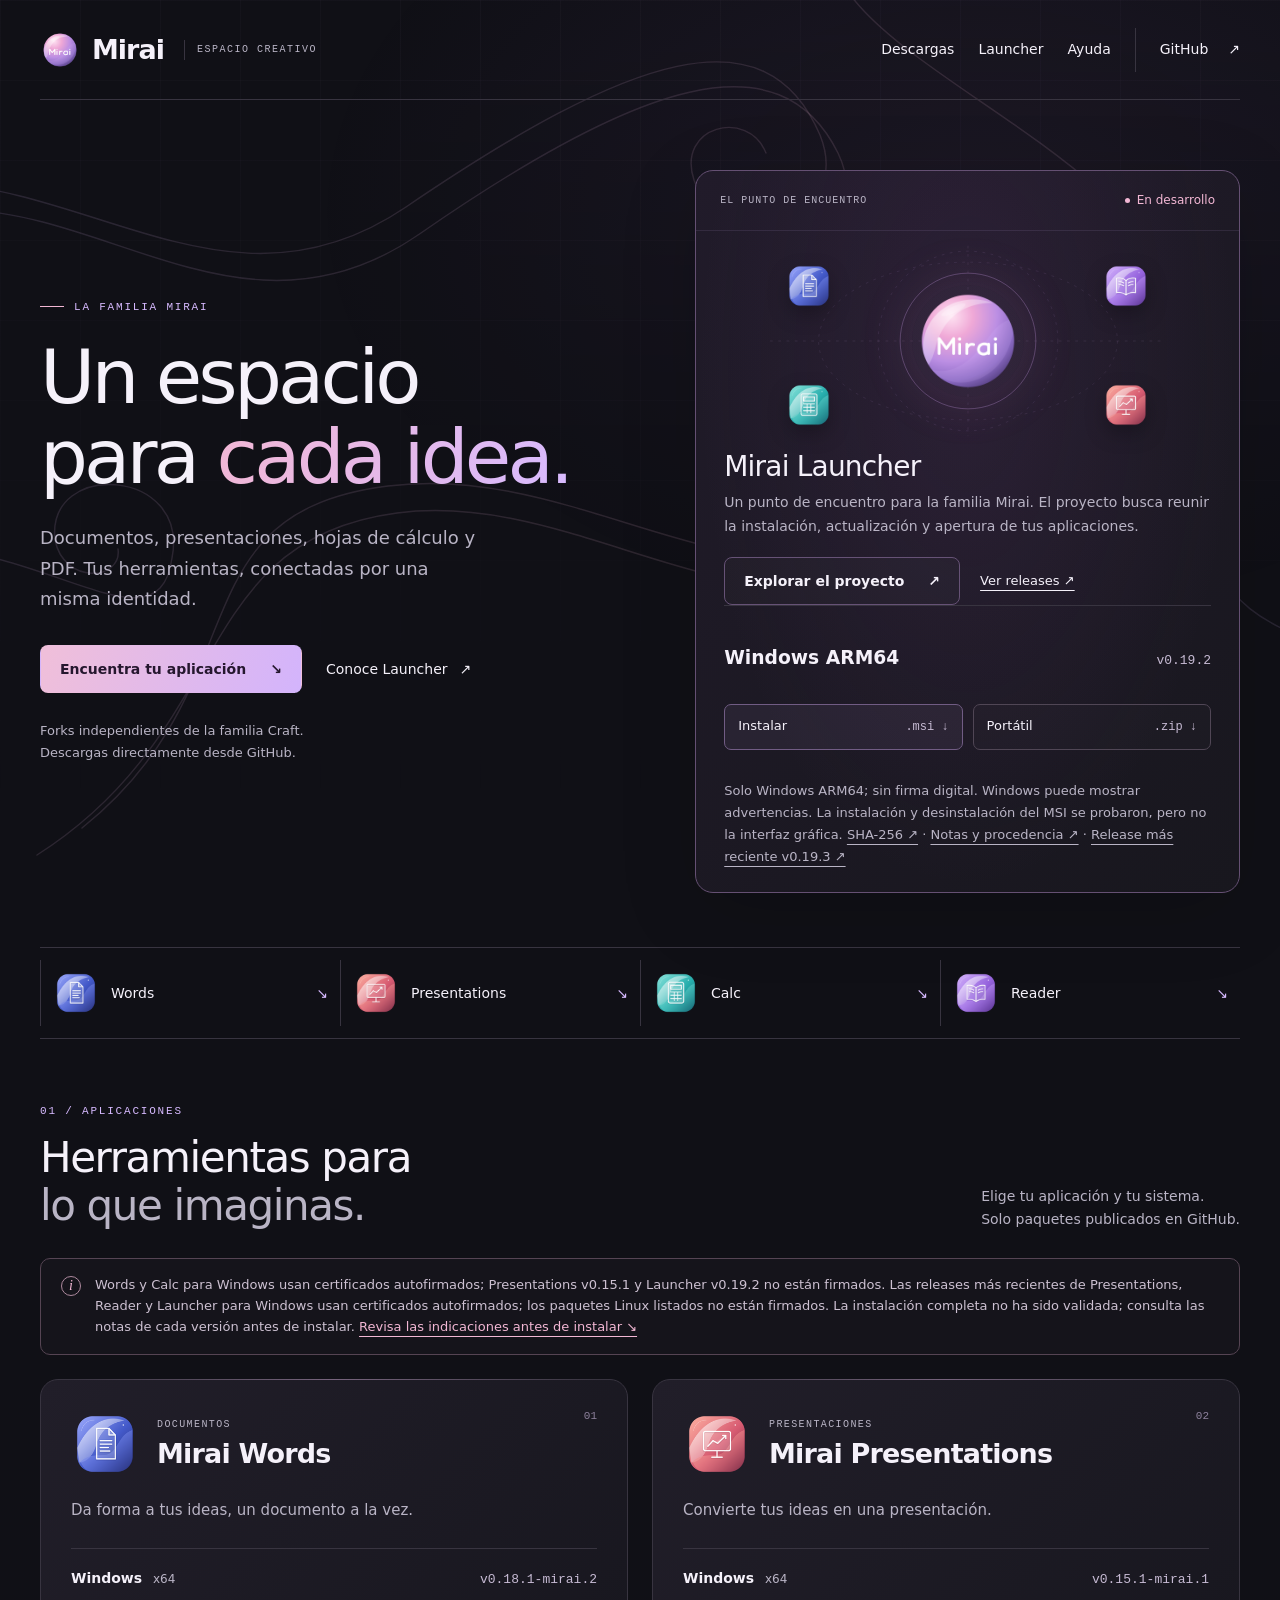
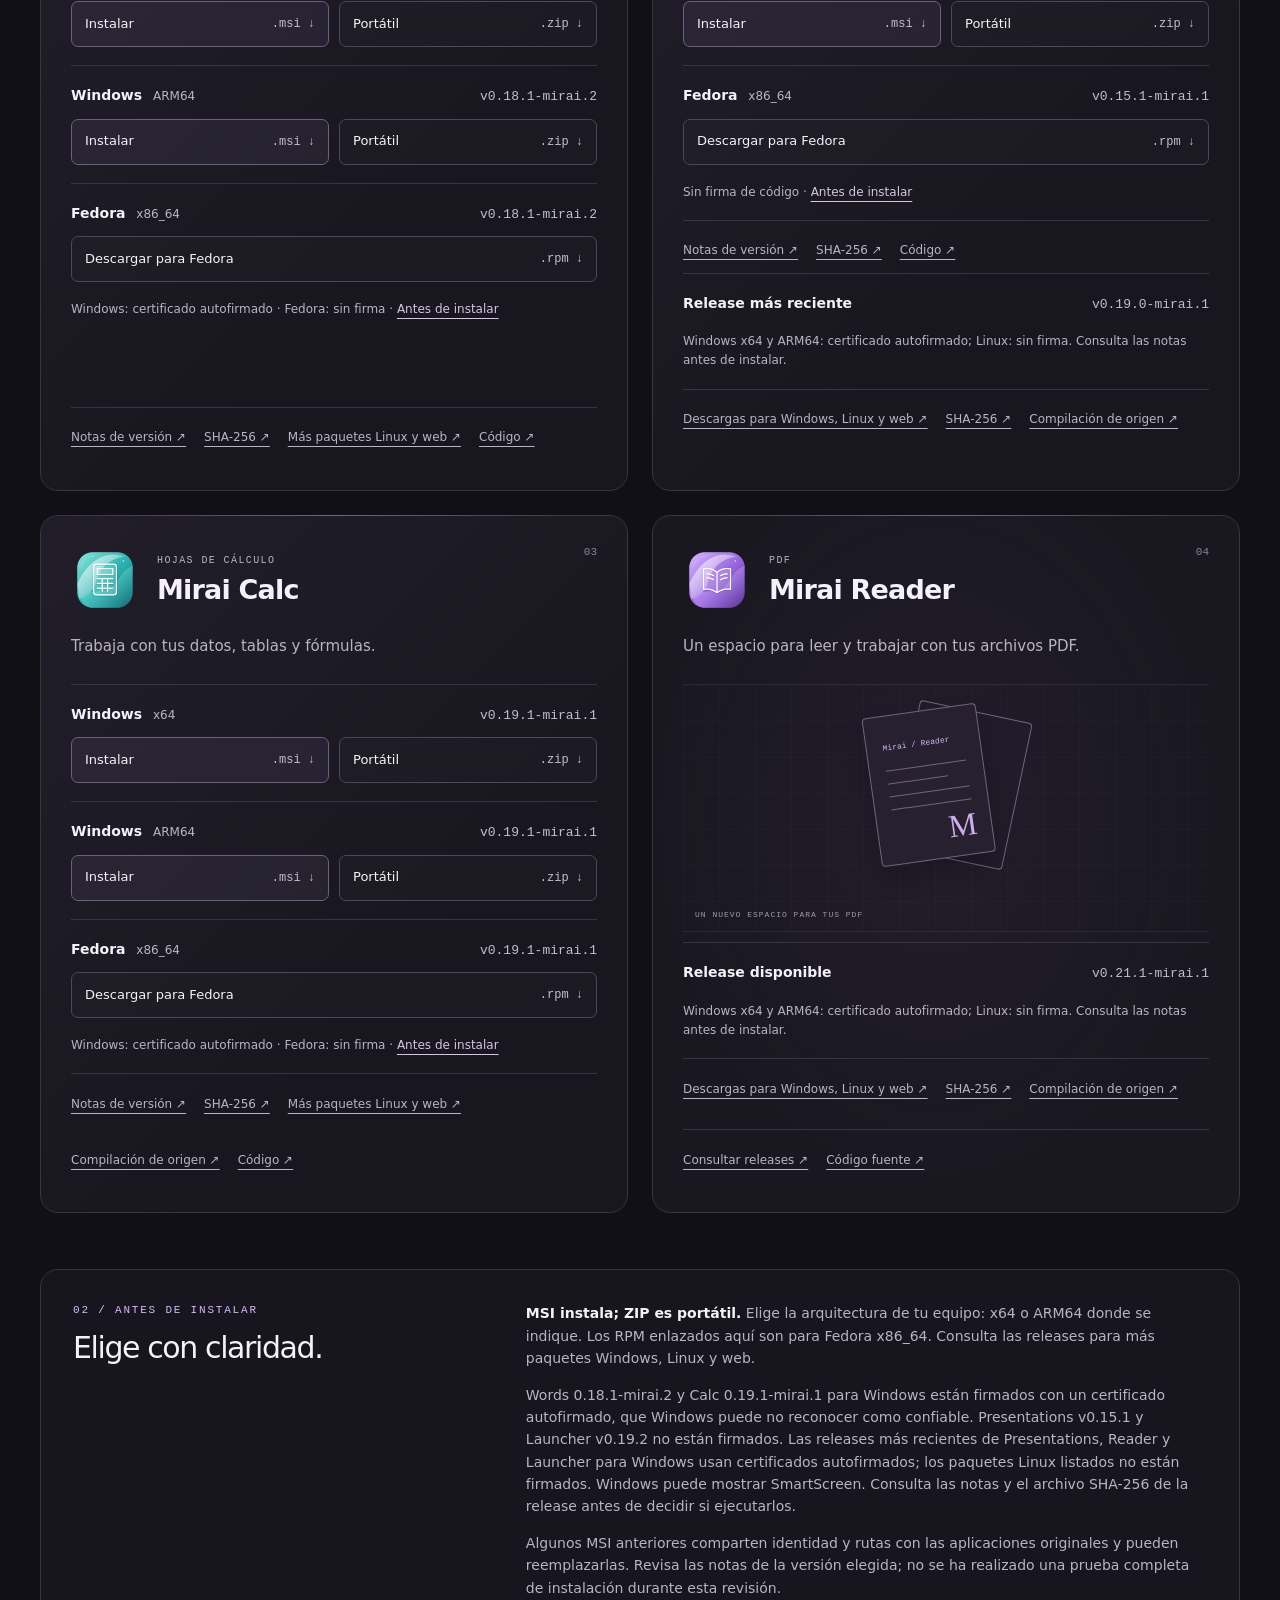
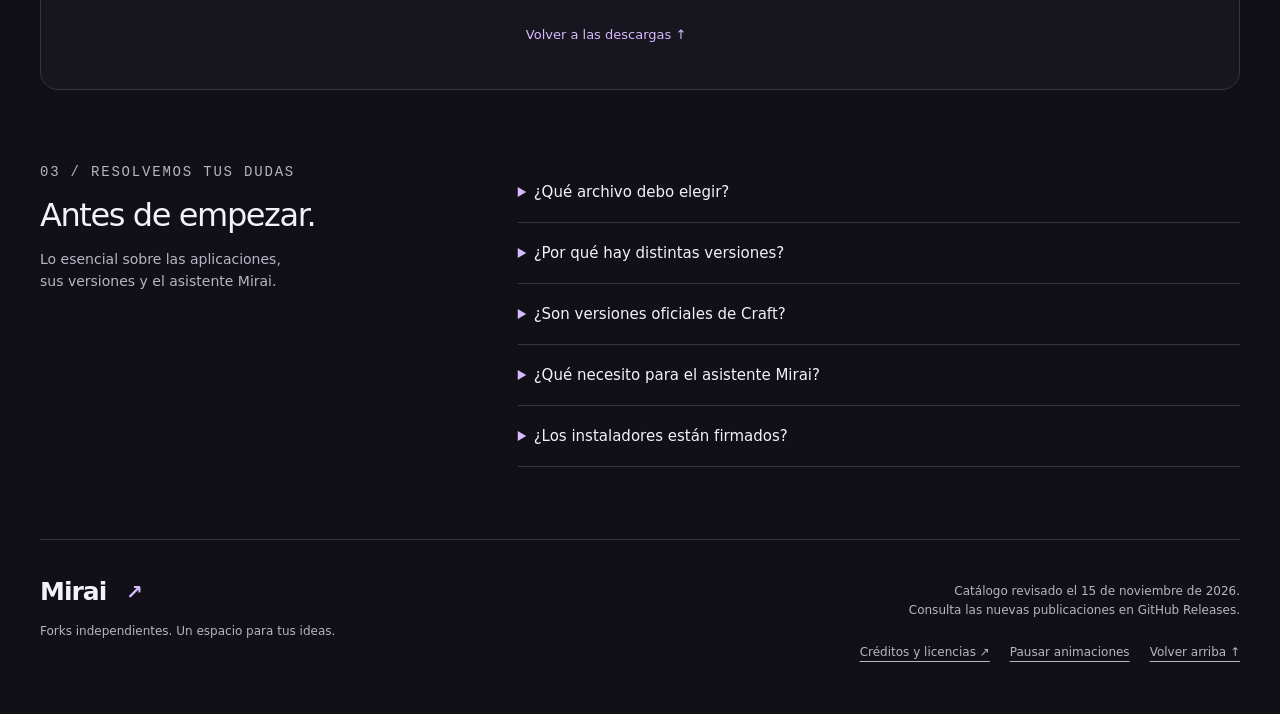
==== commit c140ae6d: "Update catalog with current verified releases" ====
--- a/index.html
+++ b/index.html
@@ -14,14 +14,14 @@
 <header class="site-header"><a class="brand" href="#inicio" aria-label="Mirai, inicio"><img src="assets/launcher.png" alt="" width="40" height="40">Mirai<span class="brand-divider"></span><span class="brand-detail">ESPACIO CREATIVO</span></a><nav aria-label="Principal"><a href="#descargas">Descargas</a><a href="#launcher">Launcher</a><a href="#ayuda">Ayuda</a><a class="nav-github" href="https://github.com/mirasins">GitHub <span aria-hidden="true">↗</span></a></nav></header>
 <main id="contenido" tabindex="-1">
 <section class="hero" aria-labelledby="hero-title"><div class="hero-copy reveal"><p class="eyebrow"><span class="line-mark" aria-hidden="true"></span> LA FAMILIA MIRAI</p><h1 id="hero-title">Un espacio<br>para <span>cada idea.</span></h1><p class="intro">Documentos, presentaciones, hojas de cálculo y PDF. Tus herramientas, conectadas por una misma identidad.</p><div class="hero-actions"><a class="btn primary" href="#descargas">Encuentra tu aplicación <span aria-hidden="true">↘</span></a><a class="text-link" href="#launcher">Conoce Launcher <span aria-hidden="true">↗</span></a></div><p class="hero-note">Forks independientes de la familia Craft.<br>Descargas directamente desde GitHub.</p></div>
-<section class="launcher-feature reveal" id="launcher" aria-labelledby="launcher-title"><div class="feature-top"><span class="label">EL PUNTO DE ENCUENTRO</span><span class="status"><span aria-hidden="true"></span> En desarrollo</span></div><div class="constellation" aria-hidden="true"><svg viewBox="0 0 480 240" fill="none"><ellipse cx="240" cy="120" rx="163" ry="86" class="guide"/><path d="M240 16V224M24 120H456" class="guide"/><circle cx="240" cy="120" r="74"/><circle cx="240" cy="120" r="98" class="guide"/></svg><div class="core-icon"><img src="assets/launcher.png" alt="" width="120" height="120"></div><img class="satellite s1" src="assets/wordcraft.png" alt="" width="52" height="52"><img class="satellite s2" src="assets/pdfcraft.png" alt="" width="52" height="52"><img class="satellite s3" src="assets/gridcraft.png" alt="" width="52" height="52"><img class="satellite s4" src="assets/deckcraft.png" alt="" width="52" height="52"></div><div class="feature-copy"><h2 id="launcher-title">Mirai Launcher</h2><p>Un punto de encuentro para la familia Mirai. El proyecto busca reunir la instalación, actualización y apertura de tus aplicaciones.</p><div class="feature-actions"><a class="btn" href="https://github.com/mirasins/mirai-launcher">Explorar el proyecto <span aria-hidden="true">↗</span></a><a href="https://github.com/mirasins/mirai-launcher/releases">Ver releases ↗</a></div><div class="platform"><div class="platform-title"><h3>Windows <span>ARM64</span></h3><span class="version">v0.19.2</span></div><div class="download-links"><a class="download install" href="https://github.com/mirasins/mirai-launcher/releases/download/v0.19.2/artcraft-launcher-0.19.2-windows-arm64.msi">Instalar <span>.msi ↓</span></a><a class="download" href="https://github.com/mirasins/mirai-launcher/releases/download/v0.19.2/artcraft-launcher-0.19.2-windows-arm64-portable.zip">Portátil <span>.zip ↓</span></a></div></div><p class="availability">Solo Windows ARM64; sin firma digital. Windows puede mostrar advertencias. La instalación y desinstalación del MSI se probaron, pero no la interfaz gráfica. <a href="https://github.com/mirasins/mirai-launcher/releases/download/v0.19.2/SHA256SUMS.txt">SHA-256 ↗</a> · <a href="https://github.com/mirasins/mirai-launcher/releases/tag/v0.19.2">Notas y procedencia ↗</a></p></div></section></section>
+<section class="launcher-feature reveal" id="launcher" aria-labelledby="launcher-title"><div class="feature-top"><span class="label">EL PUNTO DE ENCUENTRO</span><span class="status"><span aria-hidden="true"></span> En desarrollo</span></div><div class="constellation" aria-hidden="true"><svg viewBox="0 0 480 240" fill="none"><ellipse cx="240" cy="120" rx="163" ry="86" class="guide"/><path d="M240 16V224M24 120H456" class="guide"/><circle cx="240" cy="120" r="74"/><circle cx="240" cy="120" r="98" class="guide"/></svg><div class="core-icon"><img src="assets/launcher.png" alt="" width="120" height="120"></div><img class="satellite s1" src="assets/wordcraft.png" alt="" width="52" height="52"><img class="satellite s2" src="assets/pdfcraft.png" alt="" width="52" height="52"><img class="satellite s3" src="assets/gridcraft.png" alt="" width="52" height="52"><img class="satellite s4" src="assets/deckcraft.png" alt="" width="52" height="52"></div><div class="feature-copy"><h2 id="launcher-title">Mirai Launcher</h2><p>Un punto de encuentro para la familia Mirai. El proyecto busca reunir la instalación, actualización y apertura de tus aplicaciones.</p><div class="feature-actions"><a class="btn" href="https://github.com/mirasins/mirai-launcher">Explorar el proyecto <span aria-hidden="true">↗</span></a><a href="https://github.com/mirasins/mirai-launcher/releases">Ver releases ↗</a></div><div class="platform"><div class="platform-title"><h3>Windows <span>ARM64</span></h3><span class="version">v0.19.2</span></div><div class="download-links"><a class="download install" href="https://github.com/mirasins/mirai-launcher/releases/download/v0.19.2/artcraft-launcher-0.19.2-windows-arm64.msi">Instalar <span>.msi ↓</span></a><a class="download" href="https://github.com/mirasins/mirai-launcher/releases/download/v0.19.2/artcraft-launcher-0.19.2-windows-arm64-portable.zip">Portátil <span>.zip ↓</span></a></div></div><p class="availability">Solo Windows ARM64; sin firma digital. Windows puede mostrar advertencias. La instalación y desinstalación del MSI se probaron, pero no la interfaz gráfica. <a href="https://github.com/mirasins/mirai-launcher/releases/download/v0.19.2/SHA256SUMS.txt">SHA-256 ↗</a> · <a href="https://github.com/mirasins/mirai-launcher/releases/tag/v0.19.2">Notas y procedencia ↗</a> · <a href="https://github.com/mirasins/mirai-launcher/releases/tag/v0.19.3">Release más reciente v0.19.3 ↗</a></p></div></section></section>
 <nav class="index-strip" aria-label="Aplicaciones Mirai"><a href="#words"><img src="assets/wordcraft.png" alt="" width="46" height="46"><span class="index-name">Words</span><span class="index-arrow" aria-hidden="true">↘</span></a><a href="#presentations"><img src="assets/deckcraft.png" alt="" width="46" height="46"><span class="index-name">Presentations</span><span class="index-arrow" aria-hidden="true">↘</span></a><a href="#calc"><img src="assets/gridcraft.png" alt="" width="46" height="46"><span class="index-name">Calc</span><span class="index-arrow" aria-hidden="true">↘</span></a><a href="#reader"><img src="assets/pdfcraft.png" alt="" width="46" height="46"><span class="index-name">Reader</span><span class="index-arrow" aria-hidden="true">↘</span></a></nav>
-<section id="descargas" aria-labelledby="apps-title"><div class="section-head reveal"><div><p class="eyebrow">01 / APLICACIONES</p><h2 id="apps-title">Herramientas para<br><span>lo que imaginas.</span></h2></div><p>Elige tu aplicación y tu sistema.<br>Solo paquetes publicados en GitHub.</p></div><aside class="download-notice reveal" aria-label="Información de los paquetes"><span class="notice-symbol" aria-hidden="true">i</span><p>Words para Windows usa un certificado autofirmado; los demás paquetes aquí listados no están firmados. Las nuevas compilaciones de prueba son experimentales. La instalación completa no ha sido validada; consulta las notas de cada versión antes de instalar. <a href="#seguridad">Revisa las indicaciones antes de instalar ↘</a></p></aside><div class="grid"><article class="card reveal" id="words" style="--order:0"><div class="app-head"><img src="assets/wordcraft.png" alt="" width="68" height="68"><div><p class="label">Documentos</p><h3>Mirai Words</h3></div><span class="card-number" aria-hidden="true">01</span></div><p class="desc">Da forma a tus ideas, un documento a la vez.</p><div class="platform"><div class="platform-title"><h4>Windows <span>x64</span></h4><span class="version">v0.18.1-mirai.1</span></div><div class="download-links"><a class="download install" href="https://github.com/mirasins/mirai-words-wordcraft-fork/releases/download/v0.18.1-mirai.1/wordcraft-0.18.1-mirai.1-windows-x64.msi" aria-label="Instalar Mirai Words en Windows x64 (v0.18.1-mirai.1, MSI)">Instalar <span>.msi ↓</span></a><a class="download" href="https://github.com/mirasins/mirai-words-wordcraft-fork/releases/download/v0.18.1-mirai.1/wordcraft-0.18.1-mirai.1-windows-x64-portable.zip" aria-label="Descargar Mirai Words portátil para Windows x64 (v0.18.1-mirai.1, ZIP)">Portátil <span>.zip ↓</span></a></div></div><div class="platform"><div class="platform-title"><h4>Windows <span>ARM64</span></h4><span class="version">v0.18.1-mirai.1</span></div><div class="download-links"><a class="download install" href="https://github.com/mirasins/mirai-words-wordcraft-fork/releases/download/v0.18.1-mirai.1/wordcraft-0.18.1-mirai.1-windows-arm64.msi" aria-label="Instalar Mirai Words en Windows arm64 (v0.18.1-mirai.1, MSI)">Instalar <span>.msi ↓</span></a><a class="download" href="https://github.com/mirasins/mirai-words-wordcraft-fork/releases/download/v0.18.1-mirai.1/wordcraft-0.18.1-mirai.1-windows-arm64-portable.zip" aria-label="Descargar Mirai Words portátil para Windows arm64 (v0.18.1-mirai.1, ZIP)">Portátil <span>.zip ↓</span></a></div></div><div class="platform fedora"><div class="platform-title"><h4>Fedora <span>x86_64</span></h4><span class="version">v0.15.2-mirai.1</span></div><a class="download" href="https://github.com/mirasins/mirai-words-wordcraft-fork/releases/download/v0.15.2-mirai.1/wordcraft-0.15.2-mirai.1-linux-x86_64.rpm" aria-label="Descargar Mirai Words para Fedora x86_64 (v0.15.2-mirai.1, RPM)">Descargar para Fedora <span>.rpm ↓</span></a></div><p class="package-note">Windows: certificado autofirmado · Fedora: sin firma · <a href="#seguridad">Antes de instalar</a><br>Windows v0.18.1: SHA-256 verificado frente a la <a href="https://github.com/mirasins/mirai-words-wordcraft-fork/actions/runs/43647325954">compilación de GitHub Actions</a>.</p><div class="sources"><a href="https://github.com/mirasins/mirai-words-wordcraft-fork/releases/tag/v0.18.1-mirai.1" aria-label="Notas de Mirai Words v0.18.1-mirai.1">Notas de versión ↗</a><a href="https://github.com/mirasins/mirai-words-wordcraft-fork/releases/download/v0.18.1-mirai.1/SHA256SUMS.txt" aria-label="Sumas SHA-256 de Mirai Words v0.18.1-mirai.1">SHA-256 Windows ↗</a><a href="https://github.com/mirasins/mirai-words-wordcraft-fork/releases/download/v0.15.2-mirai.1/SHA256SUMS.txt">SHA-256 Fedora ↗</a><a href="https://github.com/mirasins/mirai-words-wordcraft-fork" aria-label="Código fuente de Mirai Words">Código ↗</a></div></article>
-<article class="card reveal" id="presentations" style="--order:1"><div class="app-head"><img src="assets/deckcraft.png" alt="" width="68" height="68"><div><p class="label">Presentaciones</p><h3>Mirai Presentations</h3></div><span class="card-number" aria-hidden="true">02</span></div><p class="desc">Convierte tus ideas en una presentación.</p><div class="platform"><div class="platform-title"><h4>Windows <span>x64</span></h4><span class="version">v0.15.1-mirai.1</span></div><div class="download-links"><a class="download install" href="https://github.com/mirasins/mirai-presentations-deckcraft-fork/releases/download/v0.15.1-mirai.1/deckcraft-0.15.1-mirai.1-windows-x64.msi" aria-label="Instalar Mirai Presentations en Windows x64 (v0.15.1-mirai.1, MSI)">Instalar <span>.msi ↓</span></a><a class="download" href="https://github.com/mirasins/mirai-presentations-deckcraft-fork/releases/download/v0.15.1-mirai.1/deckcraft-0.15.1-mirai.1-windows-x64-portable.zip" aria-label="Descargar Mirai Presentations portátil para Windows x64 (v0.15.1-mirai.1, ZIP)">Portátil <span>.zip ↓</span></a></div></div><div class="platform fedora"><div class="platform-title"><h4>Fedora <span>x86_64</span></h4><span class="version">v0.15.1-mirai.1</span></div><a class="download" href="https://github.com/mirasins/mirai-presentations-deckcraft-fork/releases/download/v0.15.1-mirai.1/deckcraft-0.15.1-mirai.1-linux-x86_64.rpm" aria-label="Descargar Mirai Presentations para Fedora x86_64 (v0.15.1-mirai.1, RPM)">Descargar para Fedora <span>.rpm ↓</span></a></div><p class="package-note">Sin firma de código · <a href="#seguridad">Antes de instalar</a></p><div class="sources"><a href="https://github.com/mirasins/mirai-presentations-deckcraft-fork/releases/tag/v0.15.1-mirai.1" aria-label="Notas de Mirai Presentations v0.15.1-mirai.1">Notas de versión ↗</a><a href="https://github.com/mirasins/mirai-presentations-deckcraft-fork/releases/download/v0.15.1-mirai.1/SHA256SUMS.txt" aria-label="Sumas SHA-256 de Mirai Presentations v0.15.1-mirai.1">SHA-256 ↗</a><a href="https://github.com/mirasins/mirai-presentations-deckcraft-fork" aria-label="Código fuente de Mirai Presentations">Código ↗</a></div><div class="platform"><div class="platform-title"><h4>Compilación de prueba <span>sin firma</span></h4><span class="version">0.18.1-mirai.1</span></div><p class="package-note">Experimental; instalación y funcionamiento sin validar. Puede reemplazar instalaciones existentes. Lee las notas antes de instalar.</p><div class="sources"><a href="https://github.com/mirasins/mirai-presentations-deckcraft-fork/releases/tag/test-20261115-run-43661171081">Descargar para Windows y Linux ↗</a><a href="https://github.com/mirasins/mirai-presentations-deckcraft-fork/releases/download/test-20261115-run-43661171081/SHA256SUMS.txt">SHA-256 ↗</a><a href="https://github.com/mirasins/mirai-presentations-deckcraft-fork/actions/runs/43661171081">Compilación de origen ↗</a></div></div></article>
-<article class="card reveal" id="calc" style="--order:2"><div class="app-head"><img src="assets/gridcraft.png" alt="" width="68" height="68"><div><p class="label">Hojas de cálculo</p><h3>Mirai Calc</h3></div><span class="card-number" aria-hidden="true">03</span></div><p class="desc">Trabaja con tus datos, tablas y fórmulas.</p><div class="platform"><div class="platform-title"><h4>Windows <span>x64</span></h4><span class="version">v0.16.1-mirai.1</span></div><div class="download-links"><a class="download install" href="https://github.com/mirasins/mirai-calc-gridcraft-fork/releases/download/v0.16.1-mirai.1/gridcraft-0.16.1-mirai.1-windows-x64.msi" aria-label="Instalar Mirai Calc en Windows x64 (v0.16.1-mirai.1, MSI)">Instalar <span>.msi ↓</span></a><a class="download" href="https://github.com/mirasins/mirai-calc-gridcraft-fork/releases/download/v0.16.1-mirai.1/gridcraft-0.16.1-mirai.1-windows-x64-portable.zip" aria-label="Descargar Mirai Calc portátil para Windows x64 (v0.16.1-mirai.1, ZIP)">Portátil <span>.zip ↓</span></a></div></div><div class="platform fedora"><div class="platform-title"><h4>Fedora <span>x86_64</span></h4><span class="version">v0.16.1-mirai.1</span></div><a class="download" href="https://github.com/mirasins/mirai-calc-gridcraft-fork/releases/download/v0.16.1-mirai.1/gridcraft-0.16.1-mirai.1-linux-x86_64.rpm" aria-label="Descargar Mirai Calc para Fedora x86_64 (v0.16.1-mirai.1, RPM)">Descargar para Fedora <span>.rpm ↓</span></a></div><p class="package-note">Sin firma de código · <a href="#seguridad">Antes de instalar</a></p><div class="sources"><a href="https://github.com/mirasins/mirai-calc-gridcraft-fork/releases/tag/v0.16.1-mirai.1" aria-label="Notas de Mirai Calc v0.16.1-mirai.1">Notas de versión ↗</a><a href="https://github.com/mirasins/mirai-calc-gridcraft-fork/releases/download/v0.16.1-mirai.1/SHA256SUMS.txt" aria-label="Sumas SHA-256 de Mirai Calc v0.16.1-mirai.1">SHA-256 ↗</a><a href="https://github.com/mirasins/mirai-calc-gridcraft-fork" aria-label="Código fuente de Mirai Calc">Código ↗</a></div><div class="platform"><div class="platform-title"><h4>Compilación de prueba <span>sin firma</span></h4><span class="version">0.19.1-mirai.1</span></div><p class="package-note">Experimental; instalación y funcionamiento sin validar. Puede reemplazar instalaciones existentes. Lee las notas antes de instalar.</p><div class="sources"><a href="https://github.com/mirasins/mirai-calc-gridcraft-fork/releases/tag/test-20261115-run-43661171040">Descargar para Windows y Linux ↗</a><a href="https://github.com/mirasins/mirai-calc-gridcraft-fork/releases/download/test-20261115-run-43661171040/SHA256SUMS.txt">SHA-256 ↗</a><a href="https://github.com/mirasins/mirai-calc-gridcraft-fork/actions/runs/43661171040">Compilación de origen ↗</a></div></div></article>
-<article class="card reader-card reveal" id="reader" style="--order:3"><div class="app-head"><img src="assets/pdfcraft.png" alt="" width="68" height="68"><div><p class="label">PDF</p><h3>Mirai Reader</h3></div><span class="card-number" aria-hidden="true">04</span></div><p class="desc">Un espacio para leer y trabajar con tus archivos PDF.</p><div class="reader-art" aria-hidden="true"><span class="paper paper-back"></span><span class="paper paper-front"><span>Mirai / Reader</span><i></i><i></i><i></i><i></i><span class="paper-mark">M</span></span><span class="drawing-label">UN NUEVO ESPACIO PARA TUS PDF</span></div><div class="platform"><div class="platform-title"><h4>Compilación de prueba <span>sin firma</span></h4><span class="version">0.21.1-mirai.1</span></div><p class="package-note">Experimental; instalación y funcionamiento sin validar. Puede reemplazar instalaciones existentes. Lee las notas antes de instalar.</p><div class="sources"><a href="https://github.com/mirasins/mirai-reader-pdfcraft-fork/releases/tag/test-20261115-run-43661170886">Descargar para Windows y Linux ↗</a><a href="https://github.com/mirasins/mirai-reader-pdfcraft-fork/releases/download/test-20261115-run-43661170886/SHA256SUMS.txt">SHA-256 ↗</a><a href="https://github.com/mirasins/mirai-reader-pdfcraft-fork/actions/runs/43661170886">Compilación de origen ↗</a></div></div><div class="sources"><a href="https://github.com/mirasins/mirai-reader-pdfcraft-fork/releases">Consultar releases ↗</a><a href="https://github.com/mirasins/mirai-reader-pdfcraft-fork">Código fuente ↗</a></div></article></div></section>
-<section class="safety reveal" id="seguridad" aria-labelledby="safety-title"><div><p class="eyebrow">02 / ANTES DE INSTALAR</p><h2 id="safety-title">Elige con claridad.</h2></div><div><p><strong>MSI instala; ZIP es portátil.</strong> Elige la arquitectura de tu equipo: x64 o ARM64 donde se indique. Las compilaciones de prueba ofrecen paquetes adicionales para Linux; consulta sus requisitos en las notas.</p><p>Words 0.18.1 para Windows está firmado con un certificado autofirmado, que Windows puede no reconocer como confiable. Los paquetes de Calc, Presentations, Reader y Fedora no están firmados. Launcher para Windows ARM64 tampoco está firmado. Windows puede mostrar SmartScreen. Consulta las notas y el archivo SHA-256 de la release antes de decidir si ejecutarlos.</p><p>Los MSI anteriores de Words y los de Presentations y Calc comparten identidad y rutas con las aplicaciones originales y pueden reemplazarlas. Revisa las notas de la versión elegida; no se ha realizado una prueba completa de instalación durante esta revisión.</p><a class="text-link" href="#descargas">Volver a las descargas ↑</a></div></section>
-<section class="help reveal" id="ayuda" aria-labelledby="help-title"><div><p class="eyebrow">03 / RESOLVEMOS TUS DUDAS</p><h2 id="help-title">Antes de empezar.</h2><p>Lo esencial sobre las aplicaciones,<br>sus versiones y el asistente Mirai.</p></div><div><details><summary>¿Qué archivo debo elegir?</summary><p>En Windows, elige la arquitectura de tu equipo: x64 o ARM64 donde esté disponible. El MSI instala la aplicación y el ZIP es la versión portátil. Los paquetes RPM aquí listados se publicaron para Fedora x86_64. Solo se muestran los sistemas con paquetes disponibles.</p></details><details><summary>¿Por qué hay distintas versiones?</summary><p>Los paquetes de Windows y Fedora pueden publicarse por separado. Cada descarga muestra su versión exacta; una versión más nueva de Fedora no significa que exista también para Windows. Consulta todas las releases para ver el historial.</p></details><details><summary>¿Son versiones oficiales de Craft?</summary><p>Son forks independientes mantenidos en los repositorios Mirai de mirasins. Reader deriva de PdfCraft, Words de WordCraft, Presentations de DeckCraft y Calc de GridCraft. El launcher deriva de ArtCraft Launcher. Los nombres originales de algunos archivos se conservan.</p></details><details><summary>¿Qué necesito para el asistente Mirai?</summary><p>El asistente de las aplicaciones requiere Claude Code instalado y una sesión iniciada con tu propia cuenta. El resto de la aplicación puede utilizarse sin el asistente. Revisa los requisitos de la release elegida.</p></details><details><summary>¿Los instaladores están firmados?</summary><p>Words 0.18.1 para Windows usa un certificado autofirmado, sin confianza pública garantizada. Los otros paquetes aquí listados se publicaron sin firma de código. Windows puede mostrar una advertencia de SmartScreen. Comprueba el repositorio de origen y las notas de la versión antes de decidir si ejecutar el archivo.</p></details></div></section>
+<section id="descargas" aria-labelledby="apps-title"><div class="section-head reveal"><div><p class="eyebrow">01 / APLICACIONES</p><h2 id="apps-title">Herramientas para<br><span>lo que imaginas.</span></h2></div><p>Elige tu aplicación y tu sistema.<br>Solo paquetes publicados en GitHub.</p></div><aside class="download-notice reveal" aria-label="Información de los paquetes"><span class="notice-symbol" aria-hidden="true">i</span><p>Words y Calc para Windows usan certificados autofirmados; Presentations v0.15.1 y Launcher v0.19.2 no están firmados. Las releases más recientes de Presentations, Reader y Launcher para Windows usan certificados autofirmados; los paquetes Linux listados no están firmados. La instalación completa no ha sido validada; consulta las notas de cada versión antes de instalar. <a href="#seguridad">Revisa las indicaciones antes de instalar ↘</a></p></aside><div class="grid"><article class="card reveal" id="words" style="--order:0"><div class="app-head"><img src="assets/wordcraft.png" alt="" width="68" height="68"><div><p class="label">Documentos</p><h3>Mirai Words</h3></div><span class="card-number" aria-hidden="true">01</span></div><p class="desc">Da forma a tus ideas, un documento a la vez.</p><div class="platform"><div class="platform-title"><h4>Windows <span>x64</span></h4><span class="version">v0.18.1-mirai.2</span></div><div class="download-links"><a class="download install" href="https://github.com/mirasins/mirai-words-wordcraft-fork/releases/download/v0.18.1-mirai.2/wordcraft-0.18.1-mirai.2-windows-x64.msi" aria-label="Instalar Mirai Words en Windows x64 (v0.18.1-mirai.2, MSI)">Instalar <span>.msi ↓</span></a><a class="download" href="https://github.com/mirasins/mirai-words-wordcraft-fork/releases/download/v0.18.1-mirai.2/wordcraft-0.18.1-mirai.2-windows-x64-portable.zip" aria-label="Descargar Mirai Words portátil para Windows x64 (v0.18.1-mirai.2, ZIP)">Portátil <span>.zip ↓</span></a></div></div><div class="platform"><div class="platform-title"><h4>Windows <span>ARM64</span></h4><span class="version">v0.18.1-mirai.2</span></div><div class="download-links"><a class="download install" href="https://github.com/mirasins/mirai-words-wordcraft-fork/releases/download/v0.18.1-mirai.2/wordcraft-0.18.1-mirai.2-windows-arm64.msi" aria-label="Instalar Mirai Words en Windows arm64 (v0.18.1-mirai.2, MSI)">Instalar <span>.msi ↓</span></a><a class="download" href="https://github.com/mirasins/mirai-words-wordcraft-fork/releases/download/v0.18.1-mirai.2/wordcraft-0.18.1-mirai.2-windows-arm64-portable.zip" aria-label="Descargar Mirai Words portátil para Windows arm64 (v0.18.1-mirai.2, ZIP)">Portátil <span>.zip ↓</span></a></div></div><div class="platform fedora"><div class="platform-title"><h4>Fedora <span>x86_64</span></h4><span class="version">v0.18.1-mirai.2</span></div><a class="download" href="https://github.com/mirasins/mirai-words-wordcraft-fork/releases/download/v0.18.1-mirai.2/wordcraft-0.18.1-mirai.2-linux-x86_64.rpm" aria-label="Descargar Mirai Words para Fedora x86_64 (v0.18.1-mirai.2, RPM)">Descargar para Fedora <span>.rpm ↓</span></a></div><p class="package-note">Windows: certificado autofirmado · Fedora: sin firma · <a href="#seguridad">Antes de instalar</a></p><div class="sources"><a href="https://github.com/mirasins/mirai-words-wordcraft-fork/releases/tag/v0.18.1-mirai.2" aria-label="Notas de Mirai Words v0.18.1-mirai.2">Notas de versión ↗</a><a href="https://github.com/mirasins/mirai-words-wordcraft-fork/releases/download/v0.18.1-mirai.2/SHA256SUMS.txt" aria-label="Sumas SHA-256 de Mirai Words v0.18.1-mirai.2">SHA-256 ↗</a><a href="https://github.com/mirasins/mirai-words-wordcraft-fork/releases/tag/v0.18.1-mirai.2">Más paquetes Linux y web ↗</a><a href="https://github.com/mirasins/mirai-words-wordcraft-fork" aria-label="Código fuente de Mirai Words">Código ↗</a></div></article>
+<article class="card reveal" id="presentations" style="--order:1"><div class="app-head"><img src="assets/deckcraft.png" alt="" width="68" height="68"><div><p class="label">Presentaciones</p><h3>Mirai Presentations</h3></div><span class="card-number" aria-hidden="true">02</span></div><p class="desc">Convierte tus ideas en una presentación.</p><div class="platform"><div class="platform-title"><h4>Windows <span>x64</span></h4><span class="version">v0.15.1-mirai.1</span></div><div class="download-links"><a class="download install" href="https://github.com/mirasins/mirai-presentations-deckcraft-fork/releases/download/v0.15.1-mirai.1/deckcraft-0.15.1-mirai.1-windows-x64.msi" aria-label="Instalar Mirai Presentations en Windows x64 (v0.15.1-mirai.1, MSI)">Instalar <span>.msi ↓</span></a><a class="download" href="https://github.com/mirasins/mirai-presentations-deckcraft-fork/releases/download/v0.15.1-mirai.1/deckcraft-0.15.1-mirai.1-windows-x64-portable.zip" aria-label="Descargar Mirai Presentations portátil para Windows x64 (v0.15.1-mirai.1, ZIP)">Portátil <span>.zip ↓</span></a></div></div><div class="platform fedora"><div class="platform-title"><h4>Fedora <span>x86_64</span></h4><span class="version">v0.15.1-mirai.1</span></div><a class="download" href="https://github.com/mirasins/mirai-presentations-deckcraft-fork/releases/download/v0.15.1-mirai.1/deckcraft-0.15.1-mirai.1-linux-x86_64.rpm" aria-label="Descargar Mirai Presentations para Fedora x86_64 (v0.15.1-mirai.1, RPM)">Descargar para Fedora <span>.rpm ↓</span></a></div><p class="package-note">Sin firma de código · <a href="#seguridad">Antes de instalar</a></p><div class="sources"><a href="https://github.com/mirasins/mirai-presentations-deckcraft-fork/releases/tag/v0.15.1-mirai.1" aria-label="Notas de Mirai Presentations v0.15.1-mirai.1">Notas de versión ↗</a><a href="https://github.com/mirasins/mirai-presentations-deckcraft-fork/releases/download/v0.15.1-mirai.1/SHA256SUMS.txt" aria-label="Sumas SHA-256 de Mirai Presentations v0.15.1-mirai.1">SHA-256 ↗</a><a href="https://github.com/mirasins/mirai-presentations-deckcraft-fork" aria-label="Código fuente de Mirai Presentations">Código ↗</a></div><div class="platform"><div class="platform-title"><h4>Release más reciente</h4><span class="version">v0.19.0-mirai.1</span></div><p class="package-note">Windows x64 y ARM64: certificado autofirmado; Linux: sin firma. Consulta las notas antes de instalar.</p><div class="sources"><a href="https://github.com/mirasins/mirai-presentations-deckcraft-fork/releases/tag/v0.19.0-mirai.1">Descargas para Windows, Linux y web ↗</a><a href="https://github.com/mirasins/mirai-presentations-deckcraft-fork/releases/download/v0.19.0-mirai.1/SHA256SUMS.txt">SHA-256 ↗</a><a href="https://github.com/mirasins/mirai-presentations-deckcraft-fork/actions/runs/43762862550">Compilación de origen ↗</a></div></div></article>
+<article class="card reveal" id="calc" style="--order:2"><div class="app-head"><img src="assets/gridcraft.png" alt="" width="68" height="68"><div><p class="label">Hojas de cálculo</p><h3>Mirai Calc</h3></div><span class="card-number" aria-hidden="true">03</span></div><p class="desc">Trabaja con tus datos, tablas y fórmulas.</p><div class="platform"><div class="platform-title"><h4>Windows <span>x64</span></h4><span class="version">v0.19.1-mirai.1</span></div><div class="download-links"><a class="download install" href="https://github.com/mirasins/mirai-calc-gridcraft-fork/releases/download/v0.19.1-mirai.1/gridcraft-0.19.1-mirai.1-windows-x64.msi" aria-label="Instalar Mirai Calc en Windows x64 (v0.19.1-mirai.1, MSI)">Instalar <span>.msi ↓</span></a><a class="download" href="https://github.com/mirasins/mirai-calc-gridcraft-fork/releases/download/v0.19.1-mirai.1/gridcraft-0.19.1-mirai.1-windows-x64-portable.zip" aria-label="Descargar Mirai Calc portátil para Windows x64 (v0.19.1-mirai.1, ZIP)">Portátil <span>.zip ↓</span></a></div></div><div class="platform"><div class="platform-title"><h4>Windows <span>ARM64</span></h4><span class="version">v0.19.1-mirai.1</span></div><div class="download-links"><a class="download install" href="https://github.com/mirasins/mirai-calc-gridcraft-fork/releases/download/v0.19.1-mirai.1/gridcraft-0.19.1-mirai.1-windows-arm64.msi" aria-label="Instalar Mirai Calc en Windows arm64 (v0.19.1-mirai.1, MSI)">Instalar <span>.msi ↓</span></a><a class="download" href="https://github.com/mirasins/mirai-calc-gridcraft-fork/releases/download/v0.19.1-mirai.1/gridcraft-0.19.1-mirai.1-windows-arm64-portable.zip" aria-label="Descargar Mirai Calc portátil para Windows arm64 (v0.19.1-mirai.1, ZIP)">Portátil <span>.zip ↓</span></a></div></div><div class="platform fedora"><div class="platform-title"><h4>Fedora <span>x86_64</span></h4><span class="version">v0.19.1-mirai.1</span></div><a class="download" href="https://github.com/mirasins/mirai-calc-gridcraft-fork/releases/download/v0.19.1-mirai.1/gridcraft-0.19.1-mirai.1-linux-x86_64.rpm" aria-label="Descargar Mirai Calc para Fedora x86_64 (v0.19.1-mirai.1, RPM)">Descargar para Fedora <span>.rpm ↓</span></a></div><p class="package-note">Windows: certificado autofirmado · Fedora: sin firma · <a href="#seguridad">Antes de instalar</a></p><div class="sources"><a href="https://github.com/mirasins/mirai-calc-gridcraft-fork/releases/tag/v0.19.1-mirai.1" aria-label="Notas de Mirai Calc v0.19.1-mirai.1">Notas de versión ↗</a><a href="https://github.com/mirasins/mirai-calc-gridcraft-fork/releases/download/v0.19.1-mirai.1/SHA256SUMS.txt" aria-label="Sumas SHA-256 de Mirai Calc v0.19.1-mirai.1">SHA-256 ↗</a><a href="https://github.com/mirasins/mirai-calc-gridcraft-fork/releases/tag/v0.19.1-mirai.1">Más paquetes Linux y web ↗</a><a href="https://github.com/mirasins/mirai-calc-gridcraft-fork/actions/runs/43758150053">Compilación de origen ↗</a><a href="https://github.com/mirasins/mirai-calc-gridcraft-fork" aria-label="Código fuente de Mirai Calc">Código ↗</a></div></article>
+<article class="card reader-card reveal" id="reader" style="--order:3"><div class="app-head"><img src="assets/pdfcraft.png" alt="" width="68" height="68"><div><p class="label">PDF</p><h3>Mirai Reader</h3></div><span class="card-number" aria-hidden="true">04</span></div><p class="desc">Un espacio para leer y trabajar con tus archivos PDF.</p><div class="reader-art" aria-hidden="true"><span class="paper paper-back"></span><span class="paper paper-front"><span>Mirai / Reader</span><i></i><i></i><i></i><i></i><span class="paper-mark">M</span></span><span class="drawing-label">UN NUEVO ESPACIO PARA TUS PDF</span></div><div class="platform"><div class="platform-title"><h4>Release disponible</h4><span class="version">v0.21.1-mirai.1</span></div><p class="package-note">Windows x64 y ARM64: certificado autofirmado; Linux: sin firma. Consulta las notas antes de instalar.</p><div class="sources"><a href="https://github.com/mirasins/mirai-reader-pdfcraft-fork/releases/tag/v0.21.1-mirai.1">Descargas para Windows, Linux y web ↗</a><a href="https://github.com/mirasins/mirai-reader-pdfcraft-fork/releases/download/v0.21.1-mirai.1/SHA256SUMS.txt">SHA-256 ↗</a><a href="https://github.com/mirasins/mirai-reader-pdfcraft-fork/actions/runs/43765018706">Compilación de origen ↗</a></div></div><div class="sources"><a href="https://github.com/mirasins/mirai-reader-pdfcraft-fork/releases">Consultar releases ↗</a><a href="https://github.com/mirasins/mirai-reader-pdfcraft-fork">Código fuente ↗</a></div></article></div></section>
+<section class="safety reveal" id="seguridad" aria-labelledby="safety-title"><div><p class="eyebrow">02 / ANTES DE INSTALAR</p><h2 id="safety-title">Elige con claridad.</h2></div><div><p><strong>MSI instala; ZIP es portátil.</strong> Elige la arquitectura de tu equipo: x64 o ARM64 donde se indique. Los RPM enlazados aquí son para Fedora x86_64. Consulta las releases para más paquetes Windows, Linux y web.</p><p>Words 0.18.1-mirai.2 y Calc 0.19.1-mirai.1 para Windows están firmados con un certificado autofirmado, que Windows puede no reconocer como confiable. Presentations v0.15.1 y Launcher v0.19.2 no están firmados. Las releases más recientes de Presentations, Reader y Launcher para Windows usan certificados autofirmados; los paquetes Linux listados no están firmados. Windows puede mostrar SmartScreen. Consulta las notas y el archivo SHA-256 de la release antes de decidir si ejecutarlos.</p><p>Algunos MSI anteriores comparten identidad y rutas con las aplicaciones originales y pueden reemplazarlas. Revisa las notas de la versión elegida; no se ha realizado una prueba completa de instalación durante esta revisión.</p><a class="text-link" href="#descargas">Volver a las descargas ↑</a></div></section>
+<section class="help reveal" id="ayuda" aria-labelledby="help-title"><div><p class="eyebrow">03 / RESOLVEMOS TUS DUDAS</p><h2 id="help-title">Antes de empezar.</h2><p>Lo esencial sobre las aplicaciones,<br>sus versiones y el asistente Mirai.</p></div><div><details><summary>¿Qué archivo debo elegir?</summary><p>En Windows, elige la arquitectura de tu equipo: x64 o ARM64 donde esté disponible. El MSI instala la aplicación y el ZIP es la versión portátil. Los paquetes RPM aquí listados se publicaron para Fedora x86_64. Solo se muestran los sistemas con paquetes disponibles.</p></details><details><summary>¿Por qué hay distintas versiones?</summary><p>Los paquetes de Windows y Fedora pueden publicarse por separado. Cada descarga muestra su versión exacta; una versión más nueva de Fedora no significa que exista también para Windows. Consulta todas las releases para ver el historial.</p></details><details><summary>¿Son versiones oficiales de Craft?</summary><p>Son forks independientes mantenidos en los repositorios Mirai de mirasins. Reader deriva de PdfCraft, Words de WordCraft, Presentations de DeckCraft y Calc de GridCraft. El launcher deriva de ArtCraft Launcher. Los nombres originales de algunos archivos se conservan.</p></details><details><summary>¿Qué necesito para el asistente Mirai?</summary><p>El asistente de las aplicaciones requiere Claude Code instalado y una sesión iniciada con tu propia cuenta. El resto de la aplicación puede utilizarse sin el asistente. Revisa los requisitos de la release elegida.</p></details><details><summary>¿Los instaladores están firmados?</summary><p>Words 0.18.1-mirai.2 y Calc 0.19.1-mirai.1 para Windows usan un certificado autofirmado, sin confianza pública garantizada. Presentations v0.15.1 y Launcher v0.19.2 no están firmados. Las releases más recientes de Presentations, Reader y Launcher para Windows usan certificados autofirmados; los paquetes Linux listados no están firmados. Windows puede mostrar una advertencia de SmartScreen. Comprueba el repositorio de origen y las notas de la versión antes de decidir si ejecutar el archivo.</p></details></div></section>
 </main>
-<footer><div><a class="brand footer-brand" href="#inicio">Mirai <span aria-hidden="true">↗</span></a><p>Forks independientes. Un espacio para tus ideas.</p></div><div class="footer-info"><p>Catálogo revisado el 14 de noviembre de 2026.<br>Consulta las nuevas publicaciones en GitHub Releases.</p><div class="footer-links"><a href="https://github.com/mirasins/mirai-launcher/blob/gh-pages/ATTRIBUTION.md">Créditos y licencias ↗</a><button id="motion-toggle" type="button" aria-pressed="false" hidden>Pausar animaciones</button><a href="#inicio">Volver arriba ↑</a></div></div></footer>
+<footer><div><a class="brand footer-brand" href="#inicio">Mirai <span aria-hidden="true">↗</span></a><p>Forks independientes. Un espacio para tus ideas.</p></div><div class="footer-info"><p>Catálogo revisado el 15 de noviembre de 2026.<br>Consulta las nuevas publicaciones en GitHub Releases.</p><div class="footer-links"><a href="https://github.com/mirasins/mirai-launcher/blob/gh-pages/ATTRIBUTION.md">Créditos y licencias ↗</a><button id="motion-toggle" type="button" aria-pressed="false" hidden>Pausar animaciones</button><a href="#inicio">Volver arriba ↑</a></div></div></footer>
 </div></body></html>
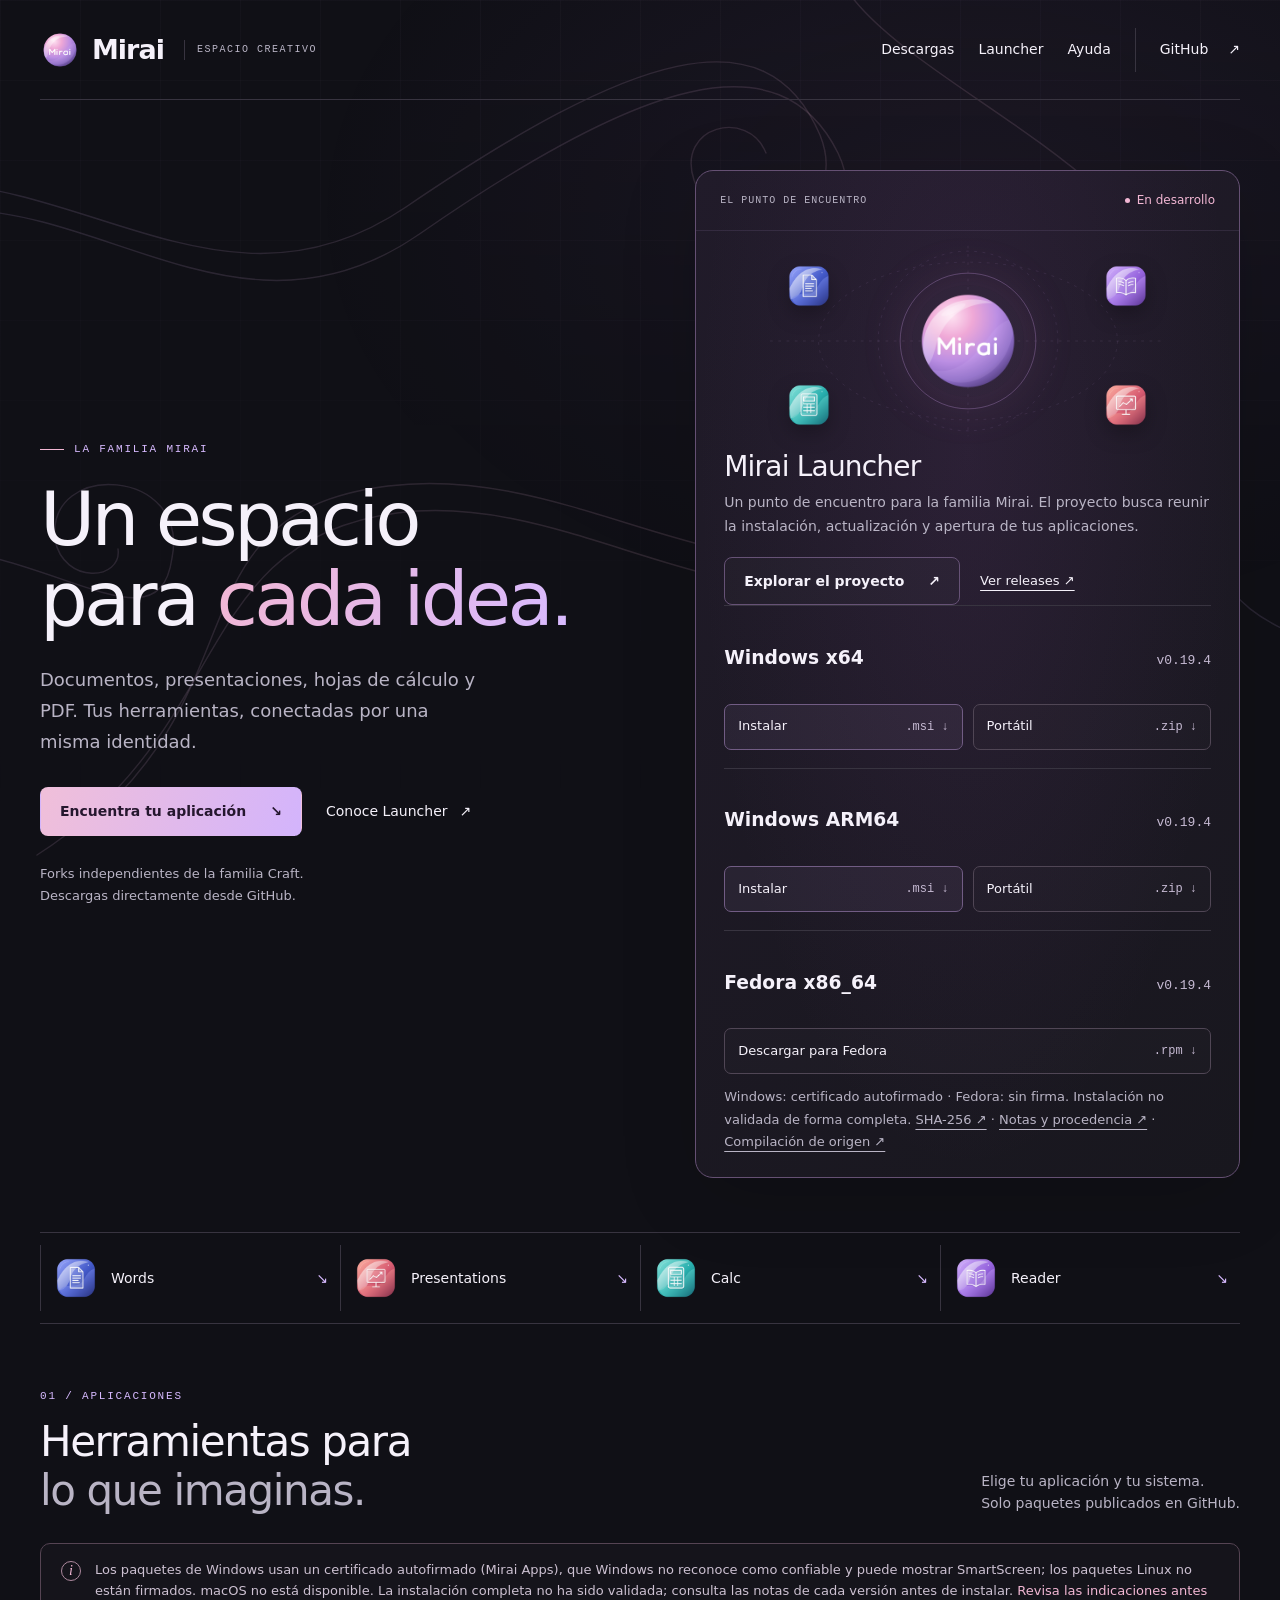
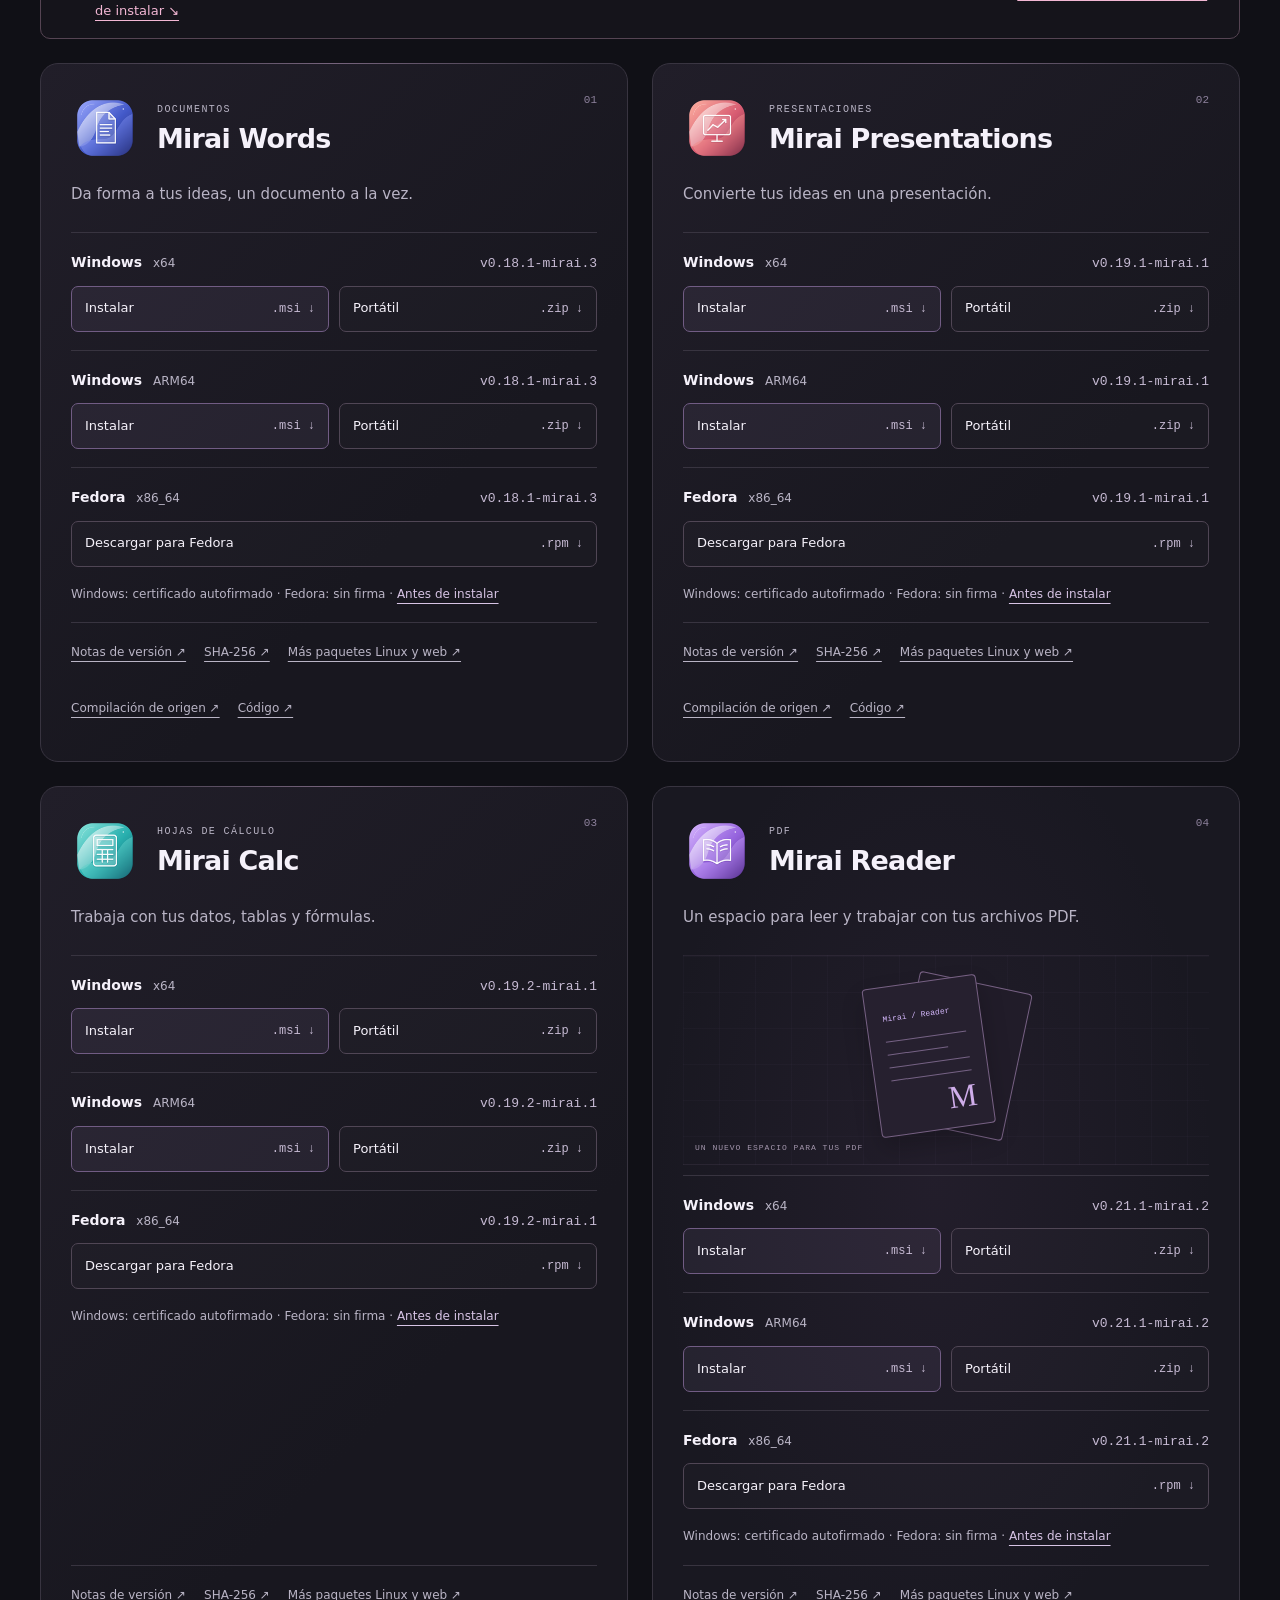
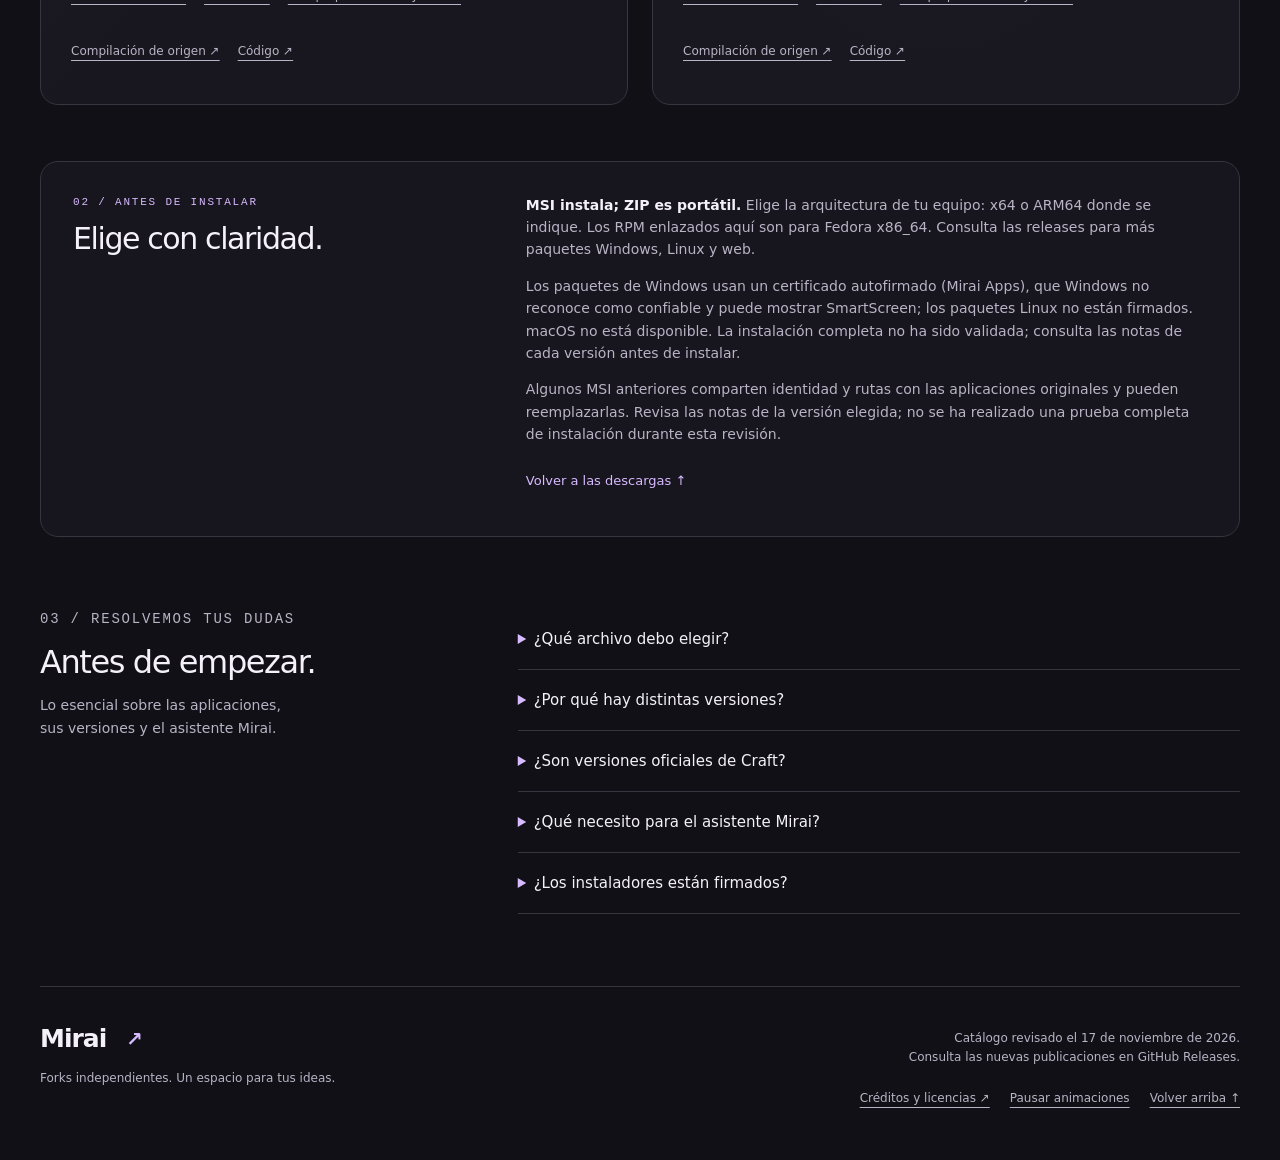
==== commit 74a07c07: "Update catalog to the 2026-11-17 releases Words 0.18.1-mirai.3, Presentations 0.19.1-mirai.1, Calc 0" ====
--- a/index.html
+++ b/index.html
@@ -14,14 +14,14 @@
 <header class="site-header"><a class="brand" href="#inicio" aria-label="Mirai, inicio"><img src="assets/launcher.png" alt="" width="40" height="40">Mirai<span class="brand-divider"></span><span class="brand-detail">ESPACIO CREATIVO</span></a><nav aria-label="Principal"><a href="#descargas">Descargas</a><a href="#launcher">Launcher</a><a href="#ayuda">Ayuda</a><a class="nav-github" href="https://github.com/mirasins">GitHub <span aria-hidden="true">↗</span></a></nav></header>
 <main id="contenido" tabindex="-1">
 <section class="hero" aria-labelledby="hero-title"><div class="hero-copy reveal"><p class="eyebrow"><span class="line-mark" aria-hidden="true"></span> LA FAMILIA MIRAI</p><h1 id="hero-title">Un espacio<br>para <span>cada idea.</span></h1><p class="intro">Documentos, presentaciones, hojas de cálculo y PDF. Tus herramientas, conectadas por una misma identidad.</p><div class="hero-actions"><a class="btn primary" href="#descargas">Encuentra tu aplicación <span aria-hidden="true">↘</span></a><a class="text-link" href="#launcher">Conoce Launcher <span aria-hidden="true">↗</span></a></div><p class="hero-note">Forks independientes de la familia Craft.<br>Descargas directamente desde GitHub.</p></div>
-<section class="launcher-feature reveal" id="launcher" aria-labelledby="launcher-title"><div class="feature-top"><span class="label">EL PUNTO DE ENCUENTRO</span><span class="status"><span aria-hidden="true"></span> En desarrollo</span></div><div class="constellation" aria-hidden="true"><svg viewBox="0 0 480 240" fill="none"><ellipse cx="240" cy="120" rx="163" ry="86" class="guide"/><path d="M240 16V224M24 120H456" class="guide"/><circle cx="240" cy="120" r="74"/><circle cx="240" cy="120" r="98" class="guide"/></svg><div class="core-icon"><img src="assets/launcher.png" alt="" width="120" height="120"></div><img class="satellite s1" src="assets/wordcraft.png" alt="" width="52" height="52"><img class="satellite s2" src="assets/pdfcraft.png" alt="" width="52" height="52"><img class="satellite s3" src="assets/gridcraft.png" alt="" width="52" height="52"><img class="satellite s4" src="assets/deckcraft.png" alt="" width="52" height="52"></div><div class="feature-copy"><h2 id="launcher-title">Mirai Launcher</h2><p>Un punto de encuentro para la familia Mirai. El proyecto busca reunir la instalación, actualización y apertura de tus aplicaciones.</p><div class="feature-actions"><a class="btn" href="https://github.com/mirasins/mirai-launcher">Explorar el proyecto <span aria-hidden="true">↗</span></a><a href="https://github.com/mirasins/mirai-launcher/releases">Ver releases ↗</a></div><div class="platform"><div class="platform-title"><h3>Windows <span>ARM64</span></h3><span class="version">v0.19.2</span></div><div class="download-links"><a class="download install" href="https://github.com/mirasins/mirai-launcher/releases/download/v0.19.2/artcraft-launcher-0.19.2-windows-arm64.msi">Instalar <span>.msi ↓</span></a><a class="download" href="https://github.com/mirasins/mirai-launcher/releases/download/v0.19.2/artcraft-launcher-0.19.2-windows-arm64-portable.zip">Portátil <span>.zip ↓</span></a></div></div><p class="availability">Solo Windows ARM64; sin firma digital. Windows puede mostrar advertencias. La instalación y desinstalación del MSI se probaron, pero no la interfaz gráfica. <a href="https://github.com/mirasins/mirai-launcher/releases/download/v0.19.2/SHA256SUMS.txt">SHA-256 ↗</a> · <a href="https://github.com/mirasins/mirai-launcher/releases/tag/v0.19.2">Notas y procedencia ↗</a> · <a href="https://github.com/mirasins/mirai-launcher/releases/tag/v0.19.3">Release más reciente v0.19.3 ↗</a></p></div></section></section>
+<section class="launcher-feature reveal" id="launcher" aria-labelledby="launcher-title"><div class="feature-top"><span class="label">EL PUNTO DE ENCUENTRO</span><span class="status"><span aria-hidden="true"></span> En desarrollo</span></div><div class="constellation" aria-hidden="true"><svg viewBox="0 0 480 240" fill="none"><ellipse cx="240" cy="120" rx="163" ry="86" class="guide"/><path d="M240 16V224M24 120H456" class="guide"/><circle cx="240" cy="120" r="74"/><circle cx="240" cy="120" r="98" class="guide"/></svg><div class="core-icon"><img src="assets/launcher.png" alt="" width="120" height="120"></div><img class="satellite s1" src="assets/wordcraft.png" alt="" width="52" height="52"><img class="satellite s2" src="assets/pdfcraft.png" alt="" width="52" height="52"><img class="satellite s3" src="assets/gridcraft.png" alt="" width="52" height="52"><img class="satellite s4" src="assets/deckcraft.png" alt="" width="52" height="52"></div><div class="feature-copy"><h2 id="launcher-title">Mirai Launcher</h2><p>Un punto de encuentro para la familia Mirai. El proyecto busca reunir la instalación, actualización y apertura de tus aplicaciones.</p><div class="feature-actions"><a class="btn" href="https://github.com/mirasins/mirai-launcher">Explorar el proyecto <span aria-hidden="true">↗</span></a><a href="https://github.com/mirasins/mirai-launcher/releases">Ver releases ↗</a></div><div class="platform"><div class="platform-title"><h3>Windows <span>x64</span></h3><span class="version">v0.19.4</span></div><div class="download-links"><a class="download install" href="https://github.com/mirasins/mirai-launcher/releases/download/v0.19.4/artcraft-launcher-0.19.4-windows-x64.msi" aria-label="Instalar Mirai Launcher en Windows x64 (v0.19.4, MSI)">Instalar <span>.msi ↓</span></a><a class="download" href="https://github.com/mirasins/mirai-launcher/releases/download/v0.19.4/artcraft-launcher-0.19.4-windows-x64-portable.zip" aria-label="Descargar Mirai Launcher portátil para Windows x64 (v0.19.4, ZIP)">Portátil <span>.zip ↓</span></a></div></div><div class="platform"><div class="platform-title"><h3>Windows <span>ARM64</span></h3><span class="version">v0.19.4</span></div><div class="download-links"><a class="download install" href="https://github.com/mirasins/mirai-launcher/releases/download/v0.19.4/artcraft-launcher-0.19.4-windows-arm64.msi" aria-label="Instalar Mirai Launcher en Windows arm64 (v0.19.4, MSI)">Instalar <span>.msi ↓</span></a><a class="download" href="https://github.com/mirasins/mirai-launcher/releases/download/v0.19.4/artcraft-launcher-0.19.4-windows-arm64-portable.zip" aria-label="Descargar Mirai Launcher portátil para Windows arm64 (v0.19.4, ZIP)">Portátil <span>.zip ↓</span></a></div></div><div class="platform fedora"><div class="platform-title"><h3>Fedora <span>x86_64</span></h3><span class="version">v0.19.4</span></div><a class="download" href="https://github.com/mirasins/mirai-launcher/releases/download/v0.19.4/artcraft-launcher-0.19.4-linux-x86_64.rpm" aria-label="Descargar Mirai Launcher para Fedora x86_64 (v0.19.4, RPM)">Descargar para Fedora <span>.rpm ↓</span></a></div><p class="availability">Windows: certificado autofirmado · Fedora: sin firma. Instalación no validada de forma completa. <a href="https://github.com/mirasins/mirai-launcher/releases/download/v0.19.4/SHA256SUMS.txt">SHA-256 ↗</a> · <a href="https://github.com/mirasins/mirai-launcher/releases/tag/v0.19.4">Notas y procedencia ↗</a> · <a href="https://github.com/mirasins/mirai-launcher/actions/runs/44214219206">Compilación de origen ↗</a></p></div></section></section>
 <nav class="index-strip" aria-label="Aplicaciones Mirai"><a href="#words"><img src="assets/wordcraft.png" alt="" width="46" height="46"><span class="index-name">Words</span><span class="index-arrow" aria-hidden="true">↘</span></a><a href="#presentations"><img src="assets/deckcraft.png" alt="" width="46" height="46"><span class="index-name">Presentations</span><span class="index-arrow" aria-hidden="true">↘</span></a><a href="#calc"><img src="assets/gridcraft.png" alt="" width="46" height="46"><span class="index-name">Calc</span><span class="index-arrow" aria-hidden="true">↘</span></a><a href="#reader"><img src="assets/pdfcraft.png" alt="" width="46" height="46"><span class="index-name">Reader</span><span class="index-arrow" aria-hidden="true">↘</span></a></nav>
-<section id="descargas" aria-labelledby="apps-title"><div class="section-head reveal"><div><p class="eyebrow">01 / APLICACIONES</p><h2 id="apps-title">Herramientas para<br><span>lo que imaginas.</span></h2></div><p>Elige tu aplicación y tu sistema.<br>Solo paquetes publicados en GitHub.</p></div><aside class="download-notice reveal" aria-label="Información de los paquetes"><span class="notice-symbol" aria-hidden="true">i</span><p>Words y Calc para Windows usan certificados autofirmados; Presentations v0.15.1 y Launcher v0.19.2 no están firmados. Las releases más recientes de Presentations, Reader y Launcher para Windows usan certificados autofirmados; los paquetes Linux listados no están firmados. La instalación completa no ha sido validada; consulta las notas de cada versión antes de instalar. <a href="#seguridad">Revisa las indicaciones antes de instalar ↘</a></p></aside><div class="grid"><article class="card reveal" id="words" style="--order:0"><div class="app-head"><img src="assets/wordcraft.png" alt="" width="68" height="68"><div><p class="label">Documentos</p><h3>Mirai Words</h3></div><span class="card-number" aria-hidden="true">01</span></div><p class="desc">Da forma a tus ideas, un documento a la vez.</p><div class="platform"><div class="platform-title"><h4>Windows <span>x64</span></h4><span class="version">v0.18.1-mirai.2</span></div><div class="download-links"><a class="download install" href="https://github.com/mirasins/mirai-words-wordcraft-fork/releases/download/v0.18.1-mirai.2/wordcraft-0.18.1-mirai.2-windows-x64.msi" aria-label="Instalar Mirai Words en Windows x64 (v0.18.1-mirai.2, MSI)">Instalar <span>.msi ↓</span></a><a class="download" href="https://github.com/mirasins/mirai-words-wordcraft-fork/releases/download/v0.18.1-mirai.2/wordcraft-0.18.1-mirai.2-windows-x64-portable.zip" aria-label="Descargar Mirai Words portátil para Windows x64 (v0.18.1-mirai.2, ZIP)">Portátil <span>.zip ↓</span></a></div></div><div class="platform"><div class="platform-title"><h4>Windows <span>ARM64</span></h4><span class="version">v0.18.1-mirai.2</span></div><div class="download-links"><a class="download install" href="https://github.com/mirasins/mirai-words-wordcraft-fork/releases/download/v0.18.1-mirai.2/wordcraft-0.18.1-mirai.2-windows-arm64.msi" aria-label="Instalar Mirai Words en Windows arm64 (v0.18.1-mirai.2, MSI)">Instalar <span>.msi ↓</span></a><a class="download" href="https://github.com/mirasins/mirai-words-wordcraft-fork/releases/download/v0.18.1-mirai.2/wordcraft-0.18.1-mirai.2-windows-arm64-portable.zip" aria-label="Descargar Mirai Words portátil para Windows arm64 (v0.18.1-mirai.2, ZIP)">Portátil <span>.zip ↓</span></a></div></div><div class="platform fedora"><div class="platform-title"><h4>Fedora <span>x86_64</span></h4><span class="version">v0.18.1-mirai.2</span></div><a class="download" href="https://github.com/mirasins/mirai-words-wordcraft-fork/releases/download/v0.18.1-mirai.2/wordcraft-0.18.1-mirai.2-linux-x86_64.rpm" aria-label="Descargar Mirai Words para Fedora x86_64 (v0.18.1-mirai.2, RPM)">Descargar para Fedora <span>.rpm ↓</span></a></div><p class="package-note">Windows: certificado autofirmado · Fedora: sin firma · <a href="#seguridad">Antes de instalar</a></p><div class="sources"><a href="https://github.com/mirasins/mirai-words-wordcraft-fork/releases/tag/v0.18.1-mirai.2" aria-label="Notas de Mirai Words v0.18.1-mirai.2">Notas de versión ↗</a><a href="https://github.com/mirasins/mirai-words-wordcraft-fork/releases/download/v0.18.1-mirai.2/SHA256SUMS.txt" aria-label="Sumas SHA-256 de Mirai Words v0.18.1-mirai.2">SHA-256 ↗</a><a href="https://github.com/mirasins/mirai-words-wordcraft-fork/releases/tag/v0.18.1-mirai.2">Más paquetes Linux y web ↗</a><a href="https://github.com/mirasins/mirai-words-wordcraft-fork" aria-label="Código fuente de Mirai Words">Código ↗</a></div></article>
-<article class="card reveal" id="presentations" style="--order:1"><div class="app-head"><img src="assets/deckcraft.png" alt="" width="68" height="68"><div><p class="label">Presentaciones</p><h3>Mirai Presentations</h3></div><span class="card-number" aria-hidden="true">02</span></div><p class="desc">Convierte tus ideas en una presentación.</p><div class="platform"><div class="platform-title"><h4>Windows <span>x64</span></h4><span class="version">v0.15.1-mirai.1</span></div><div class="download-links"><a class="download install" href="https://github.com/mirasins/mirai-presentations-deckcraft-fork/releases/download/v0.15.1-mirai.1/deckcraft-0.15.1-mirai.1-windows-x64.msi" aria-label="Instalar Mirai Presentations en Windows x64 (v0.15.1-mirai.1, MSI)">Instalar <span>.msi ↓</span></a><a class="download" href="https://github.com/mirasins/mirai-presentations-deckcraft-fork/releases/download/v0.15.1-mirai.1/deckcraft-0.15.1-mirai.1-windows-x64-portable.zip" aria-label="Descargar Mirai Presentations portátil para Windows x64 (v0.15.1-mirai.1, ZIP)">Portátil <span>.zip ↓</span></a></div></div><div class="platform fedora"><div class="platform-title"><h4>Fedora <span>x86_64</span></h4><span class="version">v0.15.1-mirai.1</span></div><a class="download" href="https://github.com/mirasins/mirai-presentations-deckcraft-fork/releases/download/v0.15.1-mirai.1/deckcraft-0.15.1-mirai.1-linux-x86_64.rpm" aria-label="Descargar Mirai Presentations para Fedora x86_64 (v0.15.1-mirai.1, RPM)">Descargar para Fedora <span>.rpm ↓</span></a></div><p class="package-note">Sin firma de código · <a href="#seguridad">Antes de instalar</a></p><div class="sources"><a href="https://github.com/mirasins/mirai-presentations-deckcraft-fork/releases/tag/v0.15.1-mirai.1" aria-label="Notas de Mirai Presentations v0.15.1-mirai.1">Notas de versión ↗</a><a href="https://github.com/mirasins/mirai-presentations-deckcraft-fork/releases/download/v0.15.1-mirai.1/SHA256SUMS.txt" aria-label="Sumas SHA-256 de Mirai Presentations v0.15.1-mirai.1">SHA-256 ↗</a><a href="https://github.com/mirasins/mirai-presentations-deckcraft-fork" aria-label="Código fuente de Mirai Presentations">Código ↗</a></div><div class="platform"><div class="platform-title"><h4>Release más reciente</h4><span class="version">v0.19.0-mirai.1</span></div><p class="package-note">Windows x64 y ARM64: certificado autofirmado; Linux: sin firma. Consulta las notas antes de instalar.</p><div class="sources"><a href="https://github.com/mirasins/mirai-presentations-deckcraft-fork/releases/tag/v0.19.0-mirai.1">Descargas para Windows, Linux y web ↗</a><a href="https://github.com/mirasins/mirai-presentations-deckcraft-fork/releases/download/v0.19.0-mirai.1/SHA256SUMS.txt">SHA-256 ↗</a><a href="https://github.com/mirasins/mirai-presentations-deckcraft-fork/actions/runs/43762862550">Compilación de origen ↗</a></div></div></article>
-<article class="card reveal" id="calc" style="--order:2"><div class="app-head"><img src="assets/gridcraft.png" alt="" width="68" height="68"><div><p class="label">Hojas de cálculo</p><h3>Mirai Calc</h3></div><span class="card-number" aria-hidden="true">03</span></div><p class="desc">Trabaja con tus datos, tablas y fórmulas.</p><div class="platform"><div class="platform-title"><h4>Windows <span>x64</span></h4><span class="version">v0.19.1-mirai.1</span></div><div class="download-links"><a class="download install" href="https://github.com/mirasins/mirai-calc-gridcraft-fork/releases/download/v0.19.1-mirai.1/gridcraft-0.19.1-mirai.1-windows-x64.msi" aria-label="Instalar Mirai Calc en Windows x64 (v0.19.1-mirai.1, MSI)">Instalar <span>.msi ↓</span></a><a class="download" href="https://github.com/mirasins/mirai-calc-gridcraft-fork/releases/download/v0.19.1-mirai.1/gridcraft-0.19.1-mirai.1-windows-x64-portable.zip" aria-label="Descargar Mirai Calc portátil para Windows x64 (v0.19.1-mirai.1, ZIP)">Portátil <span>.zip ↓</span></a></div></div><div class="platform"><div class="platform-title"><h4>Windows <span>ARM64</span></h4><span class="version">v0.19.1-mirai.1</span></div><div class="download-links"><a class="download install" href="https://github.com/mirasins/mirai-calc-gridcraft-fork/releases/download/v0.19.1-mirai.1/gridcraft-0.19.1-mirai.1-windows-arm64.msi" aria-label="Instalar Mirai Calc en Windows arm64 (v0.19.1-mirai.1, MSI)">Instalar <span>.msi ↓</span></a><a class="download" href="https://github.com/mirasins/mirai-calc-gridcraft-fork/releases/download/v0.19.1-mirai.1/gridcraft-0.19.1-mirai.1-windows-arm64-portable.zip" aria-label="Descargar Mirai Calc portátil para Windows arm64 (v0.19.1-mirai.1, ZIP)">Portátil <span>.zip ↓</span></a></div></div><div class="platform fedora"><div class="platform-title"><h4>Fedora <span>x86_64</span></h4><span class="version">v0.19.1-mirai.1</span></div><a class="download" href="https://github.com/mirasins/mirai-calc-gridcraft-fork/releases/download/v0.19.1-mirai.1/gridcraft-0.19.1-mirai.1-linux-x86_64.rpm" aria-label="Descargar Mirai Calc para Fedora x86_64 (v0.19.1-mirai.1, RPM)">Descargar para Fedora <span>.rpm ↓</span></a></div><p class="package-note">Windows: certificado autofirmado · Fedora: sin firma · <a href="#seguridad">Antes de instalar</a></p><div class="sources"><a href="https://github.com/mirasins/mirai-calc-gridcraft-fork/releases/tag/v0.19.1-mirai.1" aria-label="Notas de Mirai Calc v0.19.1-mirai.1">Notas de versión ↗</a><a href="https://github.com/mirasins/mirai-calc-gridcraft-fork/releases/download/v0.19.1-mirai.1/SHA256SUMS.txt" aria-label="Sumas SHA-256 de Mirai Calc v0.19.1-mirai.1">SHA-256 ↗</a><a href="https://github.com/mirasins/mirai-calc-gridcraft-fork/releases/tag/v0.19.1-mirai.1">Más paquetes Linux y web ↗</a><a href="https://github.com/mirasins/mirai-calc-gridcraft-fork/actions/runs/43758150053">Compilación de origen ↗</a><a href="https://github.com/mirasins/mirai-calc-gridcraft-fork" aria-label="Código fuente de Mirai Calc">Código ↗</a></div></article>
-<article class="card reader-card reveal" id="reader" style="--order:3"><div class="app-head"><img src="assets/pdfcraft.png" alt="" width="68" height="68"><div><p class="label">PDF</p><h3>Mirai Reader</h3></div><span class="card-number" aria-hidden="true">04</span></div><p class="desc">Un espacio para leer y trabajar con tus archivos PDF.</p><div class="reader-art" aria-hidden="true"><span class="paper paper-back"></span><span class="paper paper-front"><span>Mirai / Reader</span><i></i><i></i><i></i><i></i><span class="paper-mark">M</span></span><span class="drawing-label">UN NUEVO ESPACIO PARA TUS PDF</span></div><div class="platform"><div class="platform-title"><h4>Release disponible</h4><span class="version">v0.21.1-mirai.1</span></div><p class="package-note">Windows x64 y ARM64: certificado autofirmado; Linux: sin firma. Consulta las notas antes de instalar.</p><div class="sources"><a href="https://github.com/mirasins/mirai-reader-pdfcraft-fork/releases/tag/v0.21.1-mirai.1">Descargas para Windows, Linux y web ↗</a><a href="https://github.com/mirasins/mirai-reader-pdfcraft-fork/releases/download/v0.21.1-mirai.1/SHA256SUMS.txt">SHA-256 ↗</a><a href="https://github.com/mirasins/mirai-reader-pdfcraft-fork/actions/runs/43765018706">Compilación de origen ↗</a></div></div><div class="sources"><a href="https://github.com/mirasins/mirai-reader-pdfcraft-fork/releases">Consultar releases ↗</a><a href="https://github.com/mirasins/mirai-reader-pdfcraft-fork">Código fuente ↗</a></div></article></div></section>
-<section class="safety reveal" id="seguridad" aria-labelledby="safety-title"><div><p class="eyebrow">02 / ANTES DE INSTALAR</p><h2 id="safety-title">Elige con claridad.</h2></div><div><p><strong>MSI instala; ZIP es portátil.</strong> Elige la arquitectura de tu equipo: x64 o ARM64 donde se indique. Los RPM enlazados aquí son para Fedora x86_64. Consulta las releases para más paquetes Windows, Linux y web.</p><p>Words 0.18.1-mirai.2 y Calc 0.19.1-mirai.1 para Windows están firmados con un certificado autofirmado, que Windows puede no reconocer como confiable. Presentations v0.15.1 y Launcher v0.19.2 no están firmados. Las releases más recientes de Presentations, Reader y Launcher para Windows usan certificados autofirmados; los paquetes Linux listados no están firmados. Windows puede mostrar SmartScreen. Consulta las notas y el archivo SHA-256 de la release antes de decidir si ejecutarlos.</p><p>Algunos MSI anteriores comparten identidad y rutas con las aplicaciones originales y pueden reemplazarlas. Revisa las notas de la versión elegida; no se ha realizado una prueba completa de instalación durante esta revisión.</p><a class="text-link" href="#descargas">Volver a las descargas ↑</a></div></section>
-<section class="help reveal" id="ayuda" aria-labelledby="help-title"><div><p class="eyebrow">03 / RESOLVEMOS TUS DUDAS</p><h2 id="help-title">Antes de empezar.</h2><p>Lo esencial sobre las aplicaciones,<br>sus versiones y el asistente Mirai.</p></div><div><details><summary>¿Qué archivo debo elegir?</summary><p>En Windows, elige la arquitectura de tu equipo: x64 o ARM64 donde esté disponible. El MSI instala la aplicación y el ZIP es la versión portátil. Los paquetes RPM aquí listados se publicaron para Fedora x86_64. Solo se muestran los sistemas con paquetes disponibles.</p></details><details><summary>¿Por qué hay distintas versiones?</summary><p>Los paquetes de Windows y Fedora pueden publicarse por separado. Cada descarga muestra su versión exacta; una versión más nueva de Fedora no significa que exista también para Windows. Consulta todas las releases para ver el historial.</p></details><details><summary>¿Son versiones oficiales de Craft?</summary><p>Son forks independientes mantenidos en los repositorios Mirai de mirasins. Reader deriva de PdfCraft, Words de WordCraft, Presentations de DeckCraft y Calc de GridCraft. El launcher deriva de ArtCraft Launcher. Los nombres originales de algunos archivos se conservan.</p></details><details><summary>¿Qué necesito para el asistente Mirai?</summary><p>El asistente de las aplicaciones requiere Claude Code instalado y una sesión iniciada con tu propia cuenta. El resto de la aplicación puede utilizarse sin el asistente. Revisa los requisitos de la release elegida.</p></details><details><summary>¿Los instaladores están firmados?</summary><p>Words 0.18.1-mirai.2 y Calc 0.19.1-mirai.1 para Windows usan un certificado autofirmado, sin confianza pública garantizada. Presentations v0.15.1 y Launcher v0.19.2 no están firmados. Las releases más recientes de Presentations, Reader y Launcher para Windows usan certificados autofirmados; los paquetes Linux listados no están firmados. Windows puede mostrar una advertencia de SmartScreen. Comprueba el repositorio de origen y las notas de la versión antes de decidir si ejecutar el archivo.</p></details></div></section>
+<section id="descargas" aria-labelledby="apps-title"><div class="section-head reveal"><div><p class="eyebrow">01 / APLICACIONES</p><h2 id="apps-title">Herramientas para<br><span>lo que imaginas.</span></h2></div><p>Elige tu aplicación y tu sistema.<br>Solo paquetes publicados en GitHub.</p></div><aside class="download-notice reveal" aria-label="Información de los paquetes"><span class="notice-symbol" aria-hidden="true">i</span><p>Los paquetes de Windows usan un certificado autofirmado (Mirai Apps), que Windows no reconoce como confiable y puede mostrar SmartScreen; los paquetes Linux no están firmados. macOS no está disponible. La instalación completa no ha sido validada; consulta las notas de cada versión antes de instalar. <a href="#seguridad">Revisa las indicaciones antes de instalar ↘</a></p></aside><div class="grid"><article class="card reveal" id="words" style="--order:0"><div class="app-head"><img src="assets/wordcraft.png" alt="" width="68" height="68"><div><p class="label">Documentos</p><h3>Mirai Words</h3></div><span class="card-number" aria-hidden="true">01</span></div><p class="desc">Da forma a tus ideas, un documento a la vez.</p><div class="platform"><div class="platform-title"><h4>Windows <span>x64</span></h4><span class="version">v0.18.1-mirai.3</span></div><div class="download-links"><a class="download install" href="https://github.com/mirasins/mirai-words-wordcraft-fork/releases/download/v0.18.1-mirai.3/wordcraft-0.18.1-mirai.3-windows-x64.msi" aria-label="Instalar Mirai Words en Windows x64 (v0.18.1-mirai.3, MSI)">Instalar <span>.msi ↓</span></a><a class="download" href="https://github.com/mirasins/mirai-words-wordcraft-fork/releases/download/v0.18.1-mirai.3/wordcraft-0.18.1-mirai.3-windows-x64-portable.zip" aria-label="Descargar Mirai Words portátil para Windows x64 (v0.18.1-mirai.3, ZIP)">Portátil <span>.zip ↓</span></a></div></div><div class="platform"><div class="platform-title"><h4>Windows <span>ARM64</span></h4><span class="version">v0.18.1-mirai.3</span></div><div class="download-links"><a class="download install" href="https://github.com/mirasins/mirai-words-wordcraft-fork/releases/download/v0.18.1-mirai.3/wordcraft-0.18.1-mirai.3-windows-arm64.msi" aria-label="Instalar Mirai Words en Windows arm64 (v0.18.1-mirai.3, MSI)">Instalar <span>.msi ↓</span></a><a class="download" href="https://github.com/mirasins/mirai-words-wordcraft-fork/releases/download/v0.18.1-mirai.3/wordcraft-0.18.1-mirai.3-windows-arm64-portable.zip" aria-label="Descargar Mirai Words portátil para Windows arm64 (v0.18.1-mirai.3, ZIP)">Portátil <span>.zip ↓</span></a></div></div><div class="platform fedora"><div class="platform-title"><h4>Fedora <span>x86_64</span></h4><span class="version">v0.18.1-mirai.3</span></div><a class="download" href="https://github.com/mirasins/mirai-words-wordcraft-fork/releases/download/v0.18.1-mirai.3/wordcraft-0.18.1-mirai.3-linux-x86_64.rpm" aria-label="Descargar Mirai Words para Fedora x86_64 (v0.18.1-mirai.3, RPM)">Descargar para Fedora <span>.rpm ↓</span></a></div><p class="package-note">Windows: certificado autofirmado · Fedora: sin firma · <a href="#seguridad">Antes de instalar</a></p><div class="sources"><a href="https://github.com/mirasins/mirai-words-wordcraft-fork/releases/tag/v0.18.1-mirai.3" aria-label="Notas de Mirai Words v0.18.1-mirai.3">Notas de versión ↗</a><a href="https://github.com/mirasins/mirai-words-wordcraft-fork/releases/download/v0.18.1-mirai.3/SHA256SUMS.txt" aria-label="Sumas SHA-256 de Mirai Words v0.18.1-mirai.3">SHA-256 ↗</a><a href="https://github.com/mirasins/mirai-words-wordcraft-fork/releases/tag/v0.18.1-mirai.3">Más paquetes Linux y web ↗</a><a href="https://github.com/mirasins/mirai-words-wordcraft-fork/actions/runs/44219603339">Compilación de origen ↗</a><a href="https://github.com/mirasins/mirai-words-wordcraft-fork" aria-label="Código fuente de Mirai Words">Código ↗</a></div></article>
+<article class="card reveal" id="presentations" style="--order:1"><div class="app-head"><img src="assets/deckcraft.png" alt="" width="68" height="68"><div><p class="label">Presentaciones</p><h3>Mirai Presentations</h3></div><span class="card-number" aria-hidden="true">02</span></div><p class="desc">Convierte tus ideas en una presentación.</p><div class="platform"><div class="platform-title"><h4>Windows <span>x64</span></h4><span class="version">v0.19.1-mirai.1</span></div><div class="download-links"><a class="download install" href="https://github.com/mirasins/mirai-presentations-deckcraft-fork/releases/download/v0.19.1-mirai.1/deckcraft-0.19.1-mirai.1-windows-x64.msi" aria-label="Instalar Mirai Presentations en Windows x64 (v0.19.1-mirai.1, MSI)">Instalar <span>.msi ↓</span></a><a class="download" href="https://github.com/mirasins/mirai-presentations-deckcraft-fork/releases/download/v0.19.1-mirai.1/deckcraft-0.19.1-mirai.1-windows-x64-portable.zip" aria-label="Descargar Mirai Presentations portátil para Windows x64 (v0.19.1-mirai.1, ZIP)">Portátil <span>.zip ↓</span></a></div></div><div class="platform"><div class="platform-title"><h4>Windows <span>ARM64</span></h4><span class="version">v0.19.1-mirai.1</span></div><div class="download-links"><a class="download install" href="https://github.com/mirasins/mirai-presentations-deckcraft-fork/releases/download/v0.19.1-mirai.1/deckcraft-0.19.1-mirai.1-windows-arm64.msi" aria-label="Instalar Mirai Presentations en Windows arm64 (v0.19.1-mirai.1, MSI)">Instalar <span>.msi ↓</span></a><a class="download" href="https://github.com/mirasins/mirai-presentations-deckcraft-fork/releases/download/v0.19.1-mirai.1/deckcraft-0.19.1-mirai.1-windows-arm64-portable.zip" aria-label="Descargar Mirai Presentations portátil para Windows arm64 (v0.19.1-mirai.1, ZIP)">Portátil <span>.zip ↓</span></a></div></div><div class="platform fedora"><div class="platform-title"><h4>Fedora <span>x86_64</span></h4><span class="version">v0.19.1-mirai.1</span></div><a class="download" href="https://github.com/mirasins/mirai-presentations-deckcraft-fork/releases/download/v0.19.1-mirai.1/deckcraft-0.19.1-mirai.1-linux-x86_64.rpm" aria-label="Descargar Mirai Presentations para Fedora x86_64 (v0.19.1-mirai.1, RPM)">Descargar para Fedora <span>.rpm ↓</span></a></div><p class="package-note">Windows: certificado autofirmado · Fedora: sin firma · <a href="#seguridad">Antes de instalar</a></p><div class="sources"><a href="https://github.com/mirasins/mirai-presentations-deckcraft-fork/releases/tag/v0.19.1-mirai.1" aria-label="Notas de Mirai Presentations v0.19.1-mirai.1">Notas de versión ↗</a><a href="https://github.com/mirasins/mirai-presentations-deckcraft-fork/releases/download/v0.19.1-mirai.1/SHA256SUMS.txt" aria-label="Sumas SHA-256 de Mirai Presentations v0.19.1-mirai.1">SHA-256 ↗</a><a href="https://github.com/mirasins/mirai-presentations-deckcraft-fork/releases/tag/v0.19.1-mirai.1">Más paquetes Linux y web ↗</a><a href="https://github.com/mirasins/mirai-presentations-deckcraft-fork/actions/runs/44217367817">Compilación de origen ↗</a><a href="https://github.com/mirasins/mirai-presentations-deckcraft-fork" aria-label="Código fuente de Mirai Presentations">Código ↗</a></div></article>
+<article class="card reveal" id="calc" style="--order:2"><div class="app-head"><img src="assets/gridcraft.png" alt="" width="68" height="68"><div><p class="label">Hojas de cálculo</p><h3>Mirai Calc</h3></div><span class="card-number" aria-hidden="true">03</span></div><p class="desc">Trabaja con tus datos, tablas y fórmulas.</p><div class="platform"><div class="platform-title"><h4>Windows <span>x64</span></h4><span class="version">v0.19.2-mirai.1</span></div><div class="download-links"><a class="download install" href="https://github.com/mirasins/mirai-calc-gridcraft-fork/releases/download/v0.19.2-mirai.1/gridcraft-0.19.2-mirai.1-windows-x64.msi" aria-label="Instalar Mirai Calc en Windows x64 (v0.19.2-mirai.1, MSI)">Instalar <span>.msi ↓</span></a><a class="download" href="https://github.com/mirasins/mirai-calc-gridcraft-fork/releases/download/v0.19.2-mirai.1/gridcraft-0.19.2-mirai.1-windows-x64-portable.zip" aria-label="Descargar Mirai Calc portátil para Windows x64 (v0.19.2-mirai.1, ZIP)">Portátil <span>.zip ↓</span></a></div></div><div class="platform"><div class="platform-title"><h4>Windows <span>ARM64</span></h4><span class="version">v0.19.2-mirai.1</span></div><div class="download-links"><a class="download install" href="https://github.com/mirasins/mirai-calc-gridcraft-fork/releases/download/v0.19.2-mirai.1/gridcraft-0.19.2-mirai.1-windows-arm64.msi" aria-label="Instalar Mirai Calc en Windows arm64 (v0.19.2-mirai.1, MSI)">Instalar <span>.msi ↓</span></a><a class="download" href="https://github.com/mirasins/mirai-calc-gridcraft-fork/releases/download/v0.19.2-mirai.1/gridcraft-0.19.2-mirai.1-windows-arm64-portable.zip" aria-label="Descargar Mirai Calc portátil para Windows arm64 (v0.19.2-mirai.1, ZIP)">Portátil <span>.zip ↓</span></a></div></div><div class="platform fedora"><div class="platform-title"><h4>Fedora <span>x86_64</span></h4><span class="version">v0.19.2-mirai.1</span></div><a class="download" href="https://github.com/mirasins/mirai-calc-gridcraft-fork/releases/download/v0.19.2-mirai.1/gridcraft-0.19.2-mirai.1-linux-x86_64.rpm" aria-label="Descargar Mirai Calc para Fedora x86_64 (v0.19.2-mirai.1, RPM)">Descargar para Fedora <span>.rpm ↓</span></a></div><p class="package-note">Windows: certificado autofirmado · Fedora: sin firma · <a href="#seguridad">Antes de instalar</a></p><div class="sources"><a href="https://github.com/mirasins/mirai-calc-gridcraft-fork/releases/tag/v0.19.2-mirai.1" aria-label="Notas de Mirai Calc v0.19.2-mirai.1">Notas de versión ↗</a><a href="https://github.com/mirasins/mirai-calc-gridcraft-fork/releases/download/v0.19.2-mirai.1/SHA256SUMS.txt" aria-label="Sumas SHA-256 de Mirai Calc v0.19.2-mirai.1">SHA-256 ↗</a><a href="https://github.com/mirasins/mirai-calc-gridcraft-fork/releases/tag/v0.19.2-mirai.1">Más paquetes Linux y web ↗</a><a href="https://github.com/mirasins/mirai-calc-gridcraft-fork/actions/runs/44217328244">Compilación de origen ↗</a><a href="https://github.com/mirasins/mirai-calc-gridcraft-fork" aria-label="Código fuente de Mirai Calc">Código ↗</a></div></article>
+<article class="card reader-card reveal" id="reader" style="--order:3"><div class="app-head"><img src="assets/pdfcraft.png" alt="" width="68" height="68"><div><p class="label">PDF</p><h3>Mirai Reader</h3></div><span class="card-number" aria-hidden="true">04</span></div><p class="desc">Un espacio para leer y trabajar con tus archivos PDF.</p><div class="reader-art" aria-hidden="true"><span class="paper paper-back"></span><span class="paper paper-front"><span>Mirai / Reader</span><i></i><i></i><i></i><i></i><span class="paper-mark">M</span></span><span class="drawing-label">UN NUEVO ESPACIO PARA TUS PDF</span></div><div class="platform"><div class="platform-title"><h4>Windows <span>x64</span></h4><span class="version">v0.21.1-mirai.2</span></div><div class="download-links"><a class="download install" href="https://github.com/mirasins/mirai-reader-pdfcraft-fork/releases/download/v0.21.1-mirai.2/pdfcraft-0.21.1-mirai.2-windows-x64.msi" aria-label="Instalar Mirai Reader en Windows x64 (v0.21.1-mirai.2, MSI)">Instalar <span>.msi ↓</span></a><a class="download" href="https://github.com/mirasins/mirai-reader-pdfcraft-fork/releases/download/v0.21.1-mirai.2/pdfcraft-0.21.1-mirai.2-windows-x64-portable.zip" aria-label="Descargar Mirai Reader portátil para Windows x64 (v0.21.1-mirai.2, ZIP)">Portátil <span>.zip ↓</span></a></div></div><div class="platform"><div class="platform-title"><h4>Windows <span>ARM64</span></h4><span class="version">v0.21.1-mirai.2</span></div><div class="download-links"><a class="download install" href="https://github.com/mirasins/mirai-reader-pdfcraft-fork/releases/download/v0.21.1-mirai.2/pdfcraft-0.21.1-mirai.2-windows-arm64.msi" aria-label="Instalar Mirai Reader en Windows arm64 (v0.21.1-mirai.2, MSI)">Instalar <span>.msi ↓</span></a><a class="download" href="https://github.com/mirasins/mirai-reader-pdfcraft-fork/releases/download/v0.21.1-mirai.2/pdfcraft-0.21.1-mirai.2-windows-arm64-portable.zip" aria-label="Descargar Mirai Reader portátil para Windows arm64 (v0.21.1-mirai.2, ZIP)">Portátil <span>.zip ↓</span></a></div></div><div class="platform fedora"><div class="platform-title"><h4>Fedora <span>x86_64</span></h4><span class="version">v0.21.1-mirai.2</span></div><a class="download" href="https://github.com/mirasins/mirai-reader-pdfcraft-fork/releases/download/v0.21.1-mirai.2/pdfcraft-0.21.1-mirai.2-linux-x86_64.rpm" aria-label="Descargar Mirai Reader para Fedora x86_64 (v0.21.1-mirai.2, RPM)">Descargar para Fedora <span>.rpm ↓</span></a></div><p class="package-note">Windows: certificado autofirmado · Fedora: sin firma · <a href="#seguridad">Antes de instalar</a></p><div class="sources"><a href="https://github.com/mirasins/mirai-reader-pdfcraft-fork/releases/tag/v0.21.1-mirai.2" aria-label="Notas de Mirai Reader v0.21.1-mirai.2">Notas de versión ↗</a><a href="https://github.com/mirasins/mirai-reader-pdfcraft-fork/releases/download/v0.21.1-mirai.2/SHA256SUMS.txt" aria-label="Sumas SHA-256 de Mirai Reader v0.21.1-mirai.2">SHA-256 ↗</a><a href="https://github.com/mirasins/mirai-reader-pdfcraft-fork/releases/tag/v0.21.1-mirai.2">Más paquetes Linux y web ↗</a><a href="https://github.com/mirasins/mirai-reader-pdfcraft-fork/actions/runs/44218762199">Compilación de origen ↗</a><a href="https://github.com/mirasins/mirai-reader-pdfcraft-fork" aria-label="Código fuente de Mirai Reader">Código ↗</a></div></article></div></section>
+<section class="safety reveal" id="seguridad" aria-labelledby="safety-title"><div><p class="eyebrow">02 / ANTES DE INSTALAR</p><h2 id="safety-title">Elige con claridad.</h2></div><div><p><strong>MSI instala; ZIP es portátil.</strong> Elige la arquitectura de tu equipo: x64 o ARM64 donde se indique. Los RPM enlazados aquí son para Fedora x86_64. Consulta las releases para más paquetes Windows, Linux y web.</p><p>Los paquetes de Windows usan un certificado autofirmado (Mirai Apps), que Windows no reconoce como confiable y puede mostrar SmartScreen; los paquetes Linux no están firmados. macOS no está disponible. La instalación completa no ha sido validada; consulta las notas de cada versión antes de instalar.</p><p>Algunos MSI anteriores comparten identidad y rutas con las aplicaciones originales y pueden reemplazarlas. Revisa las notas de la versión elegida; no se ha realizado una prueba completa de instalación durante esta revisión.</p><a class="text-link" href="#descargas">Volver a las descargas ↑</a></div></section>
+<section class="help reveal" id="ayuda" aria-labelledby="help-title"><div><p class="eyebrow">03 / RESOLVEMOS TUS DUDAS</p><h2 id="help-title">Antes de empezar.</h2><p>Lo esencial sobre las aplicaciones,<br>sus versiones y el asistente Mirai.</p></div><div><details><summary>¿Qué archivo debo elegir?</summary><p>En Windows, elige la arquitectura de tu equipo: x64 o ARM64 donde esté disponible. El MSI instala la aplicación y el ZIP es la versión portátil. Los paquetes RPM aquí listados se publicaron para Fedora x86_64. Solo se muestran los sistemas con paquetes disponibles.</p></details><details><summary>¿Por qué hay distintas versiones?</summary><p>Los paquetes de Windows y Fedora pueden publicarse por separado. Cada descarga muestra su versión exacta; una versión más nueva de Fedora no significa que exista también para Windows. Consulta todas las releases para ver el historial.</p></details><details><summary>¿Son versiones oficiales de Craft?</summary><p>Son forks independientes mantenidos en los repositorios Mirai de mirasins. Reader deriva de PdfCraft, Words de WordCraft, Presentations de DeckCraft y Calc de GridCraft. El launcher deriva de ArtCraft Launcher. Los nombres originales de algunos archivos se conservan.</p></details><details><summary>¿Qué necesito para el asistente Mirai?</summary><p>El asistente de las aplicaciones requiere Claude Code instalado y una sesión iniciada con tu propia cuenta. El resto de la aplicación puede utilizarse sin el asistente. Revisa los requisitos de la release elegida.</p></details><details><summary>¿Los instaladores están firmados?</summary><p>Los paquetes de Windows usan un certificado autofirmado (Mirai Apps), que Windows no reconoce como confiable y puede mostrar SmartScreen; los paquetes Linux no están firmados. macOS no está disponible. La instalación completa no ha sido validada; consulta las notas de cada versión antes de instalar.</p></details></div></section>
 </main>
-<footer><div><a class="brand footer-brand" href="#inicio">Mirai <span aria-hidden="true">↗</span></a><p>Forks independientes. Un espacio para tus ideas.</p></div><div class="footer-info"><p>Catálogo revisado el 15 de noviembre de 2026.<br>Consulta las nuevas publicaciones en GitHub Releases.</p><div class="footer-links"><a href="https://github.com/mirasins/mirai-launcher/blob/gh-pages/ATTRIBUTION.md">Créditos y licencias ↗</a><button id="motion-toggle" type="button" aria-pressed="false" hidden>Pausar animaciones</button><a href="#inicio">Volver arriba ↑</a></div></div></footer>
+<footer><div><a class="brand footer-brand" href="#inicio">Mirai <span aria-hidden="true">↗</span></a><p>Forks independientes. Un espacio para tus ideas.</p></div><div class="footer-info"><p>Catálogo revisado el 17 de noviembre de 2026.<br>Consulta las nuevas publicaciones en GitHub Releases.</p><div class="footer-links"><a href="https://github.com/mirasins/mirai-launcher/blob/gh-pages/ATTRIBUTION.md">Créditos y licencias ↗</a><button id="motion-toggle" type="button" aria-pressed="false" hidden>Pausar animaciones</button><a href="#inicio">Volver arriba ↑</a></div></div></footer>
 </div></body></html>
